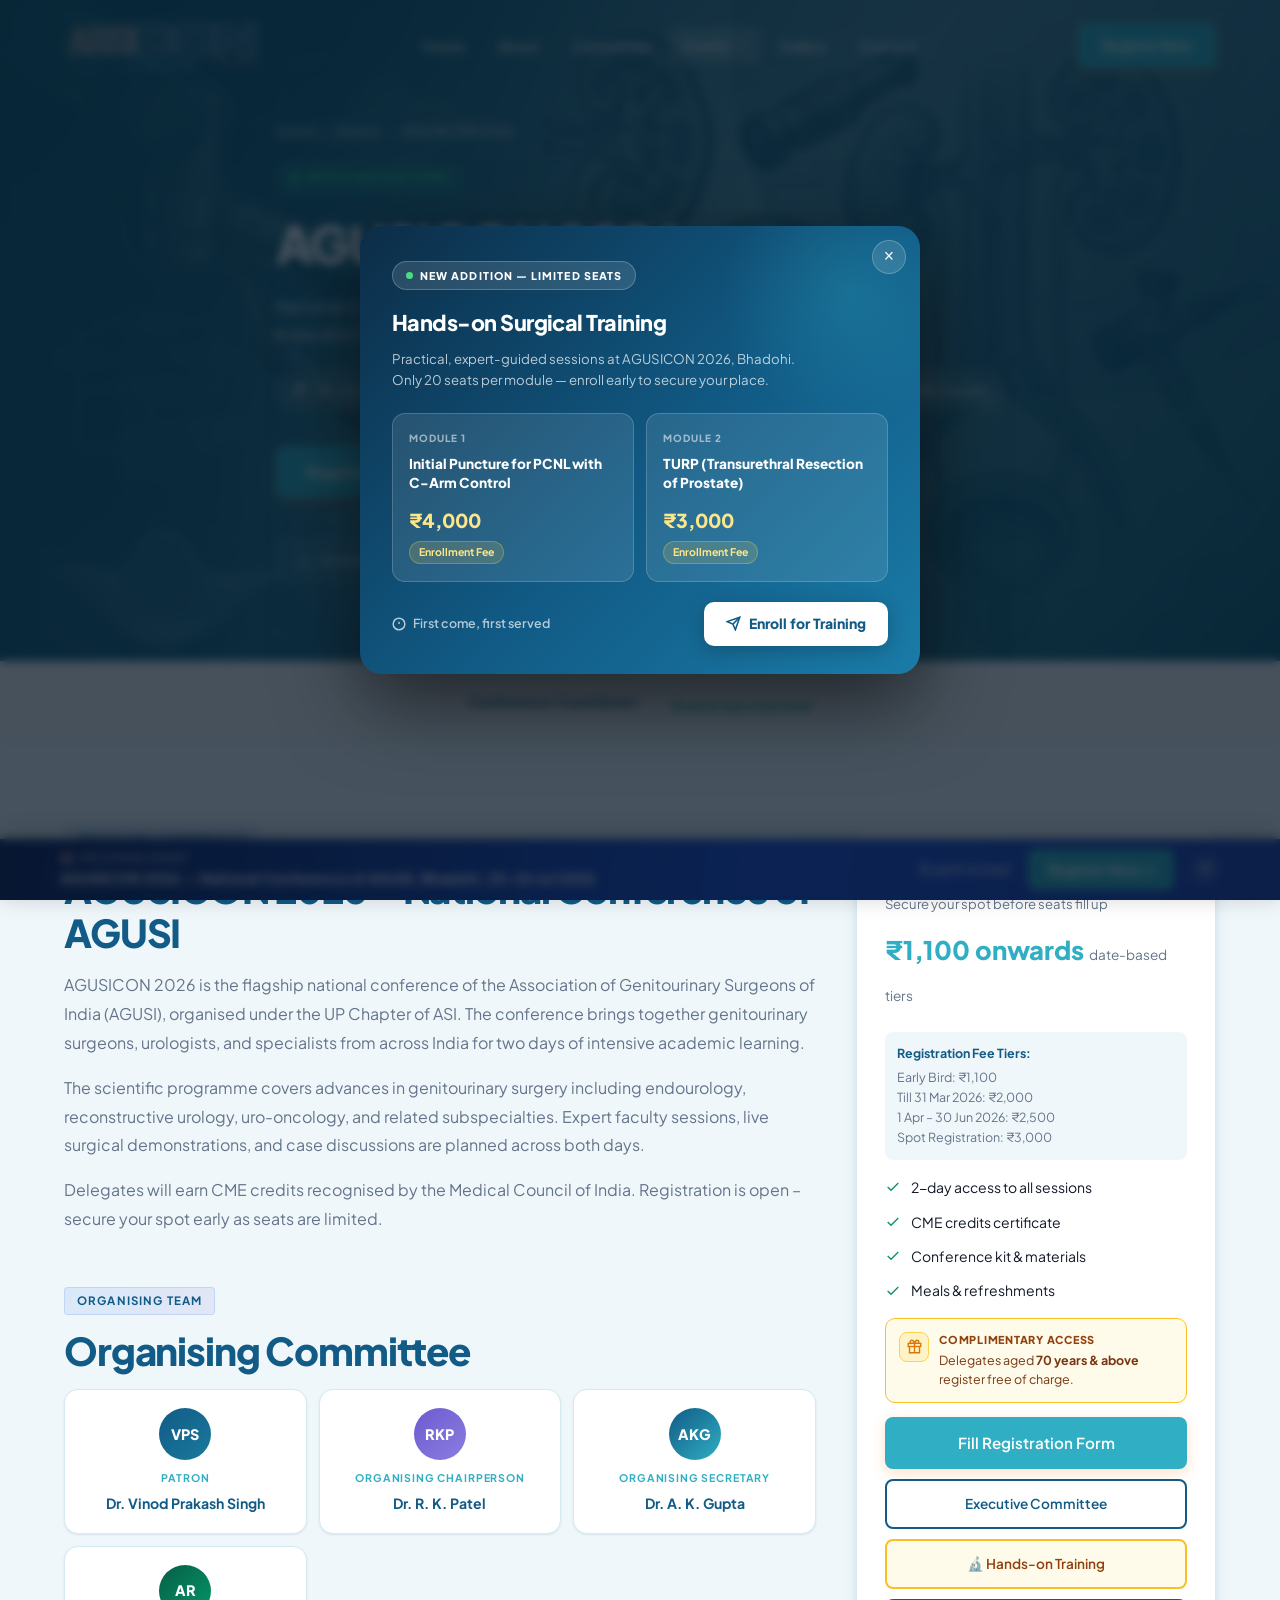
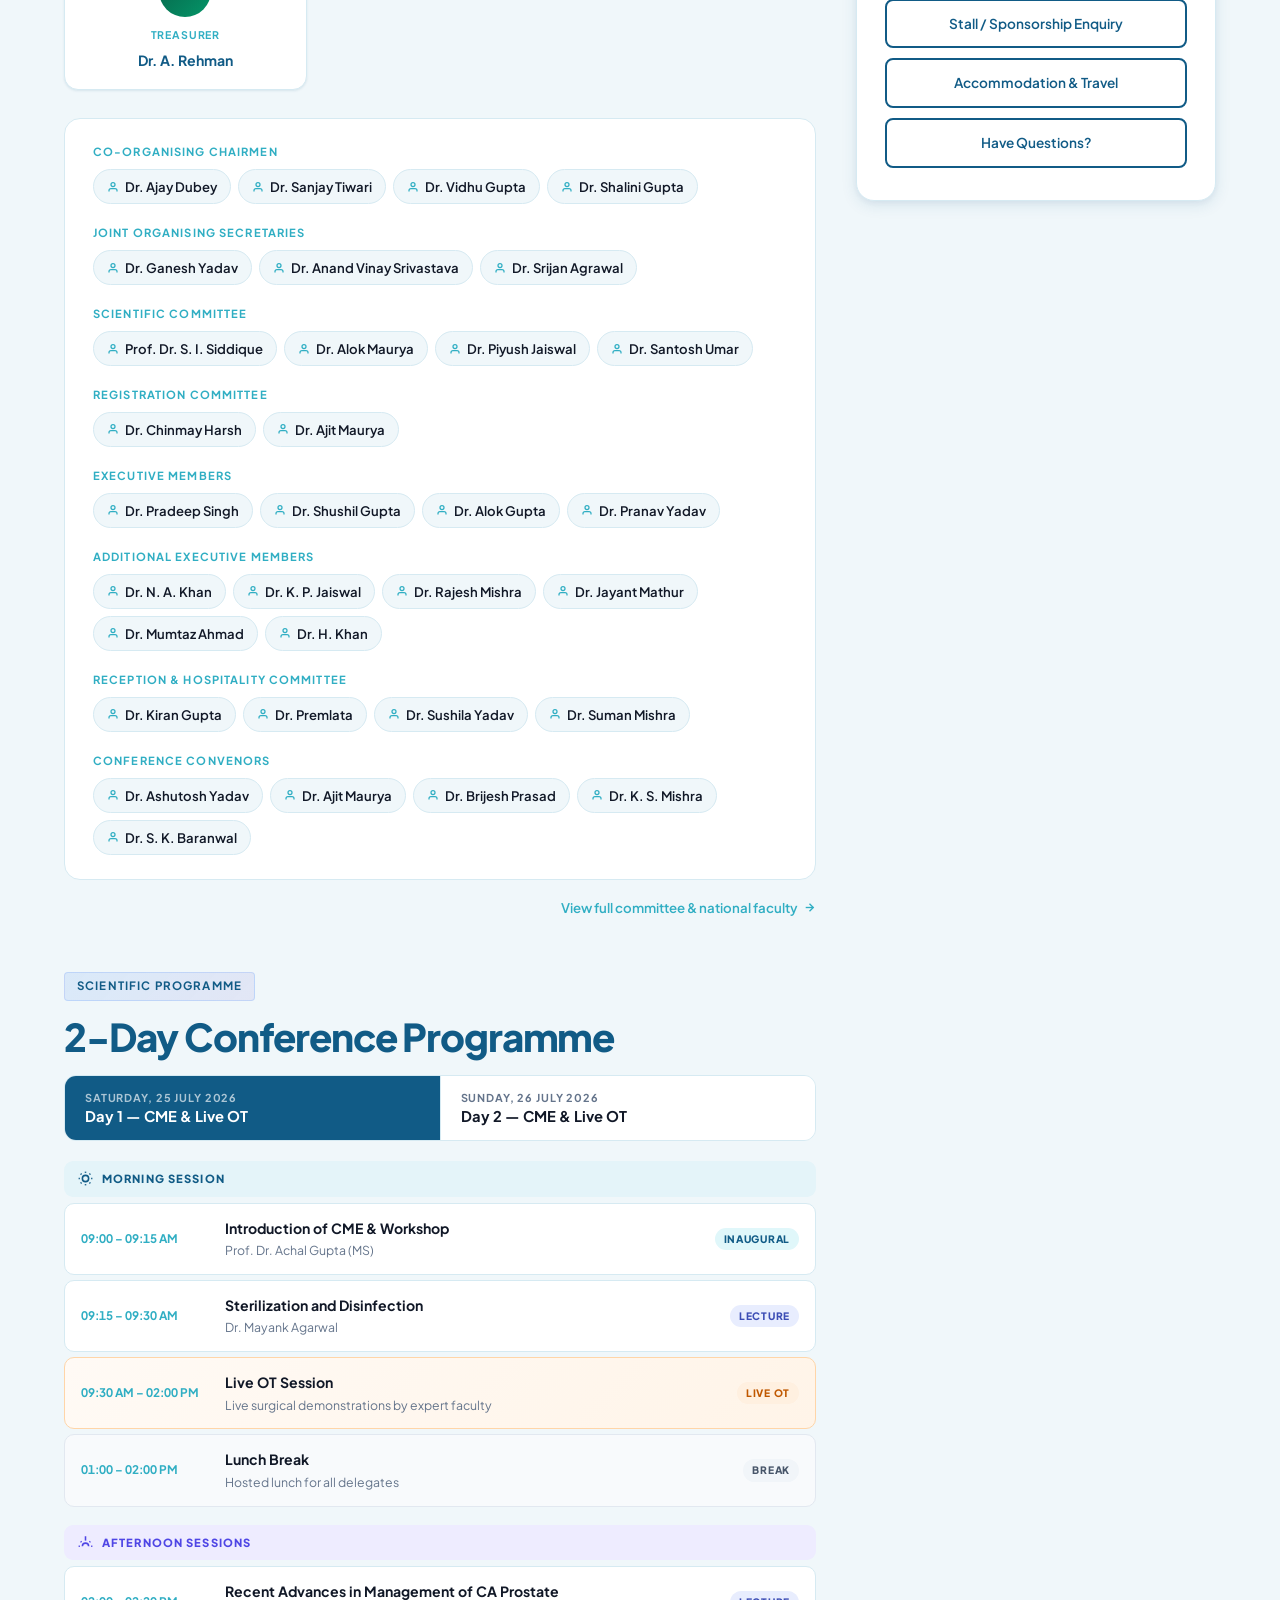
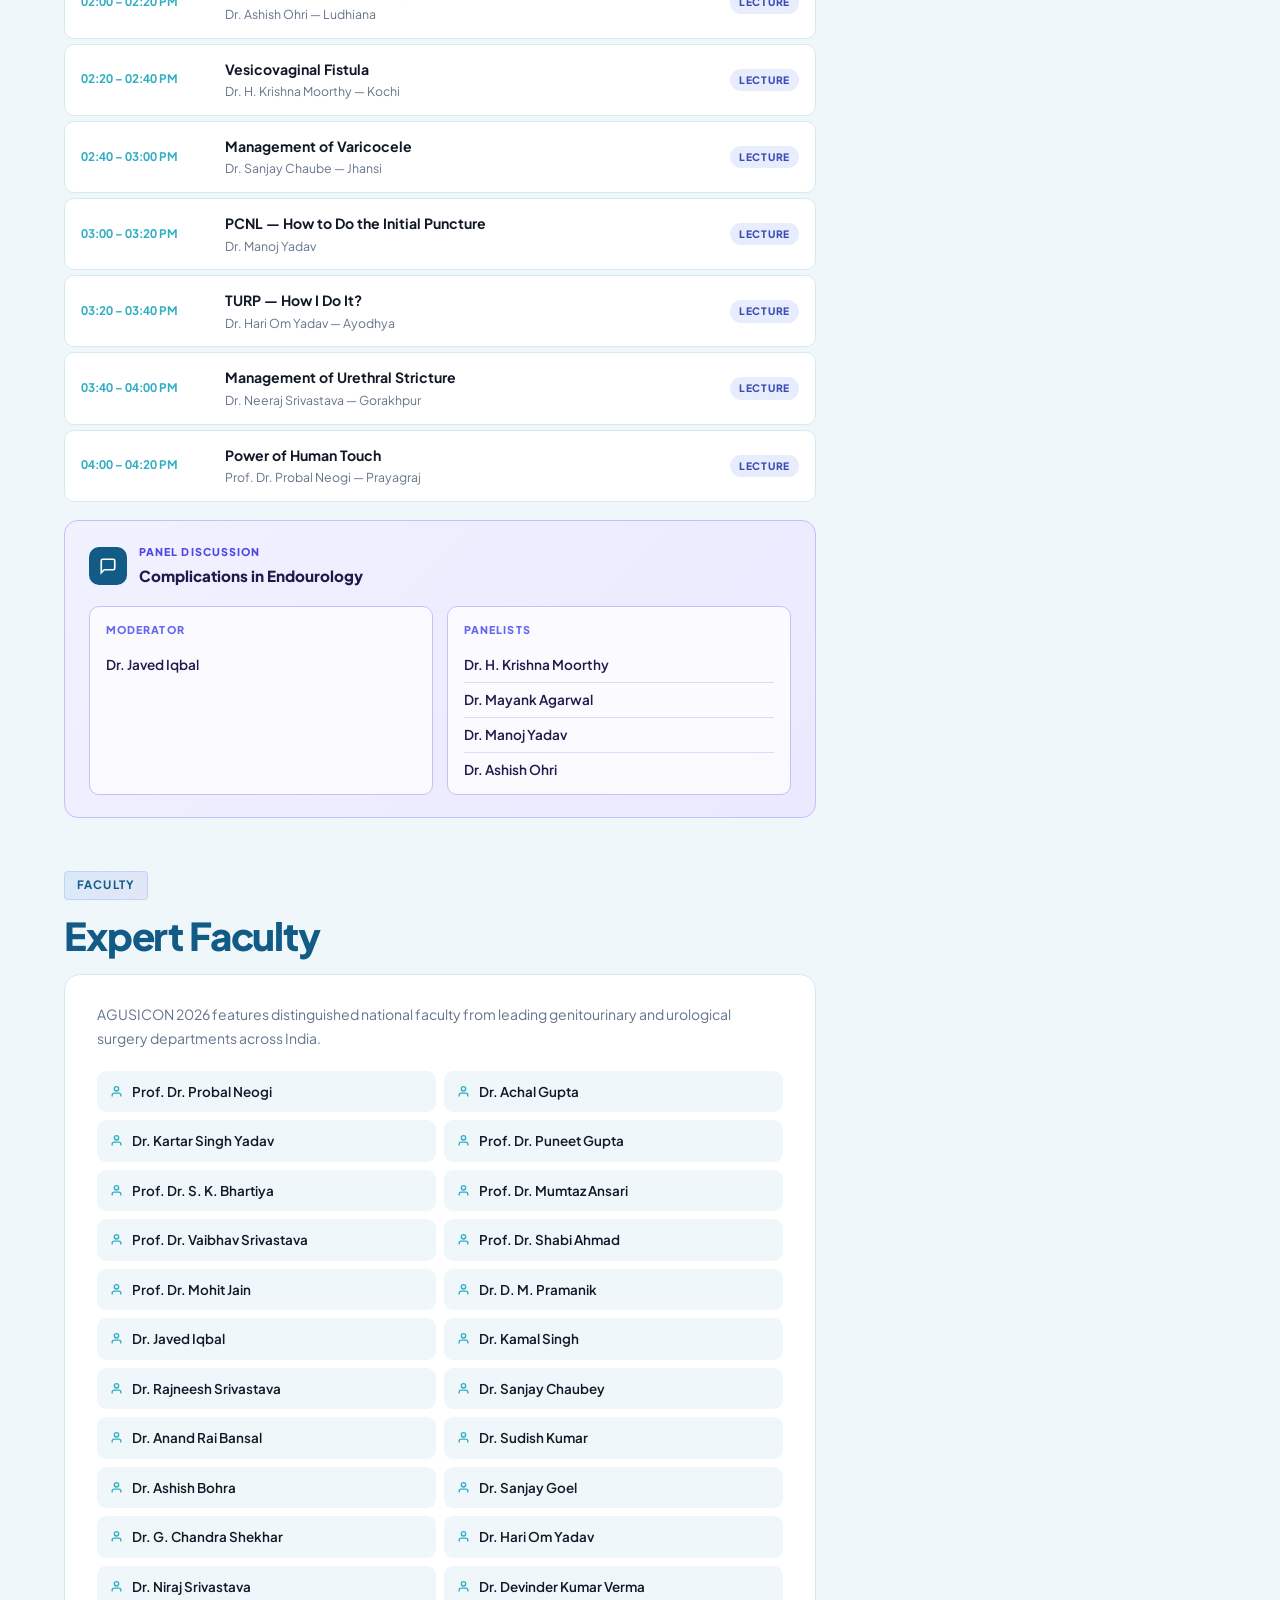
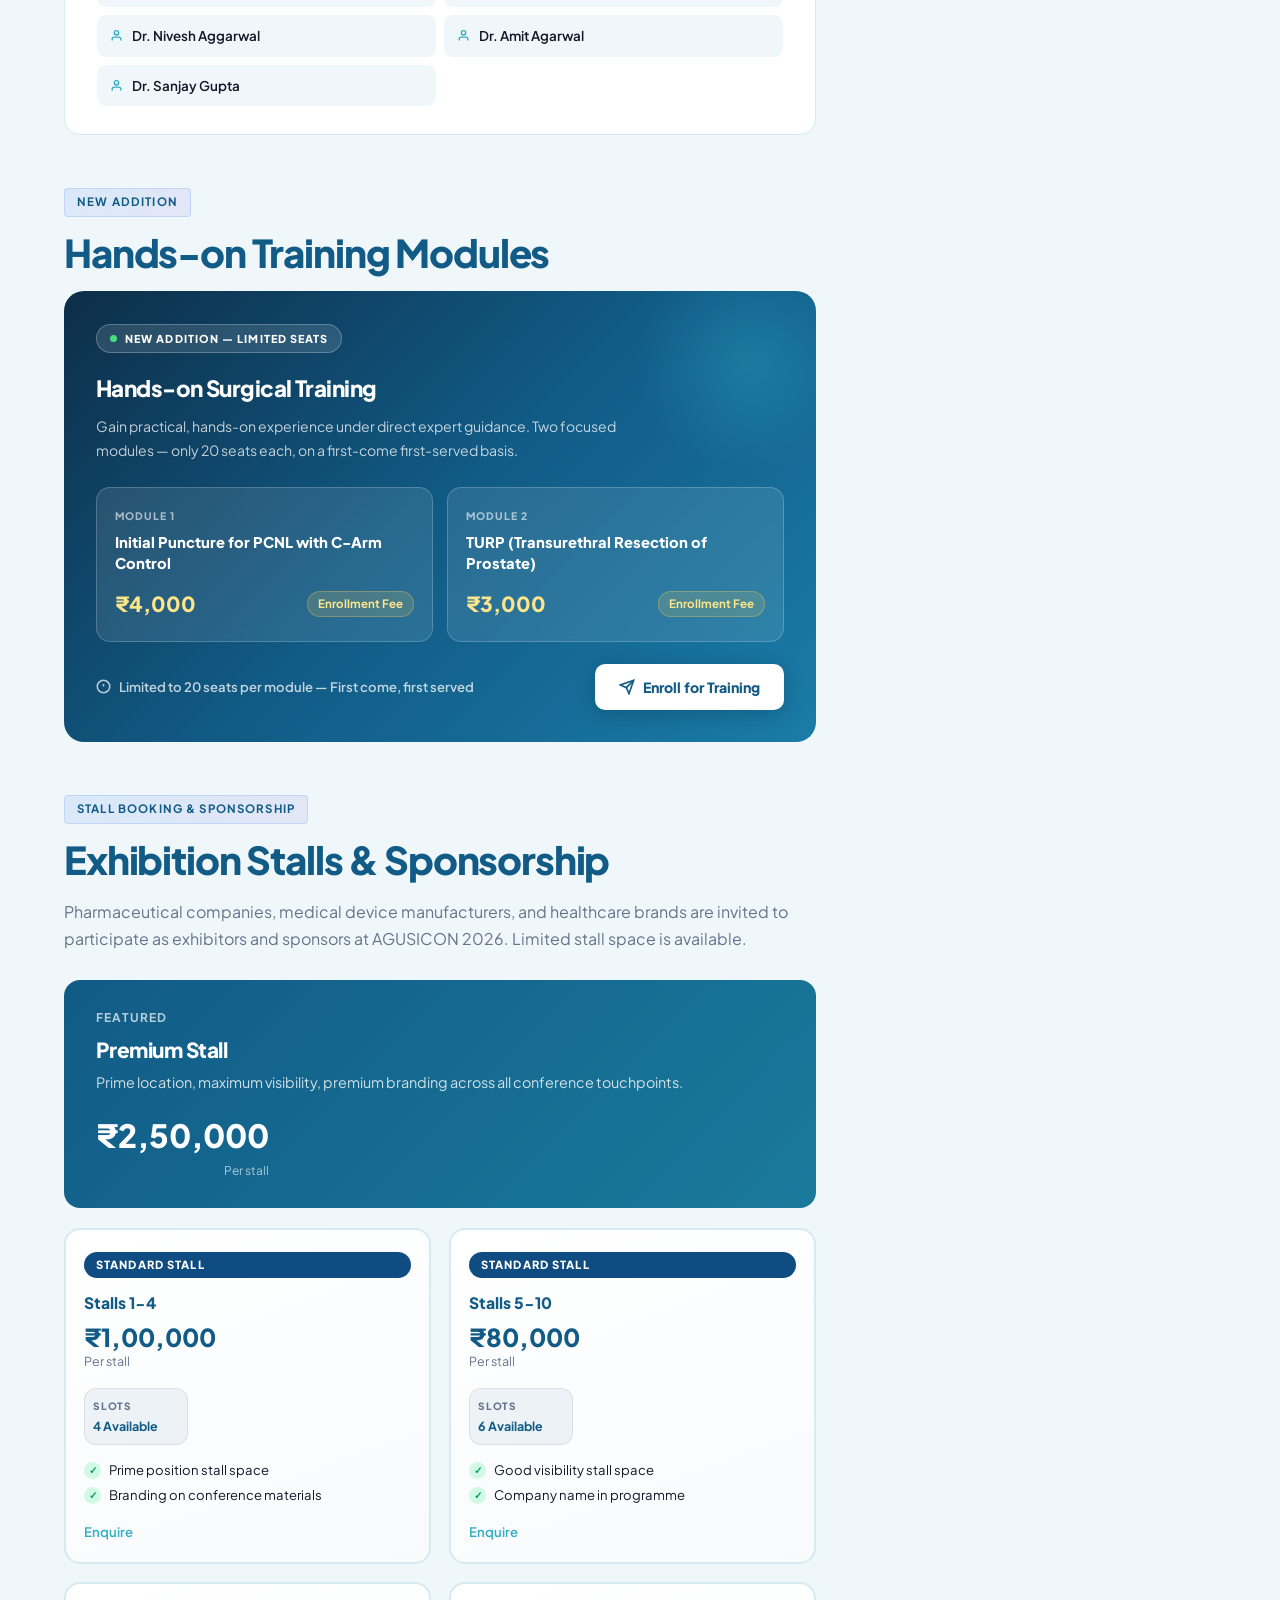
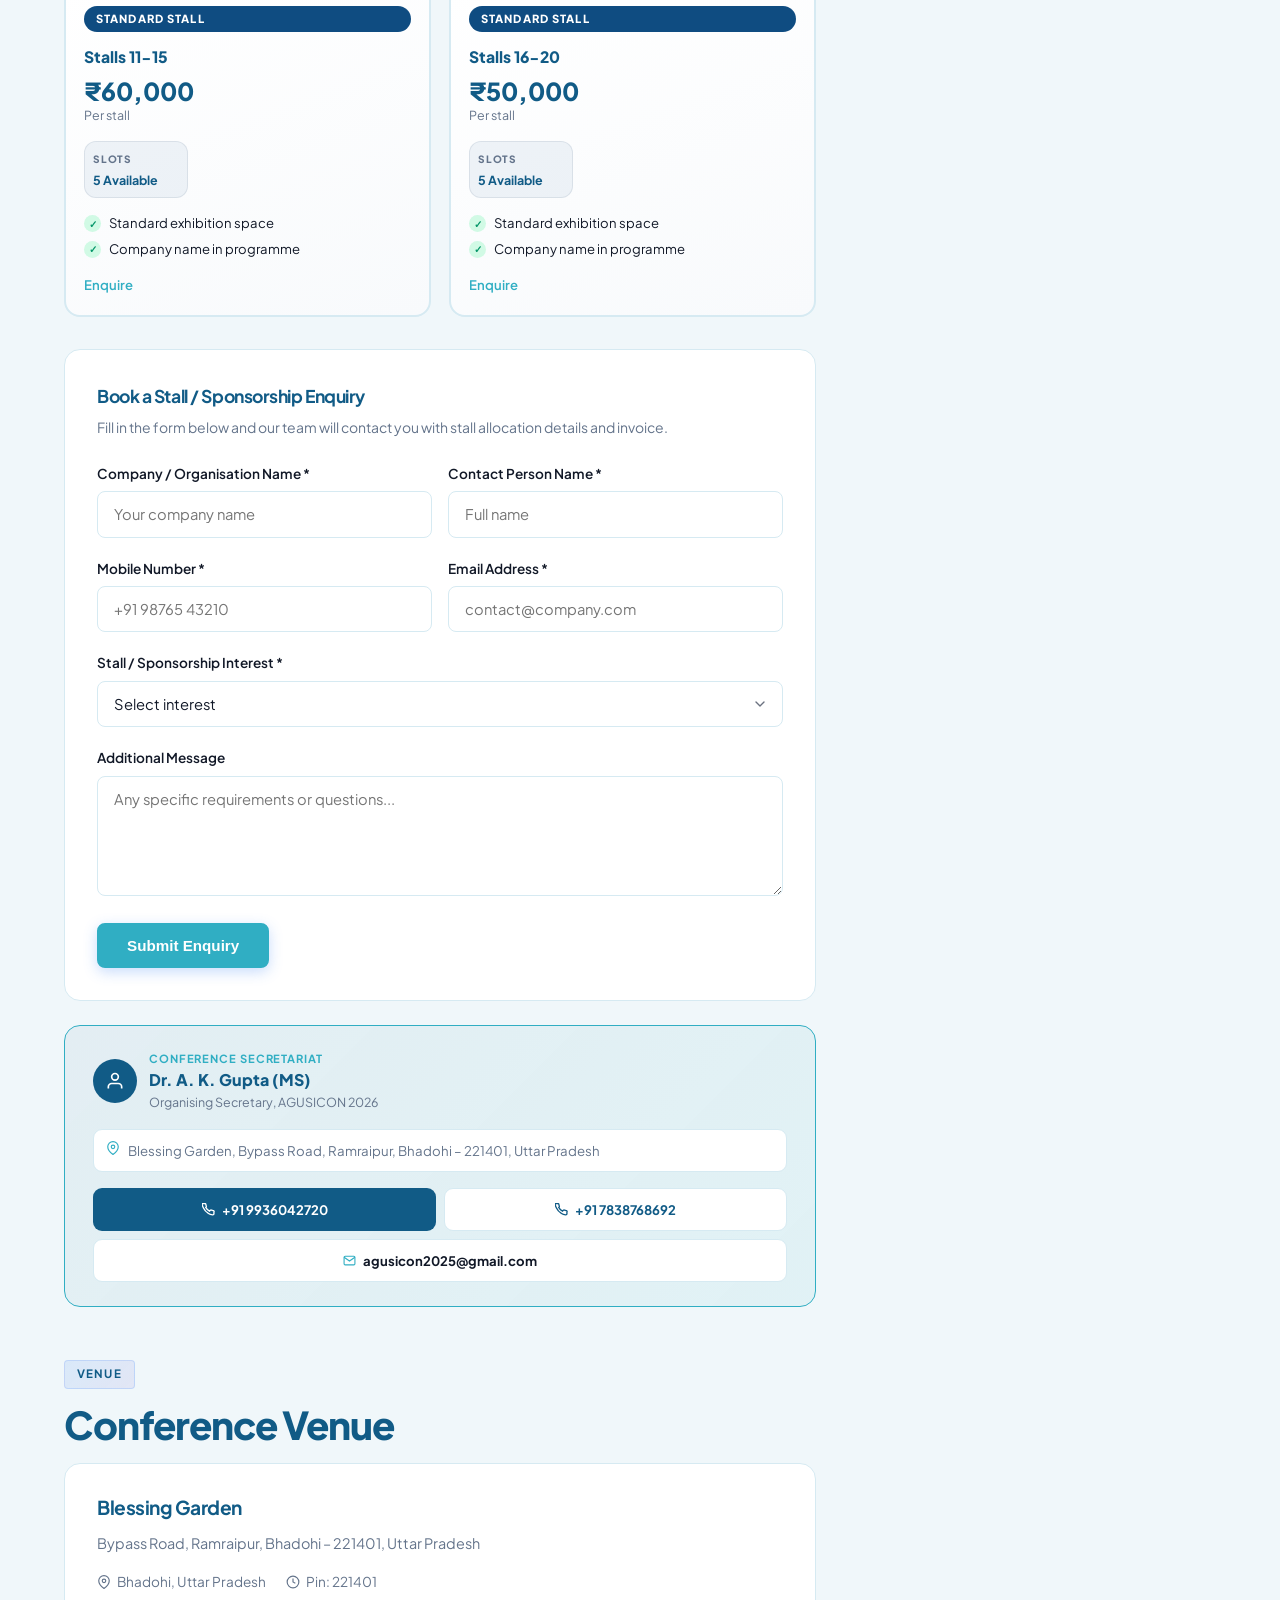
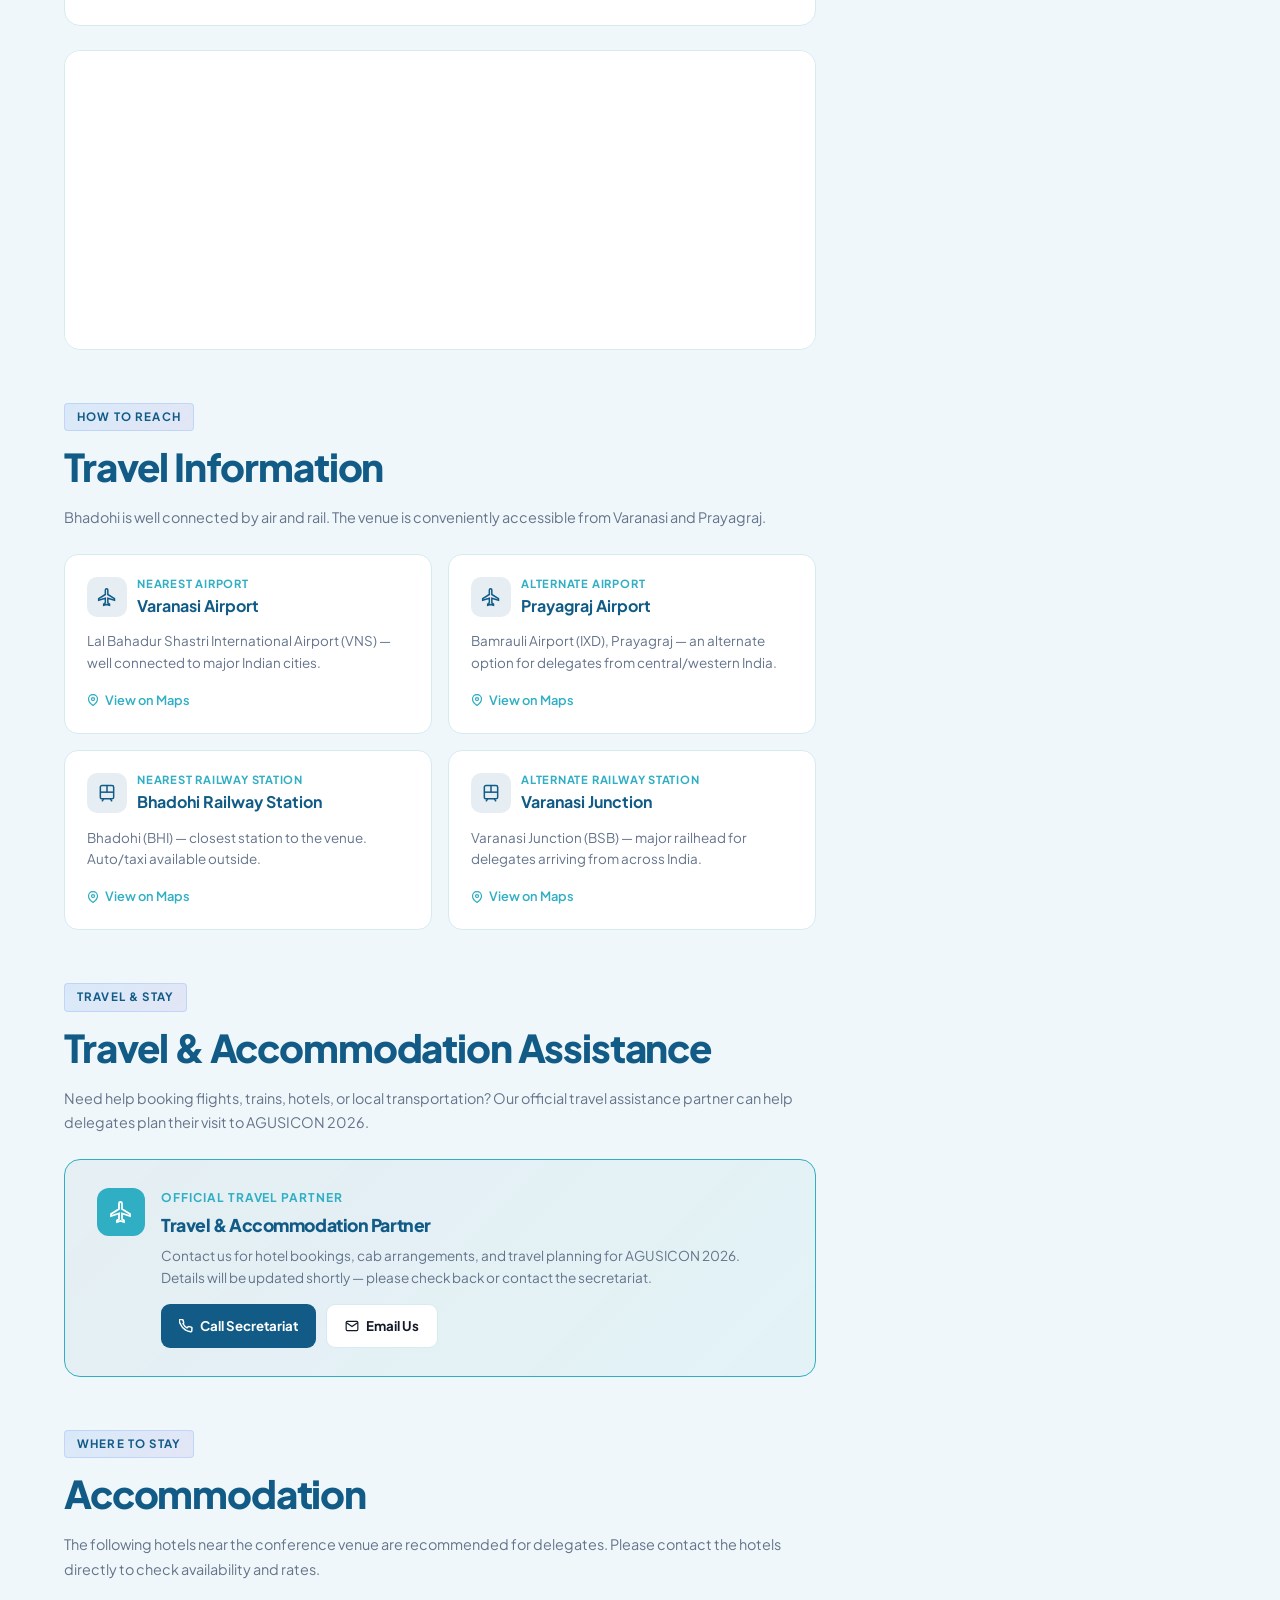
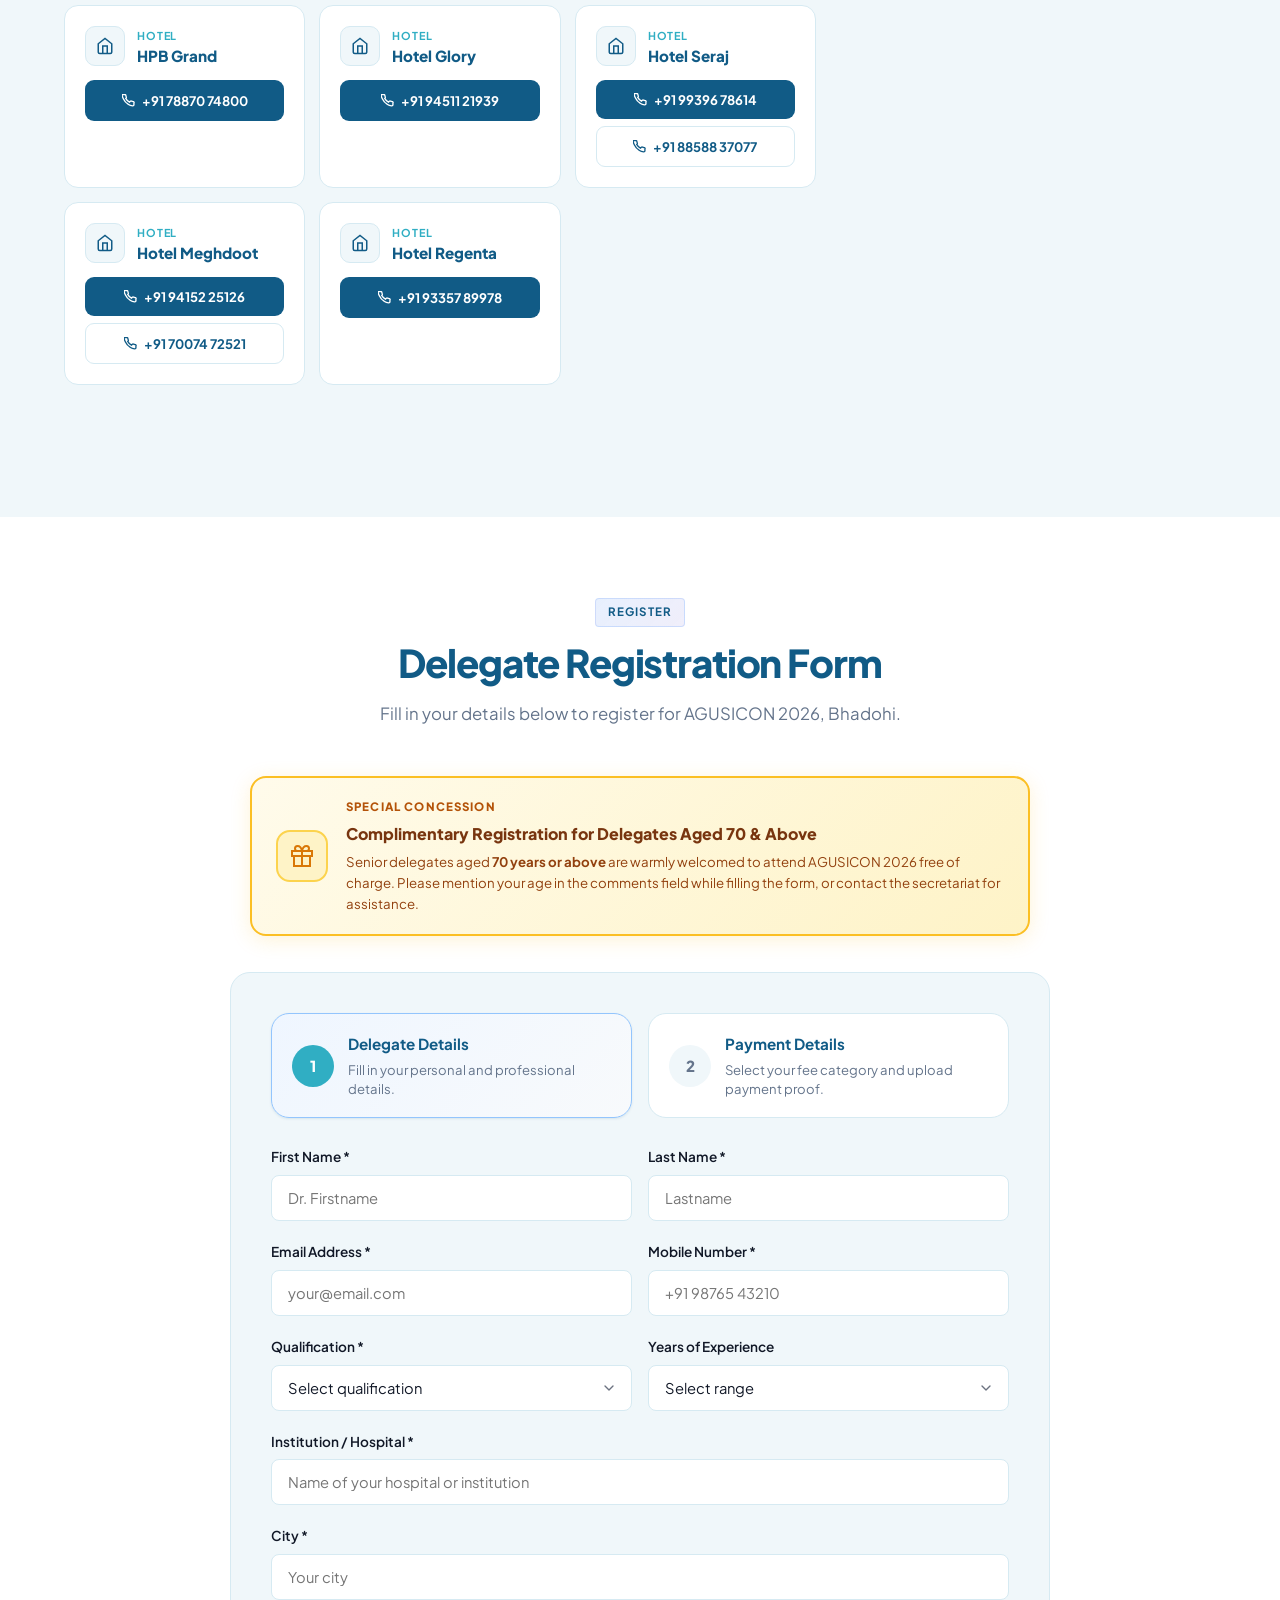
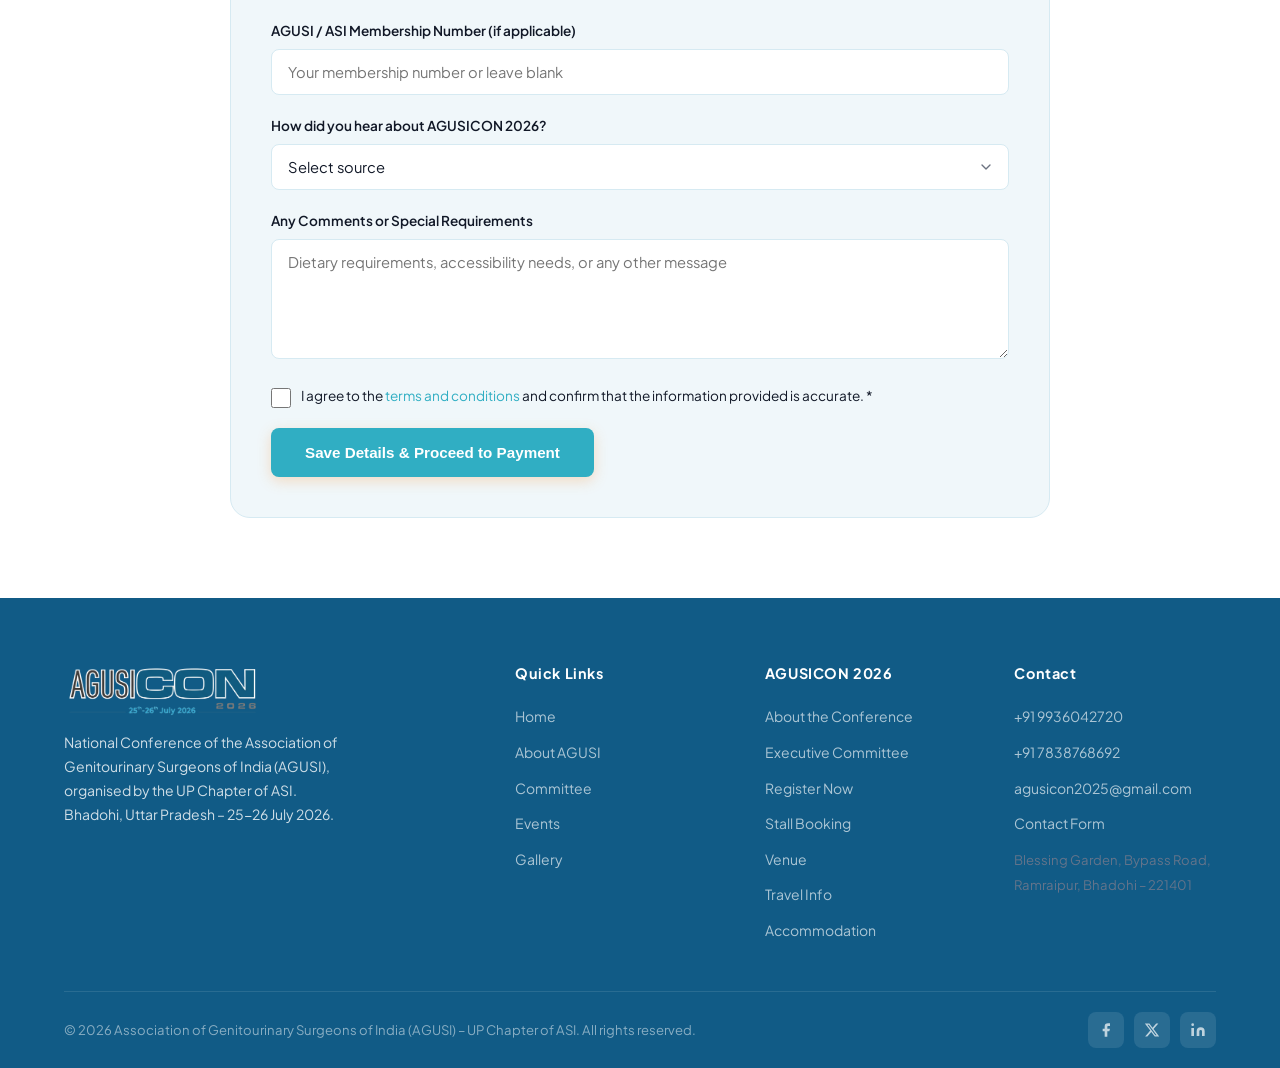
==== pages/events/agusicon-2026-bhadohi.html @ 1268b58c "Initial commit: AGUSICON 2026 website Full website for AGUSICON 2026 national urology conference, Bh" ====
﻿<!DOCTYPE html>
<html lang="en">
<head>
  <meta charset="UTF-8" />
  <meta name="viewport" content="width=device-width, initial-scale=1.0" />
  <title>AGUSICON 2026 – Bhadohi, UP | National Conference of AGUSI</title>
  <meta name="description" content="Register for AGUSICON 2026, the National Conference of the Association of Genitourinary Surgeons of India, 25-26 July 2026 at Blessing Garden, Bhadohi, Uttar Pradesh." />
  <link rel="preconnect" href="https://fonts.googleapis.com" />
  <link rel="preconnect" href="https://fonts.gstatic.com" crossorigin />
  <link href="https://fonts.googleapis.com/css2?family=Plus+Jakarta+Sans:ital,wght@0,300;0,400;0,500;0,600;0,700;0,800;1,400&display=swap" rel="stylesheet" />
  <link rel="stylesheet" href="../../css/style.css" />
  <style>
    /* ── Returning-delegate resume card ── */
    .reg-resume-card { background:#fffbeb;border:1.5px solid #fcd34d;border-radius:14px;padding:20px 22px 18px;margin-bottom:28px;box-shadow:0 2px 12px rgba(251,191,36,.13); }
    .reg-resume-card-top { display:flex;align-items:flex-start;gap:14px; }
    .reg-resume-card-icon { width:40px;height:40px;flex-shrink:0;background:#fef3c7;border:1.5px solid #fcd34d;border-radius:10px;display:flex;align-items:center;justify-content:center; }
    .reg-resume-card-body { flex:1;min-width:0; }
    .reg-resume-card-label { font-size:.7rem;font-weight:700;letter-spacing:.08em;text-transform:uppercase;color:#b45309;margin-bottom:4px; }
    .reg-resume-card-name { font-size:1rem;font-weight:800;color:#1c1917;margin-bottom:3px;white-space:nowrap;overflow:hidden;text-overflow:ellipsis; }
    .reg-resume-card-id { font-family:monospace;font-size:.82rem;color:#92400e;background:#fef3c7;border:1px solid #fde68a;padding:2px 8px;border-radius:5px;display:inline-block; }
    .reg-resume-card-dismiss { background:none;border:none;cursor:pointer;color:#d97706;font-size:1rem;padding:4px;border-radius:6px;line-height:1;flex-shrink:0;margin-top:-2px;transition:background .15s; }
    .reg-resume-card-dismiss:hover { background:#fde68a; }
    .reg-resume-card-divider { border:none;border-top:1px solid #fde68a;margin:14px 0 16px; }
    .reg-resume-card-footer { display:flex;align-items:center;justify-content:space-between;gap:12px;flex-wrap:wrap; }
    .reg-resume-card-hint { font-size:.8rem;color:#92400e;line-height:1.5;flex:1; }
    .btn-resume-continue { display:inline-flex;align-items:center;gap:7px;background:linear-gradient(135deg,#d97706,#f59e0b);color:#fff;border:none;border-radius:9px;padding:10px 22px;font-family:inherit;font-size:.88rem;font-weight:700;cursor:pointer;white-space:nowrap;box-shadow:0 2px 10px rgba(217,119,6,.30);transition:opacity .18s; }
    .btn-resume-continue:hover { opacity:.88; }
    /* Fee tier info badge */
    .fee-tier-info { background: #e0f7fa; border: 1px solid #b2ebf2; border-radius: 8px; padding: 10px 14px; margin-bottom: 16px; font-size: 0.85rem; color: #115B86; font-weight: 600; display: flex; align-items: center; gap: 8px; }
    .fee-tier-info svg { flex-shrink: 0; }

    /* ── Scientific Programme ── */
    .prog-tabs { display:flex;gap:0;border-radius:12px;overflow:hidden;border:1.5px solid var(--border);margin-bottom:20px; }
    .prog-tab { flex:1;background:var(--white);border:none;cursor:pointer;padding:15px 20px;text-align:left;font-family:inherit;transition:background .2s,color .2s;border-right:1.5px solid var(--border); }
    .prog-tab:last-child { border-right:none; }
    .prog-tab.active { background:var(--primary); }
    .prog-tab-date { display:block;font-size:.68rem;font-weight:700;letter-spacing:.08em;text-transform:uppercase;color:var(--text-muted);margin-bottom:3px; }
    .prog-tab.active .prog-tab-date { color:rgba(255,255,255,.65); }
    .prog-tab-label { display:block;font-size:.92rem;font-weight:700;color:var(--text); }
    .prog-tab.active .prog-tab-label { color:#fff; }
    .prog-day { display:none; }
    .prog-day.active { display:block; }
    .prog-block { margin-bottom:18px; }
    .prog-block-header { display:flex;align-items:center;gap:9px;padding:9px 14px;border-radius:9px;margin-bottom:6px; }
    .prog-block-header--morning { background:#e4f4f9; }
    .prog-block-header--afternoon { background:#eeecff; }
    .prog-block-title { font-size:.7rem;font-weight:800;letter-spacing:.1em;text-transform:uppercase;color:#115B86; }
    .prog-block-title--afternoon { color:#4f46e5; }
    .prog-session { display:grid;grid-template-columns:130px 1fr auto;align-items:center;gap:14px;padding:13px 16px;background:var(--white);border:1px solid var(--border);border-radius:10px;margin-bottom:5px;transition:box-shadow .18s; }
    .prog-session:hover { box-shadow:0 4px 18px rgba(17,91,134,.09); }
    .prog-time { font-size:.74rem;font-weight:700;color:var(--secondary);font-variant-numeric:tabular-nums;line-height:1.4; }
    .prog-content-title { font-size:.88rem;font-weight:700;color:var(--text);margin-bottom:2px; }
    .prog-content-speaker { font-size:.77rem;color:var(--text-muted); }
    .prog-type-badge { font-size:.64rem;font-weight:800;letter-spacing:.07em;text-transform:uppercase;padding:3px 9px;border-radius:20px;white-space:nowrap;flex-shrink:0; }
    .prog-type-badge--inaugural { background:#e0f7fa;color:#115B86; }
    .prog-type-badge--lecture { background:#e8edfe;color:#3c4db5; }
    .prog-type-badge--live-ot { background:#fff0e0;color:#c05800; }
    .prog-type-badge--break { background:#f1f5f9;color:#475569; }
    .prog-session--live-ot { background:linear-gradient(135deg,#fffaf5,#fff4e8);border-color:#ffd5a8; }
    .prog-session--break { background:#f8fafc;border-color:#e2e8f0; }
    .prog-panel { background:linear-gradient(135deg,#f2f1ff,#eae9ff);border:1.5px solid #c4c0f8;border-radius:14px;padding:22px 24px;margin-top:16px; }
    .prog-panel-header { display:flex;align-items:center;gap:12px;margin-bottom:18px; }
    .prog-panel-icon { width:38px;height:38px;background:var(--primary);border-radius:10px;display:flex;align-items:center;justify-content:center;flex-shrink:0; }
    .prog-panel-label { font-size:.67rem;font-weight:800;letter-spacing:.1em;text-transform:uppercase;color:#4f46e5;margin-bottom:4px; }
    .prog-panel-topic { font-size:.95rem;font-weight:800;color:#1e1b4b; }
    .prog-panel-body { display:grid;grid-template-columns:1fr 1fr;gap:14px; }
    .prog-panel-moderator, .prog-panel-panelists { background:rgba(255,255,255,.75);border:1px solid #c4c0f8;border-radius:10px;padding:14px 16px; }
    .prog-panel-block-label { font-size:.67rem;font-weight:800;letter-spacing:.1em;text-transform:uppercase;color:#6366f1;margin-bottom:10px; }
    .prog-panel-name { font-size:.85rem;font-weight:600;color:#1e1b4b;padding:6px 0;border-bottom:1px solid #ddd9fd; }
    .prog-panel-name:last-child { border-bottom:none;padding-bottom:0; }
    @media (max-width:640px) {
      .prog-session { grid-template-columns:88px 1fr; }
      .prog-type-badge { display:none; }
      .prog-panel-body { grid-template-columns:1fr; }
      .prog-tabs { flex-direction:column; }
      .prog-tab { border-right:none;border-bottom:1.5px solid var(--border); }
      .prog-tab:last-child { border-bottom:none; }
    }
  </style>
</head>
<body>

<!-- NAVBAR -->
<nav id="navbar">
  <div class="container">
    <div class="nav-inner">
      <a href="../../index.html" class="nav-logo">
        <div class="">
          <img class="nav-img" src="../../images/logo.png" alt="AGUSICON 2026" />
        </div>
      </a>
      <ul class="nav-menu">
        <li><a href="../../index.html">Home</a></li>
        <li><a href="../about.html">About</a></li>
        <li><a href="../committee.html">Committee</a></li>
        <li class="has-dropdown">
          <a href="../events.html" class="active">
            Events
            <svg class="dropdown-arrow" width="13" height="13" viewBox="0 0 24 24" fill="none" stroke="currentColor" stroke-width="2.5"><polyline points="6 9 12 15 18 9"/></svg>
          </a>
          <div class="nav-dropdown">
            <span class="dropdown-section-label">Upcoming</span>
            <a href="agusicon-2026-bhadohi.html" class="dropdown-item">
              <div class="di-year upcoming">2026</div>
              <div><div class="di-title">AGUSICON 2026</div><div class="di-sub">Bhadohi &middot; 25-26 July 2026</div></div>
            </a>
          </div>
        </li>
        <li><a href="../gallery.html">Gallery</a></li>
        <li><a href="../contact.html">Contact</a></li>
      </ul>
      <div class="nav-cta">
        <a href="#registration" class="btn btn-Theme2026">Register Now</a>
      </div>
      <button class="nav-toggle" aria-label="Open menu">
        <span></span><span></span><span></span>
      </button>
    </div>
  </div>
</nav>

<nav class="nav-mobile">
  <button class="nav-mobile-close">&times;</button>
  <a href="../../index.html">Home</a>
  <a href="../about.html">About</a>
  <a href="../committee.html">Committee</a>
  <button class="nav-events-toggle" id="mobileEventsToggle">
    Events
    <svg width="18" height="18" viewBox="0 0 24 24" fill="none" stroke="currentColor" stroke-width="2"><polyline points="6 9 12 15 18 9"/></svg>
  </button>
  <div class="nav-mobile-submenu" id="mobileEventsMenu">
    <a href="../events.html">All Events</a>
    <a href="agusicon-2026-bhadohi.html">AGUSICON 2026 – Bhadohi</a>
  </div>
  <a href="../gallery.html">Gallery</a>
  <a href="../contact.html">Contact</a>
  <a href="#registration" style="color:#30AEC3;margin-top:12px;font-size:1rem">Register Now →</a>
</nav>

<!-- EVENT HERO -->
<section class="event-hero2026">
  <div class="container">
    <div class="event-hero-content">
      <div class="breadcrumb" style="justify-content:flex-start;margin-bottom:20px">
        <a href="../../index.html">Home</a><span>/</span>
        <a href="../events.html">Events</a><span>/</span>
        <span style="color:rgba(255,255,255,.9)">AGUSICON 2026</span>
      </div>

      <div class="event-tag">
        <span class="pulse"></span>
        Registration Open
      </div>

      <h1>AGUSICON 2026</h1>
      <p style="font-size:1.05rem;color:rgba(255,255,255,.85);margin-bottom:20px;max-width:560px;line-height:1.7">
        National Conference of the Association of Genitourinary Surgeons of India (AGUSI) &ndash; Organised by UP Chapter of ASI
      </p>

      <div class="event-info-pills">
        <div class="info-pill">
          <svg width="15" height="15" fill="none" stroke="currentColor" stroke-width="2" viewBox="0 0 24 24"><rect x="3" y="4" width="18" height="18" rx="2"/><line x1="16" y1="2" x2="16" y2="6"/><line x1="8" y1="2" x2="8" y2="6"/><line x1="3" y1="10" x2="21" y2="10"/></svg>
          25-26 July 2026
        </div>
        <div class="info-pill">
          <svg width="15" height="15" fill="none" stroke="currentColor" stroke-width="2" viewBox="0 0 24 24"><path d="M21 10c0 7-9 13-9 13s-9-6-9-13a9 9 0 0118 0z"/><circle cx="12" cy="10" r="3"/></svg>
          Bhadohi, Uttar Pradesh
        </div>
        <div class="info-pill">
          <svg width="15" height="15" fill="none" stroke="currentColor" stroke-width="2" viewBox="0 0 24 24"><circle cx="12" cy="12" r="10"/><polyline points="12 6 12 12 16 14"/></svg>
          2-Day Conference
        </div>
        <div class="info-pill">
          <svg width="15" height="15" fill="none" stroke="currentColor" stroke-width="2" viewBox="0 0 24 24"><path d="M17 21v-2a4 4 0 00-4-4H5a4 4 0 00-4 4v2"/><circle cx="9" cy="7" r="4"/></svg>
          CME Credits
        </div>
      </div>

      <div style="display:flex;gap:14px;flex-wrap:wrap">
        <a href="#registration" class="btn btn-Theme2026">Register Now</a>
        <a href="#programme" class="btn btn-outline">View Programme</a>
        <a href="#sponsorship" class="btn btn-outline">Stall Booking</a>
      </div>

      <div class="brochure-strip">
        <a href="#" class="btn-brochure btn-coming" download>
          <svg width="15" height="15" viewBox="0 0 24 24" fill="none" stroke="currentColor" stroke-width="2"><path d="M21 15v4a2 2 0 01-2 2H5a2 2 0 01-2-2v-4"/><polyline points="7 10 12 15 17 10"/><line x1="12" y1="15" x2="12" y2="3"/></svg>
          Download Brochure
        </a>
        <a href="#" class="btn-brochure btn-coming" download>
          <svg width="15" height="15" viewBox="0 0 24 24" fill="none" stroke="currentColor" stroke-width="2"><path d="M21 15v4a2 2 0 01-2 2H5a2 2 0 01-2-2v-4"/><polyline points="7 10 12 15 17 10"/><line x1="12" y1="15" x2="12" y2="3"/></svg>
          Scientific Programme PDF
        </a>
      </div>
    </div>
  </div>
</section>

<!-- COUNTDOWN -->
<div style="background:rgba(17,91,134,.06);border-bottom:1px solid var(--border);padding:24px 0">
  <div class="container">
    <div style="display:flex;align-items:center;gap:32px;flex-wrap:wrap;justify-content:center">
      <span style="font-size:.9rem;font-weight:600;color:var(--primary)">Conference Countdown:</span>
      <div id="countdown" class="countdown">
        <div class="countdown-box" style="background:var(--primary)">
          <span class="num" id="cd-days" style="color:#fff">--</span>
          <span class="lbl" style="color:rgba(255,255,255,.7)">Days</span>
        </div>
        <div class="countdown-box" style="background:var(--primary)">
          <span class="num" id="cd-hours" style="color:#fff">--</span>
          <span class="lbl" style="color:rgba(255,255,255,.7)">Hours</span>
        </div>
        <div class="countdown-box" style="background:var(--primary)">
          <span class="num" id="cd-mins" style="color:#fff">--</span>
          <span class="lbl" style="color:rgba(255,255,255,.7)">Mins</span>
        </div>
        <div class="countdown-box" style="background:var(--primary)">
          <span class="num" id="cd-secs" style="color:#fff">--</span>
          <span class="lbl" style="color:rgba(255,255,255,.7)">Secs</span>
        </div>
      </div>
    </div>
  </div>
</div>

<!-- MAIN CONTENT -->
<section style="background:var(--bg-light);padding:80px 0" id="about-event">
  <div class="container">
    <div class="event-detail-layout">

      <!-- LEFT: Main Content -->
      <div>

        <!-- About Section -->
        <div style="margin-bottom:52px">
          <div class="section-badge">About the Conference</div>
          <h2 class="section-title">AGUSICON 2026 – National Conference of AGUSI</h2>
          <p style="color:var(--text-muted);line-height:1.8;margin-bottom:16px">
            AGUSICON 2026 is the flagship national conference of the Association of Genitourinary Surgeons of India (AGUSI), organised under the UP Chapter of ASI. The conference brings together genitourinary surgeons, urologists, and specialists from across India for two days of intensive academic learning.
          </p>
          <p style="color:var(--text-muted);line-height:1.8;margin-bottom:16px">
            The scientific programme covers advances in genitourinary surgery including endourology, reconstructive urology, uro-oncology, and related subspecialties. Expert faculty sessions, live surgical demonstrations, and case discussions are planned across both days.
          </p>
          <p style="color:var(--text-muted);line-height:1.8">
            Delegates will earn CME credits recognised by the Medical Council of India. Registration is open – secure your spot early as seats are limited.
          </p>
        </div>

        <!-- Organising Team -->
        <div id="committee" style="margin-bottom:52px">
          <div class="section-badge">Organising Team</div>
          <h2 class="section-title">Organising Committee</h2>

          <!-- Key roles: 4 feature cards -->
          <div style="display:grid;grid-template-columns:repeat(auto-fill,minmax(190px,1fr));gap:12px;margin-bottom:28px">
            <div style="background:var(--white);border:1px solid var(--border);border-radius:14px;padding:18px 16px;text-align:center;box-shadow:var(--shadow-sm)">
              <div style="width:52px;height:52px;border-radius:50%;background:linear-gradient(135deg,var(--primary),#1a7a9c);display:flex;align-items:center;justify-content:center;margin:0 auto 10px;font-size:.9rem;font-weight:800;color:#fff">VPS</div>
              <div style="font-size:.66rem;font-weight:700;text-transform:uppercase;letter-spacing:.08em;color:var(--secondary);margin-bottom:5px">Patron</div>
              <div style="font-size:.88rem;font-weight:700;color:var(--primary)">Dr. Vinod Prakash Singh</div>
            </div>
            <div style="background:var(--white);border:1px solid var(--border);border-radius:14px;padding:18px 16px;text-align:center;box-shadow:var(--shadow-sm)">
              <div style="width:52px;height:52px;border-radius:50%;background:linear-gradient(135deg,#6d5bd0,#8b7de0);display:flex;align-items:center;justify-content:center;margin:0 auto 10px;font-size:.9rem;font-weight:800;color:#fff">RKP</div>
              <div style="font-size:.66rem;font-weight:700;text-transform:uppercase;letter-spacing:.08em;color:var(--secondary);margin-bottom:5px">Organising Chairperson</div>
              <div style="font-size:.88rem;font-weight:700;color:var(--primary)">Dr. R. K. Patel</div>
            </div>
            <div style="background:var(--white);border:1px solid var(--border);border-radius:14px;padding:18px 16px;text-align:center;box-shadow:var(--shadow-sm)">
              <div style="width:52px;height:52px;border-radius:50%;background:linear-gradient(135deg,#115B86,var(--secondary));display:flex;align-items:center;justify-content:center;margin:0 auto 10px;font-size:.9rem;font-weight:800;color:#fff">AKG</div>
              <div style="font-size:.66rem;font-weight:700;text-transform:uppercase;letter-spacing:.08em;color:var(--secondary);margin-bottom:5px">Organising Secretary</div>
              <div style="font-size:.88rem;font-weight:700;color:var(--primary)">Dr. A. K. Gupta</div>
            </div>
            <div style="background:var(--white);border:1px solid var(--border);border-radius:14px;padding:18px 16px;text-align:center;box-shadow:var(--shadow-sm)">
              <div style="width:52px;height:52px;border-radius:50%;background:linear-gradient(135deg,#065f46,#059669);display:flex;align-items:center;justify-content:center;margin:0 auto 10px;font-size:.9rem;font-weight:800;color:#fff">AR</div>
              <div style="font-size:.66rem;font-weight:700;text-transform:uppercase;letter-spacing:.08em;color:var(--secondary);margin-bottom:5px">Treasurer</div>
              <div style="font-size:.88rem;font-weight:700;color:var(--primary)">Dr. A. Rehman</div>
            </div>
          </div>

          <!-- Sub-committees as labeled chip groups -->
          <div style="background:var(--white);border:1px solid var(--border);border-radius:16px;padding:24px 28px;display:flex;flex-direction:column;gap:20px">

            <!-- Co-Organising Chairmen -->
            <div>
              <div style="font-size:.7rem;font-weight:700;text-transform:uppercase;letter-spacing:.1em;color:var(--secondary);margin-bottom:8px">Co-Organising Chairmen</div>
              <div style="display:flex;flex-wrap:wrap;gap:7px">
                <span style="display:inline-flex;align-items:center;gap:6px;padding:6px 13px;background:var(--bg-light);border:1px solid var(--border);border-radius:30px;font-size:.82rem;font-weight:600;color:var(--text)"><svg width="12" height="12" fill="none" stroke="var(--secondary)" stroke-width="2.5" viewBox="0 0 24 24"><path d="M20 21v-2a4 4 0 00-4-4H8a4 4 0 00-4 4v2"/><circle cx="12" cy="7" r="4"/></svg>Dr. Ajay Dubey</span>
                <span style="display:inline-flex;align-items:center;gap:6px;padding:6px 13px;background:var(--bg-light);border:1px solid var(--border);border-radius:30px;font-size:.82rem;font-weight:600;color:var(--text)"><svg width="12" height="12" fill="none" stroke="var(--secondary)" stroke-width="2.5" viewBox="0 0 24 24"><path d="M20 21v-2a4 4 0 00-4-4H8a4 4 0 00-4 4v2"/><circle cx="12" cy="7" r="4"/></svg>Dr. Sanjay Tiwari</span>
                <span style="display:inline-flex;align-items:center;gap:6px;padding:6px 13px;background:var(--bg-light);border:1px solid var(--border);border-radius:30px;font-size:.82rem;font-weight:600;color:var(--text)"><svg width="12" height="12" fill="none" stroke="var(--secondary)" stroke-width="2.5" viewBox="0 0 24 24"><path d="M20 21v-2a4 4 0 00-4-4H8a4 4 0 00-4 4v2"/><circle cx="12" cy="7" r="4"/></svg>Dr. Vidhu Gupta</span>
                <span style="display:inline-flex;align-items:center;gap:6px;padding:6px 13px;background:var(--bg-light);border:1px solid var(--border);border-radius:30px;font-size:.82rem;font-weight:600;color:var(--text)"><svg width="12" height="12" fill="none" stroke="var(--secondary)" stroke-width="2.5" viewBox="0 0 24 24"><path d="M20 21v-2a4 4 0 00-4-4H8a4 4 0 00-4 4v2"/><circle cx="12" cy="7" r="4"/></svg>Dr. Shalini Gupta</span>
              </div>
            </div>

            <!-- Joint Organising Secretaries -->
            <div>
              <div style="font-size:.7rem;font-weight:700;text-transform:uppercase;letter-spacing:.1em;color:var(--secondary);margin-bottom:8px">Joint Organising Secretaries</div>
              <div style="display:flex;flex-wrap:wrap;gap:7px">
                <span style="display:inline-flex;align-items:center;gap:6px;padding:6px 13px;background:var(--bg-light);border:1px solid var(--border);border-radius:30px;font-size:.82rem;font-weight:600;color:var(--text)"><svg width="12" height="12" fill="none" stroke="var(--secondary)" stroke-width="2.5" viewBox="0 0 24 24"><path d="M20 21v-2a4 4 0 00-4-4H8a4 4 0 00-4 4v2"/><circle cx="12" cy="7" r="4"/></svg>Dr. Ganesh Yadav</span>
                <span style="display:inline-flex;align-items:center;gap:6px;padding:6px 13px;background:var(--bg-light);border:1px solid var(--border);border-radius:30px;font-size:.82rem;font-weight:600;color:var(--text)"><svg width="12" height="12" fill="none" stroke="var(--secondary)" stroke-width="2.5" viewBox="0 0 24 24"><path d="M20 21v-2a4 4 0 00-4-4H8a4 4 0 00-4 4v2"/><circle cx="12" cy="7" r="4"/></svg>Dr. Anand Vinay Srivastava</span>
                <span style="display:inline-flex;align-items:center;gap:6px;padding:6px 13px;background:var(--bg-light);border:1px solid var(--border);border-radius:30px;font-size:.82rem;font-weight:600;color:var(--text)"><svg width="12" height="12" fill="none" stroke="var(--secondary)" stroke-width="2.5" viewBox="0 0 24 24"><path d="M20 21v-2a4 4 0 00-4-4H8a4 4 0 00-4 4v2"/><circle cx="12" cy="7" r="4"/></svg>Dr. Srijan Agrawal</span>
              </div>
            </div>

            <!-- Scientific Committee -->
            <div>
              <div style="font-size:.7rem;font-weight:700;text-transform:uppercase;letter-spacing:.1em;color:var(--secondary);margin-bottom:8px">Scientific Committee</div>
              <div style="display:flex;flex-wrap:wrap;gap:7px">
                <span style="display:inline-flex;align-items:center;gap:6px;padding:6px 13px;background:var(--bg-light);border:1px solid var(--border);border-radius:30px;font-size:.82rem;font-weight:600;color:var(--text)"><svg width="12" height="12" fill="none" stroke="var(--secondary)" stroke-width="2.5" viewBox="0 0 24 24"><path d="M20 21v-2a4 4 0 00-4-4H8a4 4 0 00-4 4v2"/><circle cx="12" cy="7" r="4"/></svg>Prof. Dr. S. I. Siddique</span>
                <span style="display:inline-flex;align-items:center;gap:6px;padding:6px 13px;background:var(--bg-light);border:1px solid var(--border);border-radius:30px;font-size:.82rem;font-weight:600;color:var(--text)"><svg width="12" height="12" fill="none" stroke="var(--secondary)" stroke-width="2.5" viewBox="0 0 24 24"><path d="M20 21v-2a4 4 0 00-4-4H8a4 4 0 00-4 4v2"/><circle cx="12" cy="7" r="4"/></svg>Dr. Alok Maurya</span>
                <span style="display:inline-flex;align-items:center;gap:6px;padding:6px 13px;background:var(--bg-light);border:1px solid var(--border);border-radius:30px;font-size:.82rem;font-weight:600;color:var(--text)"><svg width="12" height="12" fill="none" stroke="var(--secondary)" stroke-width="2.5" viewBox="0 0 24 24"><path d="M20 21v-2a4 4 0 00-4-4H8a4 4 0 00-4 4v2"/><circle cx="12" cy="7" r="4"/></svg>Dr. Piyush Jaiswal</span>
                <span style="display:inline-flex;align-items:center;gap:6px;padding:6px 13px;background:var(--bg-light);border:1px solid var(--border);border-radius:30px;font-size:.82rem;font-weight:600;color:var(--text)"><svg width="12" height="12" fill="none" stroke="var(--secondary)" stroke-width="2.5" viewBox="0 0 24 24"><path d="M20 21v-2a4 4 0 00-4-4H8a4 4 0 00-4 4v2"/><circle cx="12" cy="7" r="4"/></svg>Dr. Santosh Umar</span>
              </div>
            </div>

            <!-- Registration Committee -->
            <div>
              <div style="font-size:.7rem;font-weight:700;text-transform:uppercase;letter-spacing:.1em;color:var(--secondary);margin-bottom:8px">Registration Committee</div>
              <div style="display:flex;flex-wrap:wrap;gap:7px">
                <span style="display:inline-flex;align-items:center;gap:6px;padding:6px 13px;background:var(--bg-light);border:1px solid var(--border);border-radius:30px;font-size:.82rem;font-weight:600;color:var(--text)"><svg width="12" height="12" fill="none" stroke="var(--secondary)" stroke-width="2.5" viewBox="0 0 24 24"><path d="M20 21v-2a4 4 0 00-4-4H8a4 4 0 00-4 4v2"/><circle cx="12" cy="7" r="4"/></svg>Dr. Chinmay Harsh</span>
                <span style="display:inline-flex;align-items:center;gap:6px;padding:6px 13px;background:var(--bg-light);border:1px solid var(--border);border-radius:30px;font-size:.82rem;font-weight:600;color:var(--text)"><svg width="12" height="12" fill="none" stroke="var(--secondary)" stroke-width="2.5" viewBox="0 0 24 24"><path d="M20 21v-2a4 4 0 00-4-4H8a4 4 0 00-4 4v2"/><circle cx="12" cy="7" r="4"/></svg>Dr. Ajit Maurya</span>
              </div>
            </div>

            <!-- Executive Members -->
            <div>
              <div style="font-size:.7rem;font-weight:700;text-transform:uppercase;letter-spacing:.1em;color:var(--secondary);margin-bottom:8px">Executive Members</div>
              <div style="display:flex;flex-wrap:wrap;gap:7px">
                <span style="display:inline-flex;align-items:center;gap:6px;padding:6px 13px;background:var(--bg-light);border:1px solid var(--border);border-radius:30px;font-size:.82rem;font-weight:600;color:var(--text)"><svg width="12" height="12" fill="none" stroke="var(--secondary)" stroke-width="2.5" viewBox="0 0 24 24"><path d="M20 21v-2a4 4 0 00-4-4H8a4 4 0 00-4 4v2"/><circle cx="12" cy="7" r="4"/></svg>Dr. Pradeep Singh</span>
                <span style="display:inline-flex;align-items:center;gap:6px;padding:6px 13px;background:var(--bg-light);border:1px solid var(--border);border-radius:30px;font-size:.82rem;font-weight:600;color:var(--text)"><svg width="12" height="12" fill="none" stroke="var(--secondary)" stroke-width="2.5" viewBox="0 0 24 24"><path d="M20 21v-2a4 4 0 00-4-4H8a4 4 0 00-4 4v2"/><circle cx="12" cy="7" r="4"/></svg>Dr. Shushil Gupta</span>
                <span style="display:inline-flex;align-items:center;gap:6px;padding:6px 13px;background:var(--bg-light);border:1px solid var(--border);border-radius:30px;font-size:.82rem;font-weight:600;color:var(--text)"><svg width="12" height="12" fill="none" stroke="var(--secondary)" stroke-width="2.5" viewBox="0 0 24 24"><path d="M20 21v-2a4 4 0 00-4-4H8a4 4 0 00-4 4v2"/><circle cx="12" cy="7" r="4"/></svg>Dr. Alok Gupta</span>
                <span style="display:inline-flex;align-items:center;gap:6px;padding:6px 13px;background:var(--bg-light);border:1px solid var(--border);border-radius:30px;font-size:.82rem;font-weight:600;color:var(--text)"><svg width="12" height="12" fill="none" stroke="var(--secondary)" stroke-width="2.5" viewBox="0 0 24 24"><path d="M20 21v-2a4 4 0 00-4-4H8a4 4 0 00-4 4v2"/><circle cx="12" cy="7" r="4"/></svg>Dr. Pranav Yadav</span>
              </div>
            </div>

            <!-- Additional Executive Members -->
            <div>
              <div style="font-size:.7rem;font-weight:700;text-transform:uppercase;letter-spacing:.1em;color:var(--secondary);margin-bottom:8px">Additional Executive Members</div>
              <div style="display:flex;flex-wrap:wrap;gap:7px">
                <span style="display:inline-flex;align-items:center;gap:6px;padding:6px 13px;background:var(--bg-light);border:1px solid var(--border);border-radius:30px;font-size:.82rem;font-weight:600;color:var(--text)"><svg width="12" height="12" fill="none" stroke="var(--secondary)" stroke-width="2.5" viewBox="0 0 24 24"><path d="M20 21v-2a4 4 0 00-4-4H8a4 4 0 00-4 4v2"/><circle cx="12" cy="7" r="4"/></svg>Dr. N. A. Khan</span>
                <span style="display:inline-flex;align-items:center;gap:6px;padding:6px 13px;background:var(--bg-light);border:1px solid var(--border);border-radius:30px;font-size:.82rem;font-weight:600;color:var(--text)"><svg width="12" height="12" fill="none" stroke="var(--secondary)" stroke-width="2.5" viewBox="0 0 24 24"><path d="M20 21v-2a4 4 0 00-4-4H8a4 4 0 00-4 4v2"/><circle cx="12" cy="7" r="4"/></svg>Dr. K. P. Jaiswal</span>
                <span style="display:inline-flex;align-items:center;gap:6px;padding:6px 13px;background:var(--bg-light);border:1px solid var(--border);border-radius:30px;font-size:.82rem;font-weight:600;color:var(--text)"><svg width="12" height="12" fill="none" stroke="var(--secondary)" stroke-width="2.5" viewBox="0 0 24 24"><path d="M20 21v-2a4 4 0 00-4-4H8a4 4 0 00-4 4v2"/><circle cx="12" cy="7" r="4"/></svg>Dr. Rajesh Mishra</span>
                <span style="display:inline-flex;align-items:center;gap:6px;padding:6px 13px;background:var(--bg-light);border:1px solid var(--border);border-radius:30px;font-size:.82rem;font-weight:600;color:var(--text)"><svg width="12" height="12" fill="none" stroke="var(--secondary)" stroke-width="2.5" viewBox="0 0 24 24"><path d="M20 21v-2a4 4 0 00-4-4H8a4 4 0 00-4 4v2"/><circle cx="12" cy="7" r="4"/></svg>Dr. Jayant Mathur</span>
                <span style="display:inline-flex;align-items:center;gap:6px;padding:6px 13px;background:var(--bg-light);border:1px solid var(--border);border-radius:30px;font-size:.82rem;font-weight:600;color:var(--text)"><svg width="12" height="12" fill="none" stroke="var(--secondary)" stroke-width="2.5" viewBox="0 0 24 24"><path d="M20 21v-2a4 4 0 00-4-4H8a4 4 0 00-4 4v2"/><circle cx="12" cy="7" r="4"/></svg>Dr. Mumtaz Ahmad</span>
                <span style="display:inline-flex;align-items:center;gap:6px;padding:6px 13px;background:var(--bg-light);border:1px solid var(--border);border-radius:30px;font-size:.82rem;font-weight:600;color:var(--text)"><svg width="12" height="12" fill="none" stroke="var(--secondary)" stroke-width="2.5" viewBox="0 0 24 24"><path d="M20 21v-2a4 4 0 00-4-4H8a4 4 0 00-4 4v2"/><circle cx="12" cy="7" r="4"/></svg>Dr. H. Khan</span>
              </div>
            </div>

            <!-- Reception & Hospitality -->
            <div>
              <div style="font-size:.7rem;font-weight:700;text-transform:uppercase;letter-spacing:.1em;color:var(--secondary);margin-bottom:8px">Reception &amp; Hospitality Committee</div>
              <div style="display:flex;flex-wrap:wrap;gap:7px">
                <span style="display:inline-flex;align-items:center;gap:6px;padding:6px 13px;background:var(--bg-light);border:1px solid var(--border);border-radius:30px;font-size:.82rem;font-weight:600;color:var(--text)"><svg width="12" height="12" fill="none" stroke="var(--secondary)" stroke-width="2.5" viewBox="0 0 24 24"><path d="M20 21v-2a4 4 0 00-4-4H8a4 4 0 00-4 4v2"/><circle cx="12" cy="7" r="4"/></svg>Dr. Kiran Gupta</span>
                <span style="display:inline-flex;align-items:center;gap:6px;padding:6px 13px;background:var(--bg-light);border:1px solid var(--border);border-radius:30px;font-size:.82rem;font-weight:600;color:var(--text)"><svg width="12" height="12" fill="none" stroke="var(--secondary)" stroke-width="2.5" viewBox="0 0 24 24"><path d="M20 21v-2a4 4 0 00-4-4H8a4 4 0 00-4 4v2"/><circle cx="12" cy="7" r="4"/></svg>Dr. Premlata</span>
                <span style="display:inline-flex;align-items:center;gap:6px;padding:6px 13px;background:var(--bg-light);border:1px solid var(--border);border-radius:30px;font-size:.82rem;font-weight:600;color:var(--text)"><svg width="12" height="12" fill="none" stroke="var(--secondary)" stroke-width="2.5" viewBox="0 0 24 24"><path d="M20 21v-2a4 4 0 00-4-4H8a4 4 0 00-4 4v2"/><circle cx="12" cy="7" r="4"/></svg>Dr. Sushila Yadav</span>
                <span style="display:inline-flex;align-items:center;gap:6px;padding:6px 13px;background:var(--bg-light);border:1px solid var(--border);border-radius:30px;font-size:.82rem;font-weight:600;color:var(--text)"><svg width="12" height="12" fill="none" stroke="var(--secondary)" stroke-width="2.5" viewBox="0 0 24 24"><path d="M20 21v-2a4 4 0 00-4-4H8a4 4 0 00-4 4v2"/><circle cx="12" cy="7" r="4"/></svg>Dr. Suman Mishra</span>
              </div>
            </div>

            <!-- Conference Convenors -->
            <div>
              <div style="font-size:.7rem;font-weight:700;text-transform:uppercase;letter-spacing:.1em;color:var(--secondary);margin-bottom:8px">Conference Convenors</div>
              <div style="display:flex;flex-wrap:wrap;gap:7px">
                <span style="display:inline-flex;align-items:center;gap:6px;padding:6px 13px;background:var(--bg-light);border:1px solid var(--border);border-radius:30px;font-size:.82rem;font-weight:600;color:var(--text)"><svg width="12" height="12" fill="none" stroke="var(--secondary)" stroke-width="2.5" viewBox="0 0 24 24"><path d="M20 21v-2a4 4 0 00-4-4H8a4 4 0 00-4 4v2"/><circle cx="12" cy="7" r="4"/></svg>Dr. Ashutosh Yadav</span>
                <span style="display:inline-flex;align-items:center;gap:6px;padding:6px 13px;background:var(--bg-light);border:1px solid var(--border);border-radius:30px;font-size:.82rem;font-weight:600;color:var(--text)"><svg width="12" height="12" fill="none" stroke="var(--secondary)" stroke-width="2.5" viewBox="0 0 24 24"><path d="M20 21v-2a4 4 0 00-4-4H8a4 4 0 00-4 4v2"/><circle cx="12" cy="7" r="4"/></svg>Dr. Ajit Maurya</span>
                <span style="display:inline-flex;align-items:center;gap:6px;padding:6px 13px;background:var(--bg-light);border:1px solid var(--border);border-radius:30px;font-size:.82rem;font-weight:600;color:var(--text)"><svg width="12" height="12" fill="none" stroke="var(--secondary)" stroke-width="2.5" viewBox="0 0 24 24"><path d="M20 21v-2a4 4 0 00-4-4H8a4 4 0 00-4 4v2"/><circle cx="12" cy="7" r="4"/></svg>Dr. Brijesh Prasad</span>
                <span style="display:inline-flex;align-items:center;gap:6px;padding:6px 13px;background:var(--bg-light);border:1px solid var(--border);border-radius:30px;font-size:.82rem;font-weight:600;color:var(--text)"><svg width="12" height="12" fill="none" stroke="var(--secondary)" stroke-width="2.5" viewBox="0 0 24 24"><path d="M20 21v-2a4 4 0 00-4-4H8a4 4 0 00-4 4v2"/><circle cx="12" cy="7" r="4"/></svg>Dr. K. S. Mishra</span>
                <span style="display:inline-flex;align-items:center;gap:6px;padding:6px 13px;background:var(--bg-light);border:1px solid var(--border);border-radius:30px;font-size:.82rem;font-weight:600;color:var(--text)"><svg width="12" height="12" fill="none" stroke="var(--secondary)" stroke-width="2.5" viewBox="0 0 24 24"><path d="M20 21v-2a4 4 0 00-4-4H8a4 4 0 00-4 4v2"/><circle cx="12" cy="7" r="4"/></svg>Dr. S. K. Baranwal</span>
              </div>
            </div>

          </div>

          <div style="text-align:right;margin-top:14px">
            <a href="../committee.html" style="font-size:.83rem;font-weight:600;color:var(--secondary);text-decoration:none;display:inline-flex;align-items:center;gap:5px">
              View full committee &amp; national faculty
              <svg width="13" height="13" fill="none" stroke="currentColor" stroke-width="2.5" viewBox="0 0 24 24"><line x1="5" y1="12" x2="19" y2="12"/><polyline points="12 5 19 12 12 19"/></svg>
            </a>
          </div>
        </div>

        <!-- Programme -->
        <div id="programme" style="margin-bottom:52px">
          <div class="section-badge">Scientific Programme</div>
          <h2 class="section-title">2-Day Conference Programme</h2>

          <!-- Day Switcher Tabs -->
          <div class="prog-tabs">
            <button class="prog-tab active" onclick="switchProgDay(1)">
              <span class="prog-tab-date">Saturday, 25 July 2026</span>
              <span class="prog-tab-label">Day 1 &mdash; CME &amp; Live OT</span>
            </button>
            <button class="prog-tab" onclick="switchProgDay(2)">
              <span class="prog-tab-date">Sunday, 26 July 2026</span>
              <span class="prog-tab-label">Day 2 &mdash; CME &amp; Live OT</span>
            </button>
          </div>

          <!-- ── DAY 1 ── -->
          <div id="prog-day-1" class="prog-day active">

            <!-- Morning -->
            <div class="prog-block">
              <div class="prog-block-header prog-block-header--morning">
                <svg width="15" height="15" viewBox="0 0 24 24" fill="none" stroke="#115B86" stroke-width="2.5"><circle cx="12" cy="12" r="5"/><line x1="12" y1="1" x2="12" y2="3"/><line x1="12" y1="21" x2="12" y2="23"/><line x1="4.22" y1="4.22" x2="5.64" y2="5.64"/><line x1="18.36" y1="18.36" x2="19.78" y2="19.78"/><line x1="1" y1="12" x2="3" y2="12"/><line x1="21" y1="12" x2="23" y2="12"/><line x1="4.22" y1="19.78" x2="5.64" y2="18.36"/><line x1="18.36" y1="5.64" x2="19.78" y2="4.22"/></svg>
                <span class="prog-block-title">Morning Session</span>
              </div>

              <div class="prog-session">
                <div class="prog-time">09:00 – 09:15 AM</div>
                <div class="prog-content">
                  <div class="prog-content-title">Introduction of CME &amp; Workshop</div>
                  <div class="prog-content-speaker">Prof. Dr. Achal Gupta (MS)</div>
                </div>
                <span class="prog-type-badge prog-type-badge--inaugural">Inaugural</span>
              </div>

              <div class="prog-session">
                <div class="prog-time">09:15 – 09:30 AM</div>
                <div class="prog-content">
                  <div class="prog-content-title">Sterilization and Disinfection</div>
                  <div class="prog-content-speaker">Dr. Mayank Agarwal</div>
                </div>
                <span class="prog-type-badge prog-type-badge--lecture">Lecture</span>
              </div>

              <div class="prog-session prog-session--live-ot">
                <div class="prog-time">09:30 AM – 02:00 PM</div>
                <div class="prog-content">
                  <div class="prog-content-title">Live OT Session</div>
                  <div class="prog-content-speaker">Live surgical demonstrations by expert faculty</div>
                </div>
                <span class="prog-type-badge prog-type-badge--live-ot">Live OT</span>
              </div>

              <div class="prog-session prog-session--break">
                <div class="prog-time">01:00 – 02:00 PM</div>
                <div class="prog-content">
                  <div class="prog-content-title">Lunch Break</div>
                  <div class="prog-content-speaker">Hosted lunch for all delegates</div>
                </div>
                <span class="prog-type-badge prog-type-badge--break">Break</span>
              </div>
            </div>

            <!-- Afternoon -->
            <div class="prog-block">
              <div class="prog-block-header prog-block-header--afternoon">
                <svg width="15" height="15" viewBox="0 0 24 24" fill="none" stroke="#4f46e5" stroke-width="2.5"><path d="M17 18a5 5 0 0 0-10 0"/><line x1="12" y1="2" x2="12" y2="9"/><line x1="4.22" y1="10.22" x2="5.64" y2="11.64"/><line x1="1" y1="18" x2="3" y2="18"/><line x1="21" y1="18" x2="23" y2="18"/><line x1="18.36" y1="11.64" x2="19.78" y2="10.22"/></svg>
                <span class="prog-block-title prog-block-title--afternoon">Afternoon Sessions</span>
              </div>

              <div class="prog-session">
                <div class="prog-time">02:00 – 02:20 PM</div>
                <div class="prog-content">
                  <div class="prog-content-title">Recent Advances in Management of CA Prostate</div>
                  <div class="prog-content-speaker">Dr. Ashish Ohri &mdash; Ludhiana</div>
                </div>
                <span class="prog-type-badge prog-type-badge--lecture">Lecture</span>
              </div>

              <div class="prog-session">
                <div class="prog-time">02:20 – 02:40 PM</div>
                <div class="prog-content">
                  <div class="prog-content-title">Vesicovaginal Fistula</div>
                  <div class="prog-content-speaker">Dr. H. Krishna Moorthy &mdash; Kochi</div>
                </div>
                <span class="prog-type-badge prog-type-badge--lecture">Lecture</span>
              </div>

              <div class="prog-session">
                <div class="prog-time">02:40 – 03:00 PM</div>
                <div class="prog-content">
                  <div class="prog-content-title">Management of Varicocele</div>
                  <div class="prog-content-speaker">Dr. Sanjay Chaube &mdash; Jhansi</div>
                </div>
                <span class="prog-type-badge prog-type-badge--lecture">Lecture</span>
              </div>

              <div class="prog-session">
                <div class="prog-time">03:00 – 03:20 PM</div>
                <div class="prog-content">
                  <div class="prog-content-title">PCNL &mdash; How to Do the Initial Puncture</div>
                  <div class="prog-content-speaker">Dr. Manoj Yadav</div>
                </div>
                <span class="prog-type-badge prog-type-badge--lecture">Lecture</span>
              </div>

              <div class="prog-session">
                <div class="prog-time">03:20 – 03:40 PM</div>
                <div class="prog-content">
                  <div class="prog-content-title">TURP &mdash; How I Do It?</div>
                  <div class="prog-content-speaker">Dr. Hari Om Yadav &mdash; Ayodhya</div>
                </div>
                <span class="prog-type-badge prog-type-badge--lecture">Lecture</span>
              </div>

              <div class="prog-session">
                <div class="prog-time">03:40 – 04:00 PM</div>
                <div class="prog-content">
                  <div class="prog-content-title">Management of Urethral Stricture</div>
                  <div class="prog-content-speaker">Dr. Neeraj Srivastava &mdash; Gorakhpur</div>
                </div>
                <span class="prog-type-badge prog-type-badge--lecture">Lecture</span>
              </div>

              <div class="prog-session">
                <div class="prog-time">04:00 – 04:20 PM</div>
                <div class="prog-content">
                  <div class="prog-content-title">Power of Human Touch</div>
                  <div class="prog-content-speaker">Prof. Dr. Probal Neogi &mdash; Prayagraj</div>
                </div>
                <span class="prog-type-badge prog-type-badge--lecture">Lecture</span>
              </div>
            </div>

            <!-- Panel Discussion Day 1 -->
            <div class="prog-panel">
              <div class="prog-panel-header">
                <div class="prog-panel-icon">
                  <svg width="18" height="18" viewBox="0 0 24 24" fill="none" stroke="#fff" stroke-width="2.2"><path d="M21 15a2 2 0 01-2 2H7l-4 4V5a2 2 0 012-2h14a2 2 0 012 2z"/></svg>
                </div>
                <div>
                  <div class="prog-panel-label">Panel Discussion</div>
                  <div class="prog-panel-topic">Complications in Endourology</div>
                </div>
              </div>
              <div class="prog-panel-body">
                <div class="prog-panel-moderator">
                  <div class="prog-panel-block-label">Moderator</div>
                  <div class="prog-panel-name">Dr. Javed Iqbal</div>
                </div>
                <div class="prog-panel-panelists">
                  <div class="prog-panel-block-label">Panelists</div>
                  <div class="prog-panel-name">Dr. H. Krishna Moorthy</div>
                  <div class="prog-panel-name">Dr. Mayank Agarwal</div>
                  <div class="prog-panel-name">Dr. Manoj Yadav</div>
                  <div class="prog-panel-name">Dr. Ashish Ohri</div>
                </div>
              </div>
            </div>

          </div><!-- /prog-day-1 -->

          <!-- ── DAY 2 ── -->
          <div id="prog-day-2" class="prog-day">

            <!-- Morning -->
            <div class="prog-block">
              <div class="prog-block-header prog-block-header--morning">
                <svg width="15" height="15" viewBox="0 0 24 24" fill="none" stroke="#115B86" stroke-width="2.5"><circle cx="12" cy="12" r="5"/><line x1="12" y1="1" x2="12" y2="3"/><line x1="12" y1="21" x2="12" y2="23"/><line x1="4.22" y1="4.22" x2="5.64" y2="5.64"/><line x1="18.36" y1="18.36" x2="19.78" y2="19.78"/><line x1="1" y1="12" x2="3" y2="12"/><line x1="21" y1="12" x2="23" y2="12"/><line x1="4.22" y1="19.78" x2="5.64" y2="18.36"/><line x1="18.36" y1="5.64" x2="19.78" y2="4.22"/></svg>
                <span class="prog-block-title">Morning Session</span>
              </div>

              <div class="prog-session">
                <div class="prog-time">09:00 – 09:15 AM</div>
                <div class="prog-content">
                  <div class="prog-content-title">Introduction of CME &amp; Workshop</div>
                  <div class="prog-content-speaker">Prof. Dr. Achal Gupta (MS)</div>
                </div>
                <span class="prog-type-badge prog-type-badge--inaugural">Inaugural</span>
              </div>

              <div class="prog-session">
                <div class="prog-time">09:15 – 09:30 AM</div>
                <div class="prog-content">
                  <div class="prog-content-title">Stents in Urology</div>
                  <div class="prog-content-speaker">Dr. Kartar Singh</div>
                </div>
                <span class="prog-type-badge prog-type-badge--lecture">Lecture</span>
              </div>

              <div class="prog-session prog-session--live-ot">
                <div class="prog-time">09:30 AM – 01:00 PM</div>
                <div class="prog-content">
                  <div class="prog-content-title">Live OT Session</div>
                  <div class="prog-content-speaker">Live surgical demonstrations by expert faculty</div>
                </div>
                <span class="prog-type-badge prog-type-badge--live-ot">Live OT</span>
              </div>

              <div class="prog-session prog-session--break">
                <div class="prog-time">01:00 – 02:00 PM</div>
                <div class="prog-content">
                  <div class="prog-content-title">Lunch Break</div>
                  <div class="prog-content-speaker">Hosted lunch for all delegates</div>
                </div>
                <span class="prog-type-badge prog-type-badge--break">Break</span>
              </div>
            </div>

            <!-- Afternoon -->
            <div class="prog-block">
              <div class="prog-block-header prog-block-header--afternoon">
                <svg width="15" height="15" viewBox="0 0 24 24" fill="none" stroke="#4f46e5" stroke-width="2.5"><path d="M17 18a5 5 0 0 0-10 0"/><line x1="12" y1="2" x2="12" y2="9"/><line x1="4.22" y1="10.22" x2="5.64" y2="11.64"/><line x1="1" y1="18" x2="3" y2="18"/><line x1="21" y1="18" x2="23" y2="18"/><line x1="18.36" y1="11.64" x2="19.78" y2="10.22"/></svg>
                <span class="prog-block-title prog-block-title--afternoon">Afternoon Sessions</span>
              </div>

              <div class="prog-session">
                <div class="prog-time">02:00 – 02:20 PM</div>
                <div class="prog-content">
                  <div class="prog-content-title">Chyluria</div>
                  <div class="prog-content-speaker">Dr. Kamad Dixit &mdash; Jhansi</div>
                </div>
                <span class="prog-type-badge prog-type-badge--lecture">Lecture</span>
              </div>

              <div class="prog-session">
                <div class="prog-time">02:20 – 02:40 PM</div>
                <div class="prog-content">
                  <div class="prog-content-title">Genitourinary Tuberculosis</div>
                  <div class="prog-content-speaker">Dr. Naseem Ahmad Khan &mdash; Siddharth Nagar</div>
                </div>
                <span class="prog-type-badge prog-type-badge--lecture">Lecture</span>
              </div>

              <div class="prog-session">
                <div class="prog-time">02:40 – 03:00 PM</div>
                <div class="prog-content">
                  <div class="prog-content-title">RIRS (Retrograde Intrarenal Surgery)</div>
                  <div class="prog-content-speaker">Dr. Swetank Prakash &mdash; Agra</div>
                </div>
                <span class="prog-type-badge prog-type-badge--lecture">Lecture</span>
              </div>

              <div class="prog-session">
                <div class="prog-time">03:00 – 03:20 PM</div>
                <div class="prog-content">
                  <div class="prog-content-title">Lasers in Urology</div>
                  <div class="prog-content-speaker">Dr. Sudeesh &mdash; Patna</div>
                </div>
                <span class="prog-type-badge prog-type-badge--lecture">Lecture</span>
              </div>

              <div class="prog-session">
                <div class="prog-time">03:20 – 03:40 PM</div>
                <div class="prog-content">
                  <div class="prog-content-title">Robotics in Urology</div>
                  <div class="prog-content-speaker">Dr. Javed Iqbal &mdash; Varanasi</div>
                </div>
                <span class="prog-type-badge prog-type-badge--lecture">Lecture</span>
              </div>

              <div class="prog-session">
                <div class="prog-time">03:40 – 04:00 PM</div>
                <div class="prog-content">
                  <div class="prog-content-title">Acute Scrotum in Children</div>
                  <div class="prog-content-speaker">Dr. Achal Gupta</div>
                </div>
                <span class="prog-type-badge prog-type-badge--lecture">Lecture</span>
              </div>
            </div>

            <!-- Panel Discussion Day 2 -->
            <div class="prog-panel">
              <div class="prog-panel-header">
                <div class="prog-panel-icon">
                  <svg width="18" height="18" viewBox="0 0 24 24" fill="none" stroke="#fff" stroke-width="2.2"><path d="M21 15a2 2 0 01-2 2H7l-4 4V5a2 2 0 012-2h14a2 2 0 012 2z"/></svg>
                </div>
                <div>
                  <div class="prog-panel-label">Panel Discussion</div>
                  <div class="prog-panel-topic">What Every Surgeon Should Know About Urology</div>
                </div>
              </div>
              <div class="prog-panel-body">
                <div class="prog-panel-moderator">
                  <div class="prog-panel-block-label">Moderator</div>
                  <div class="prog-panel-name">Dr. Probal Neogi</div>
                </div>
                <div class="prog-panel-panelists">
                  <div class="prog-panel-block-label">Panelists</div>
                  <div class="prog-panel-name">Dr. Achal Gupta</div>
                  <div class="prog-panel-name">Dr. Kedar Nath Sahi</div>
                  <div class="prog-panel-name">Dr. S. K. Bharti</div>
                  <div class="prog-panel-name">Dr. P. S. Chaudhary</div>
                </div>
              </div>
            </div>

          </div><!-- /prog-day-2 -->

        </div>

        <!-- Faculty -->
        <div id="faculty" style="margin-bottom:52px">
          <div class="section-badge">Faculty</div>
          <h2 class="section-title">Expert Faculty</h2>

          <div style="background:var(--white);border:1px solid var(--border);border-radius:16px;padding:28px 32px">
            <p style="font-size:.875rem;color:var(--text-muted);margin-bottom:20px;line-height:1.7">
              AGUSICON 2026 features distinguished national faculty from leading genitourinary and urological surgery departments across India.
            </p>
            <ul style="display:grid;grid-template-columns:repeat(auto-fill,minmax(240px,1fr));gap:8px;list-style:none;padding:0;margin:0">
              <li style="display:flex;align-items:center;gap:9px;padding:10px 13px;background:var(--bg-light);border-radius:9px;font-size:.84rem;font-weight:600;color:var(--text)"><svg width="13" height="13" fill="none" stroke="var(--secondary)" stroke-width="2.5" viewBox="0 0 24 24"><path d="M20 21v-2a4 4 0 00-4-4H8a4 4 0 00-4 4v2"/><circle cx="12" cy="7" r="4"/></svg>Prof. Dr. Probal Neogi</li>
              <li style="display:flex;align-items:center;gap:9px;padding:10px 13px;background:var(--bg-light);border-radius:9px;font-size:.84rem;font-weight:600;color:var(--text)"><svg width="13" height="13" fill="none" stroke="var(--secondary)" stroke-width="2.5" viewBox="0 0 24 24"><path d="M20 21v-2a4 4 0 00-4-4H8a4 4 0 00-4 4v2"/><circle cx="12" cy="7" r="4"/></svg>Dr. Achal Gupta</li>
              <li style="display:flex;align-items:center;gap:9px;padding:10px 13px;background:var(--bg-light);border-radius:9px;font-size:.84rem;font-weight:600;color:var(--text)"><svg width="13" height="13" fill="none" stroke="var(--secondary)" stroke-width="2.5" viewBox="0 0 24 24"><path d="M20 21v-2a4 4 0 00-4-4H8a4 4 0 00-4 4v2"/><circle cx="12" cy="7" r="4"/></svg>Dr. Kartar Singh Yadav</li>
              <li style="display:flex;align-items:center;gap:9px;padding:10px 13px;background:var(--bg-light);border-radius:9px;font-size:.84rem;font-weight:600;color:var(--text)"><svg width="13" height="13" fill="none" stroke="var(--secondary)" stroke-width="2.5" viewBox="0 0 24 24"><path d="M20 21v-2a4 4 0 00-4-4H8a4 4 0 00-4 4v2"/><circle cx="12" cy="7" r="4"/></svg>Prof. Dr. Puneet Gupta</li>
              <li style="display:flex;align-items:center;gap:9px;padding:10px 13px;background:var(--bg-light);border-radius:9px;font-size:.84rem;font-weight:600;color:var(--text)"><svg width="13" height="13" fill="none" stroke="var(--secondary)" stroke-width="2.5" viewBox="0 0 24 24"><path d="M20 21v-2a4 4 0 00-4-4H8a4 4 0 00-4 4v2"/><circle cx="12" cy="7" r="4"/></svg>Prof. Dr. S. K. Bhartiya</li>
              <li style="display:flex;align-items:center;gap:9px;padding:10px 13px;background:var(--bg-light);border-radius:9px;font-size:.84rem;font-weight:600;color:var(--text)"><svg width="13" height="13" fill="none" stroke="var(--secondary)" stroke-width="2.5" viewBox="0 0 24 24"><path d="M20 21v-2a4 4 0 00-4-4H8a4 4 0 00-4 4v2"/><circle cx="12" cy="7" r="4"/></svg>Prof. Dr. Mumtaz Ansari</li>
              <li style="display:flex;align-items:center;gap:9px;padding:10px 13px;background:var(--bg-light);border-radius:9px;font-size:.84rem;font-weight:600;color:var(--text)"><svg width="13" height="13" fill="none" stroke="var(--secondary)" stroke-width="2.5" viewBox="0 0 24 24"><path d="M20 21v-2a4 4 0 00-4-4H8a4 4 0 00-4 4v2"/><circle cx="12" cy="7" r="4"/></svg>Prof. Dr. Vaibhav Srivastava</li>
              <li style="display:flex;align-items:center;gap:9px;padding:10px 13px;background:var(--bg-light);border-radius:9px;font-size:.84rem;font-weight:600;color:var(--text)"><svg width="13" height="13" fill="none" stroke="var(--secondary)" stroke-width="2.5" viewBox="0 0 24 24"><path d="M20 21v-2a4 4 0 00-4-4H8a4 4 0 00-4 4v2"/><circle cx="12" cy="7" r="4"/></svg>Prof. Dr. Shabi Ahmad</li>
              <li style="display:flex;align-items:center;gap:9px;padding:10px 13px;background:var(--bg-light);border-radius:9px;font-size:.84rem;font-weight:600;color:var(--text)"><svg width="13" height="13" fill="none" stroke="var(--secondary)" stroke-width="2.5" viewBox="0 0 24 24"><path d="M20 21v-2a4 4 0 00-4-4H8a4 4 0 00-4 4v2"/><circle cx="12" cy="7" r="4"/></svg>Prof. Dr. Mohit Jain</li>
              <li style="display:flex;align-items:center;gap:9px;padding:10px 13px;background:var(--bg-light);border-radius:9px;font-size:.84rem;font-weight:600;color:var(--text)"><svg width="13" height="13" fill="none" stroke="var(--secondary)" stroke-width="2.5" viewBox="0 0 24 24"><path d="M20 21v-2a4 4 0 00-4-4H8a4 4 0 00-4 4v2"/><circle cx="12" cy="7" r="4"/></svg>Dr. D. M. Pramanik</li>
              <li style="display:flex;align-items:center;gap:9px;padding:10px 13px;background:var(--bg-light);border-radius:9px;font-size:.84rem;font-weight:600;color:var(--text)"><svg width="13" height="13" fill="none" stroke="var(--secondary)" stroke-width="2.5" viewBox="0 0 24 24"><path d="M20 21v-2a4 4 0 00-4-4H8a4 4 0 00-4 4v2"/><circle cx="12" cy="7" r="4"/></svg>Dr. Javed Iqbal</li>
              <li style="display:flex;align-items:center;gap:9px;padding:10px 13px;background:var(--bg-light);border-radius:9px;font-size:.84rem;font-weight:600;color:var(--text)"><svg width="13" height="13" fill="none" stroke="var(--secondary)" stroke-width="2.5" viewBox="0 0 24 24"><path d="M20 21v-2a4 4 0 00-4-4H8a4 4 0 00-4 4v2"/><circle cx="12" cy="7" r="4"/></svg>Dr. Kamal Singh</li>
              <li style="display:flex;align-items:center;gap:9px;padding:10px 13px;background:var(--bg-light);border-radius:9px;font-size:.84rem;font-weight:600;color:var(--text)"><svg width="13" height="13" fill="none" stroke="var(--secondary)" stroke-width="2.5" viewBox="0 0 24 24"><path d="M20 21v-2a4 4 0 00-4-4H8a4 4 0 00-4 4v2"/><circle cx="12" cy="7" r="4"/></svg>Dr. Rajneesh Srivastava</li>
              <li style="display:flex;align-items:center;gap:9px;padding:10px 13px;background:var(--bg-light);border-radius:9px;font-size:.84rem;font-weight:600;color:var(--text)"><svg width="13" height="13" fill="none" stroke="var(--secondary)" stroke-width="2.5" viewBox="0 0 24 24"><path d="M20 21v-2a4 4 0 00-4-4H8a4 4 0 00-4 4v2"/><circle cx="12" cy="7" r="4"/></svg>Dr. Sanjay Chaubey</li>
              <li style="display:flex;align-items:center;gap:9px;padding:10px 13px;background:var(--bg-light);border-radius:9px;font-size:.84rem;font-weight:600;color:var(--text)"><svg width="13" height="13" fill="none" stroke="var(--secondary)" stroke-width="2.5" viewBox="0 0 24 24"><path d="M20 21v-2a4 4 0 00-4-4H8a4 4 0 00-4 4v2"/><circle cx="12" cy="7" r="4"/></svg>Dr. Anand Rai Bansal</li>
              <li style="display:flex;align-items:center;gap:9px;padding:10px 13px;background:var(--bg-light);border-radius:9px;font-size:.84rem;font-weight:600;color:var(--text)"><svg width="13" height="13" fill="none" stroke="var(--secondary)" stroke-width="2.5" viewBox="0 0 24 24"><path d="M20 21v-2a4 4 0 00-4-4H8a4 4 0 00-4 4v2"/><circle cx="12" cy="7" r="4"/></svg>Dr. Sudish Kumar</li>
              <li style="display:flex;align-items:center;gap:9px;padding:10px 13px;background:var(--bg-light);border-radius:9px;font-size:.84rem;font-weight:600;color:var(--text)"><svg width="13" height="13" fill="none" stroke="var(--secondary)" stroke-width="2.5" viewBox="0 0 24 24"><path d="M20 21v-2a4 4 0 00-4-4H8a4 4 0 00-4 4v2"/><circle cx="12" cy="7" r="4"/></svg>Dr. Ashish Bohra</li>
              <li style="display:flex;align-items:center;gap:9px;padding:10px 13px;background:var(--bg-light);border-radius:9px;font-size:.84rem;font-weight:600;color:var(--text)"><svg width="13" height="13" fill="none" stroke="var(--secondary)" stroke-width="2.5" viewBox="0 0 24 24"><path d="M20 21v-2a4 4 0 00-4-4H8a4 4 0 00-4 4v2"/><circle cx="12" cy="7" r="4"/></svg>Dr. Sanjay Goel</li>
              <li style="display:flex;align-items:center;gap:9px;padding:10px 13px;background:var(--bg-light);border-radius:9px;font-size:.84rem;font-weight:600;color:var(--text)"><svg width="13" height="13" fill="none" stroke="var(--secondary)" stroke-width="2.5" viewBox="0 0 24 24"><path d="M20 21v-2a4 4 0 00-4-4H8a4 4 0 00-4 4v2"/><circle cx="12" cy="7" r="4"/></svg>Dr. G. Chandra Shekhar</li>
              <li style="display:flex;align-items:center;gap:9px;padding:10px 13px;background:var(--bg-light);border-radius:9px;font-size:.84rem;font-weight:600;color:var(--text)"><svg width="13" height="13" fill="none" stroke="var(--secondary)" stroke-width="2.5" viewBox="0 0 24 24"><path d="M20 21v-2a4 4 0 00-4-4H8a4 4 0 00-4 4v2"/><circle cx="12" cy="7" r="4"/></svg>Dr. Hari Om Yadav</li>
              <li style="display:flex;align-items:center;gap:9px;padding:10px 13px;background:var(--bg-light);border-radius:9px;font-size:.84rem;font-weight:600;color:var(--text)"><svg width="13" height="13" fill="none" stroke="var(--secondary)" stroke-width="2.5" viewBox="0 0 24 24"><path d="M20 21v-2a4 4 0 00-4-4H8a4 4 0 00-4 4v2"/><circle cx="12" cy="7" r="4"/></svg>Dr. Niraj Srivastava</li>
              <li style="display:flex;align-items:center;gap:9px;padding:10px 13px;background:var(--bg-light);border-radius:9px;font-size:.84rem;font-weight:600;color:var(--text)"><svg width="13" height="13" fill="none" stroke="var(--secondary)" stroke-width="2.5" viewBox="0 0 24 24"><path d="M20 21v-2a4 4 0 00-4-4H8a4 4 0 00-4 4v2"/><circle cx="12" cy="7" r="4"/></svg>Dr. Devinder Kumar Verma</li>
              <li style="display:flex;align-items:center;gap:9px;padding:10px 13px;background:var(--bg-light);border-radius:9px;font-size:.84rem;font-weight:600;color:var(--text)"><svg width="13" height="13" fill="none" stroke="var(--secondary)" stroke-width="2.5" viewBox="0 0 24 24"><path d="M20 21v-2a4 4 0 00-4-4H8a4 4 0 00-4 4v2"/><circle cx="12" cy="7" r="4"/></svg>Dr. Nivesh Aggarwal</li>
              <li style="display:flex;align-items:center;gap:9px;padding:10px 13px;background:var(--bg-light);border-radius:9px;font-size:.84rem;font-weight:600;color:var(--text)"><svg width="13" height="13" fill="none" stroke="var(--secondary)" stroke-width="2.5" viewBox="0 0 24 24"><path d="M20 21v-2a4 4 0 00-4-4H8a4 4 0 00-4 4v2"/><circle cx="12" cy="7" r="4"/></svg>Dr. Amit Agarwal</li>
              <li style="display:flex;align-items:center;gap:9px;padding:10px 13px;background:var(--bg-light);border-radius:9px;font-size:.84rem;font-weight:600;color:var(--text)"><svg width="13" height="13" fill="none" stroke="var(--secondary)" stroke-width="2.5" viewBox="0 0 24 24"><path d="M20 21v-2a4 4 0 00-4-4H8a4 4 0 00-4 4v2"/><circle cx="12" cy="7" r="4"/></svg>Dr. Sanjay Gupta</li>
            </ul>
          </div>
        </div>

        <!-- Hands-on Training -->
        <div id="hands-on-training" style="margin-bottom:52px">
          <div class="section-badge">New Addition</div>
          <h2 class="section-title">Hands-on Training Modules</h2>

          <div style="background:linear-gradient(135deg,#0d2e48,#115B86,#1a7ca8);border-radius:20px;padding:32px;position:relative;overflow:hidden">
            <!-- decorative glow -->
            <div style="position:absolute;top:-40px;right:-40px;width:220px;height:220px;background:radial-gradient(circle,rgba(48,174,195,.3),transparent 70%);pointer-events:none"></div>

            <div style="position:relative">
              <div style="display:inline-flex;align-items:center;gap:8px;background:rgba(255,255,255,.12);border:1px solid rgba(255,255,255,.25);color:#fff;font-size:.68rem;font-weight:800;letter-spacing:.1em;text-transform:uppercase;padding:5px 13px;border-radius:20px;margin-bottom:18px">
                <span style="width:7px;height:7px;border-radius:50%;background:#4ade80;flex-shrink:0"></span>
                New Addition &mdash; Limited Seats
              </div>
              <h3 style="font-size:1.4rem;font-weight:800;color:#fff;margin-bottom:8px">Hands-on Surgical Training</h3>
              <p style="font-size:.88rem;color:rgba(255,255,255,.75);line-height:1.7;margin-bottom:24px;max-width:560px">Gain practical, hands-on experience under direct expert guidance. Two focused modules — only 20 seats each, on a first-come first-served basis.</p>

              <!-- Module cards -->
              <div style="display:grid;grid-template-columns:1fr 1fr;gap:14px;margin-bottom:22px">
                <!-- Module 1 -->
                <div style="background:rgba(255,255,255,.1);backdrop-filter:blur(4px);border:1.5px solid rgba(255,255,255,.2);border-radius:14px;padding:20px 18px">
                  <div style="font-size:.65rem;font-weight:800;letter-spacing:.1em;text-transform:uppercase;color:rgba(255,255,255,.6);margin-bottom:8px">Module 1</div>
                  <div style="font-size:.92rem;font-weight:800;color:#fff;line-height:1.4;margin-bottom:14px">Initial Puncture for PCNL with C-Arm Control</div>
                  <div style="display:flex;align-items:center;justify-content:space-between;flex-wrap:wrap;gap:8px">
                    <div style="font-size:1.3rem;font-weight:800;color:#fde68a">&#8377;4,000</div>
                    <div style="font-size:.72rem;font-weight:700;background:rgba(252,211,77,.15);border:1px solid rgba(252,211,77,.3);color:#fde68a;padding:3px 10px;border-radius:20px">Enrollment Fee</div>
                  </div>
                </div>
                <!-- Module 2 -->
                <div style="background:rgba(255,255,255,.1);backdrop-filter:blur(4px);border:1.5px solid rgba(255,255,255,.2);border-radius:14px;padding:20px 18px">
                  <div style="font-size:.65rem;font-weight:800;letter-spacing:.1em;text-transform:uppercase;color:rgba(255,255,255,.6);margin-bottom:8px">Module 2</div>
                  <div style="font-size:.92rem;font-weight:800;color:#fff;line-height:1.4;margin-bottom:14px">TURP (Transurethral Resection of Prostate)</div>
                  <div style="display:flex;align-items:center;justify-content:space-between;flex-wrap:wrap;gap:8px">
                    <div style="font-size:1.3rem;font-weight:800;color:#fde68a">&#8377;3,000</div>
                    <div style="font-size:.72rem;font-weight:700;background:rgba(252,211,77,.15);border:1px solid rgba(252,211,77,.3);color:#fde68a;padding:3px 10px;border-radius:20px">Enrollment Fee</div>
                  </div>
                </div>
              </div>

              <!-- Note + CTA -->
              <div style="display:flex;align-items:center;justify-content:space-between;flex-wrap:wrap;gap:16px">
                <div style="display:flex;align-items:center;gap:8px;font-size:.82rem;color:rgba(255,255,255,.75);font-weight:600">
                  <svg width="15" height="15" fill="none" stroke="rgba(255,255,255,.7)" stroke-width="2.5" viewBox="0 0 24 24" style="flex-shrink:0"><circle cx="12" cy="12" r="10"/><line x1="12" y1="8" x2="12" y2="12"/><line x1="12" y1="16" x2="12.01" y2="16"/></svg>
                  Limited to 20 seats per module &mdash; First come, first served
                </div>
                <a href="hands-on-training-2026.html" style="display:inline-flex;align-items:center;gap:8px;background:#fff;color:var(--primary);padding:12px 24px;border-radius:10px;font-weight:800;font-size:.88rem;text-decoration:none;box-shadow:0 4px 20px rgba(0,0,0,.2);transition:transform .15s,box-shadow .15s" onmouseover="this.style.transform='translateY(-2px)';this.style.boxShadow='0 8px 28px rgba(0,0,0,.25)'" onmouseout="this.style.transform='';this.style.boxShadow='0 4px 20px rgba(0,0,0,.2)'">
                  <svg width="16" height="16" fill="none" stroke="currentColor" stroke-width="2.5" viewBox="0 0 24 24"><line x1="22" y1="2" x2="11" y2="13"/><polygon points="22 2 15 22 11 13 2 9 22 2"/></svg>
                  Enroll for Training
                </a>
              </div>
            </div>
          </div>
        </div>

        <!-- Stall Booking / Sponsorship -->
        <div id="sponsorship" style="margin-bottom:52px">
          <div class="section-badge">Stall Booking &amp; Sponsorship</div>
          <h2 class="section-title">Exhibition Stalls &amp; Sponsorship</h2>
          <p style="color:var(--text-muted);margin-bottom:28px;line-height:1.7">
            Pharmaceutical companies, medical device manufacturers, and healthcare brands are invited to participate as exhibitors and sponsors at AGUSICON 2026. Limited stall space is available.
          </p>

          <!-- Premium Stall -->
          <div style="background:linear-gradient(135deg,var(--primary),#1a7a9c);border-radius:16px;padding:28px 32px;margin-bottom:20px;color:#fff">
            <div style="display:flex;align-items:center;justify-content:space-between;flex-wrap:wrap;gap:16px">
              <div>
                <div style="font-size:.75rem;font-weight:700;letter-spacing:.1em;text-transform:uppercase;color:rgba(255,255,255,.7);margin-bottom:6px">Featured</div>
                <h3 style="font-size:1.3rem;font-weight:800;color:#fff;margin-bottom:4px">Premium Stall</h3>
                <p style="color:rgba(255,255,255,.8);font-size:.9rem">Prime location, maximum visibility, premium branding across all conference touchpoints.</p>
              </div>
              <div style="text-align:right">
                <div style="font-size:2rem;font-weight:800;color:#fff">&#8377;2,50,000</div>
                <div style="font-size:.75rem;color:rgba(255,255,255,.65)">Per stall</div>
              </div>
            </div>
          </div>

          <!-- Stall Grid -->
          <div class="core-sp-grid" style="margin-bottom:24px">
            <div class="sp-card core-custom" data-sponsor="stall-1-4">
              <div class="sp-tier-label">Standard Stall</div>
              <div class="sp-title">Stalls 1-4</div>
              <div class="sp-price">&#8377;1,00,000</div>
              <div class="sp-gst">Per stall</div>
              <div class="sp-facts">
                <div class="sp-fact"><span class="sp-fact-label">Slots</span><span class="sp-fact-value">4 Available</span></div>
              </div>
              <ul class="sp-benefits">
                <li>Prime position stall space</li>
                <li>Branding on conference materials</li>
              </ul>
              <button class="sp-details-btn">Enquire</button>
            </div>
            <div class="sp-card core-custom" data-sponsor="stall-5-10">
              <div class="sp-tier-label">Standard Stall</div>
              <div class="sp-title">Stalls 5-10</div>
              <div class="sp-price">&#8377;80,000</div>
              <div class="sp-gst">Per stall</div>
              <div class="sp-facts">
                <div class="sp-fact"><span class="sp-fact-label">Slots</span><span class="sp-fact-value">6 Available</span></div>
              </div>
              <ul class="sp-benefits">
                <li>Good visibility stall space</li>
                <li>Company name in programme</li>
              </ul>
              <button class="sp-details-btn">Enquire</button>
            </div>
            <div class="sp-card core-custom" data-sponsor="stall-11-15">
              <div class="sp-tier-label">Standard Stall</div>
              <div class="sp-title">Stalls 11-15</div>
              <div class="sp-price">&#8377;60,000</div>
              <div class="sp-gst">Per stall</div>
              <div class="sp-facts">
                <div class="sp-fact"><span class="sp-fact-label">Slots</span><span class="sp-fact-value">5 Available</span></div>
              </div>
              <ul class="sp-benefits">
                <li>Standard exhibition space</li>
                <li>Company name in programme</li>
              </ul>
              <button class="sp-details-btn">Enquire</button>
            </div>
            <div class="sp-card core-custom" data-sponsor="stall-16-20">
              <div class="sp-tier-label">Standard Stall</div>
              <div class="sp-title">Stalls 16-20</div>
              <div class="sp-price">&#8377;50,000</div>
              <div class="sp-gst">Per stall</div>
              <div class="sp-facts">
                <div class="sp-fact"><span class="sp-fact-label">Slots</span><span class="sp-fact-value">5 Available</span></div>
              </div>
              <ul class="sp-benefits">
                <li>Standard exhibition space</li>
                <li>Company name in programme</li>
              </ul>
              <button class="sp-details-btn">Enquire</button>
            </div>
          </div>

          <!-- Stall Enquiry Form -->
          <div style="background:var(--white);border:1px solid var(--border);border-radius:16px;padding:32px;margin-top:32px" id="stall-enquiry">
            <h3 style="font-size:1.1rem;font-weight:700;color:var(--primary);margin-bottom:6px">Book a Stall / Sponsorship Enquiry</h3>
            <p style="font-size:.875rem;color:var(--text-muted);margin-bottom:24px">Fill in the form below and our team will contact you with stall allocation details and invoice.</p>
            <form id="stallEnquiryForm" action="../../data/stall-enquiry-handler.php" method="POST">
              <input type="hidden" name="event_name" value="AGUSICON 2026 - Bhadohi" />
              <div class="form-row">
                <div class="form-group">
                  <label>Company / Organisation Name *</label>
                  <input type="text" name="company_name" placeholder="Your company name" required />
                </div>
                <div class="form-group">
                  <label>Contact Person Name *</label>
                  <input type="text" name="contact_name" placeholder="Full name" required />
                </div>
              </div>
              <div class="form-row">
                <div class="form-group">
                  <label>Mobile Number *</label>
                  <input type="tel" name="mobile" placeholder="+91 98765 43210" required />
                </div>
                <div class="form-group">
                  <label>Email Address *</label>
                  <input type="email" name="email" placeholder="contact@company.com" required />
                </div>
              </div>
              <div class="form-group">
                <label>Stall / Sponsorship Interest *</label>
                <select name="stall_interest" required>
                  <option value="">Select interest</option>
                  <option value="premium">Premium Stall – ₹2,50,000</option>
                  <option value="stall_1_4">Stalls 1-4 – ₹1,00,000 each</option>
                  <option value="stall_5_10">Stalls 5-10 – ₹80,000 each</option>
                  <option value="stall_11_15">Stalls 11-15 – ₹60,000 each</option>
                  <option value="stall_16_20">Stalls 16-20 – ₹50,000 each</option>
                  <option value="general">General Sponsorship Enquiry</option>
                </select>
              </div>
              <div class="form-group">
                <label>Additional Message</label>
                <textarea name="message" placeholder="Any specific requirements or questions..." rows="3"></textarea>
              </div>
              <button type="submit" class="btn btn-primary">Submit Enquiry</button>
              <div id="stallEnquirySuccess" class="success-msg" style="display:none;margin-top:14px">Your enquiry has been submitted. Our team will contact you shortly.</div>
              <div id="stallEnquiryError" class="error-msg" style="display:none;margin-top:14px">Could not submit enquiry. Please call +91 7838768692 directly.</div>
            </form>
          </div>

          <!-- Secretariat Contact -->
          <div style="margin-top:24px;background:linear-gradient(135deg,rgba(17,91,134,.06),rgba(48,174,195,.08));border:1.5px solid var(--secondary);border-radius:16px;padding:24px 28px">
            <div style="display:flex;align-items:center;gap:12px;margin-bottom:16px">
              <div style="width:44px;height:44px;border-radius:50%;background:var(--primary);display:flex;align-items:center;justify-content:center;flex-shrink:0">
                <svg width="20" height="20" fill="none" stroke="#fff" stroke-width="2" viewBox="0 0 24 24"><path d="M20 21v-2a4 4 0 00-4-4H8a4 4 0 00-4 4v2"/><circle cx="12" cy="7" r="4"/></svg>
              </div>
              <div>
                <div style="font-size:.7rem;font-weight:700;text-transform:uppercase;letter-spacing:.08em;color:var(--secondary)">Conference Secretariat</div>
                <div style="font-size:1rem;font-weight:800;color:var(--primary)">Dr. A. K. Gupta (MS)</div>
                <div style="font-size:.78rem;color:var(--text-muted)">Organising Secretary, AGUSICON 2026</div>
              </div>
            </div>

            <div style="display:flex;align-items:flex-start;gap:8px;font-size:.83rem;color:var(--text-muted);margin-bottom:16px;padding:10px 12px;background:var(--white);border-radius:9px;border:1px solid var(--border)">
              <svg width="14" height="14" fill="none" stroke="var(--secondary)" stroke-width="2" viewBox="0 0 24 24" style="flex-shrink:0;margin-top:1px"><path d="M21 10c0 7-9 13-9 13s-9-6-9-13a9 9 0 0118 0z"/><circle cx="12" cy="10" r="3"/></svg>
              Blessing Garden, Bypass Road, Ramraipur, Bhadohi – 221401, Uttar Pradesh
            </div>

            <div style="display:grid;grid-template-columns:1fr 1fr;gap:8px;margin-bottom:8px">
              <a href="tel:+919936042720" style="display:flex;align-items:center;justify-content:center;gap:7px;background:var(--primary);color:#fff;padding:10px 14px;border-radius:9px;font-size:.82rem;font-weight:700;text-decoration:none">
                <svg width="13" height="13" fill="none" stroke="currentColor" stroke-width="2.5" viewBox="0 0 24 24"><path d="M22 16.92v3a2 2 0 01-2.18 2 19.79 19.79 0 01-8.63-3.07A19.5 19.5 0 013.07 9.81a19.79 19.79 0 01-3.07-8.67A2 2 0 012.18 1h3a2 2 0 012 1.72c.127.96.361 1.903.7 2.81a2 2 0 01-.45 2.11L6.91 8.16a16 16 0 006.93 6.93l1.52-1.52a2 2 0 012.11-.45c.907.339 1.85.573 2.81.7A2 2 0 0122 16.92z"/></svg>
                +91 9936042720
              </a>
              <a href="tel:+917838768692" style="display:flex;align-items:center;justify-content:center;gap:7px;background:var(--white);border:1.5px solid var(--border);color:var(--primary);padding:10px 14px;border-radius:9px;font-size:.82rem;font-weight:700;text-decoration:none">
                <svg width="13" height="13" fill="none" stroke="currentColor" stroke-width="2.5" viewBox="0 0 24 24"><path d="M22 16.92v3a2 2 0 01-2.18 2 19.79 19.79 0 01-8.63-3.07A19.5 19.5 0 013.07 9.81a19.79 19.79 0 01-3.07-8.67A2 2 0 012.18 1h3a2 2 0 012 1.72c.127.96.361 1.903.7 2.81a2 2 0 01-.45 2.11L6.91 8.16a16 16 0 006.93 6.93l1.52-1.52a2 2 0 012.11-.45c.907.339 1.85.573 2.81.7A2 2 0 0122 16.92z"/></svg>
                +91 7838768692
              </a>
            </div>
            <a href="mailto:agusicon2025@gmail.com" style="display:flex;align-items:center;justify-content:center;gap:7px;background:var(--white);border:1.5px solid var(--border);color:var(--text);padding:10px 14px;border-radius:9px;font-size:.82rem;font-weight:700;text-decoration:none">
              <svg width="13" height="13" fill="none" stroke="var(--secondary)" stroke-width="2" viewBox="0 0 24 24"><path d="M4 4h16c1.1 0 2 .9 2 2v12c0 1.1-.9 2-2 2H4c-1.1 0-2-.9-2-2V6c0-1.1.9-2 2-2z"/><polyline points="22,6 12,13 2,6"/></svg>
              agusicon2025@gmail.com
            </a>
          </div>
        </div>

        <!-- Venue -->
        <div id="venue" style="margin-bottom:52px">
          <div class="section-badge">Venue</div>
          <h2 class="section-title">Conference Venue</h2>
          <div style="background:var(--white);border-radius:16px;overflow:hidden;border:1px solid var(--border);margin-bottom:24px">
            <div style="padding:28px 32px 32px">
              <h3 style="font-size:1.2rem;font-weight:700;color:var(--primary);margin-bottom:8px">Blessing Garden</h3>
              <p style="color:var(--text-muted);font-size:.9rem;line-height:1.7;margin-bottom:16px">
                Bypass Road, Ramraipur, Bhadohi – 221401, Uttar Pradesh
              </p>
              <div style="display:flex;gap:20px;flex-wrap:wrap">
                <span style="display:flex;align-items:center;gap:6px;font-size:.85rem;color:var(--text-muted)">
                  <svg width="14" height="14" fill="none" stroke="currentColor" stroke-width="2" viewBox="0 0 24 24"><path d="M21 10c0 7-9 13-9 13s-9-6-9-13a9 9 0 0118 0z"/><circle cx="12" cy="10" r="3"/></svg>
                  Bhadohi, Uttar Pradesh
                </span>
                <span style="display:flex;align-items:center;gap:6px;font-size:.85rem;color:var(--text-muted)">
                  <svg width="14" height="14" fill="none" stroke="currentColor" stroke-width="2" viewBox="0 0 24 24"><circle cx="12" cy="12" r="10"/><polyline points="12 6 12 12 16 14"/></svg>
                  Pin: 221401
                </span>
              </div>
            </div>
          </div>
          <div class="venue-map">
            <div class="mapouter">
              <div class="gmap_canvas">
                <iframe
                  src="https://maps.google.com/maps?q=Blessing+Garden+Bhadohi+UP&t=&z=13&ie=UTF8&iwloc=&output=embed"
                  frameborder="0" scrolling="no">
                </iframe>
                <style>
                  .venue-map { margin-top:24px;border-radius:16px;overflow:hidden;border:1px solid var(--border); }
                  .mapouter { width:100%;height:300px;display:table; }
                  .gmap_canvas { overflow:hidden;position:relative;width:100%;height:100%;background:#fff; }
                  .gmap_canvas iframe { width:100%!important;height:100%!important;border:none;position:relative!important;z-index:2!important; }
                  .gmap_canvas a { color:#fff!important;position:absolute!important;top:0!important;left:0!important;z-index:0!important; }
                </style>
              </div>
            </div>
          </div>
        </div>

        <!-- Travel Information -->
        <div id="travel" style="margin-bottom:52px">
          <div class="section-badge">How to Reach</div>
          <h2 class="section-title">Travel Information</h2>
          <p style="color:var(--text-muted);margin-bottom:24px;line-height:1.7;font-size:.9rem">Bhadohi is well connected by air and rail. The venue is conveniently accessible from Varanasi and Prayagraj.</p>
          <div style="display:grid;grid-template-columns:repeat(auto-fill,minmax(260px,1fr));gap:16px">

            <!-- Varanasi Airport -->
            <div style="background:var(--white);border:1px solid var(--border);border-radius:14px;padding:20px 22px">
              <div style="display:flex;align-items:center;gap:10px;margin-bottom:12px">
                <div style="width:40px;height:40px;border-radius:10px;background:rgba(17,91,134,.1);display:flex;align-items:center;justify-content:center;flex-shrink:0">
                  <svg width="20" height="20" fill="none" stroke="var(--primary)" stroke-width="1.8" viewBox="0 0 24 24"><path d="M21 16v-2l-8-5V3.5a1.5 1.5 0 00-3 0V9l-8 5v2l8-2.5V19l-2 1.5V22l3.5-1 3.5 1v-1.5L13 19v-5.5l8 2.5z"/></svg>
                </div>
                <div>
                  <div style="font-size:.7rem;font-weight:700;text-transform:uppercase;letter-spacing:.07em;color:var(--secondary)">Nearest Airport</div>
                  <div style="font-size:1rem;font-weight:700;color:var(--primary)">Varanasi Airport</div>
                </div>
              </div>
              <p style="font-size:.84rem;color:var(--text-muted);line-height:1.6;margin-bottom:14px">Lal Bahadur Shastri International Airport (VNS) — well connected to major Indian cities.</p>
              <a href="https://maps.google.com/?q=Varanasi+Airport" target="_blank" rel="noopener" style="display:inline-flex;align-items:center;gap:6px;font-size:.8rem;font-weight:600;color:var(--secondary)">
                <svg width="12" height="12" fill="none" stroke="currentColor" stroke-width="2.5" viewBox="0 0 24 24"><path d="M21 10c0 7-9 13-9 13s-9-6-9-13a9 9 0 0118 0z"/><circle cx="12" cy="10" r="3"/></svg>
                View on Maps
              </a>
            </div>

            <!-- Prayagraj Airport -->
            <div style="background:var(--white);border:1px solid var(--border);border-radius:14px;padding:20px 22px">
              <div style="display:flex;align-items:center;gap:10px;margin-bottom:12px">
                <div style="width:40px;height:40px;border-radius:10px;background:rgba(17,91,134,.1);display:flex;align-items:center;justify-content:center;flex-shrink:0">
                  <svg width="20" height="20" fill="none" stroke="var(--primary)" stroke-width="1.8" viewBox="0 0 24 24"><path d="M21 16v-2l-8-5V3.5a1.5 1.5 0 00-3 0V9l-8 5v2l8-2.5V19l-2 1.5V22l3.5-1 3.5 1v-1.5L13 19v-5.5l8 2.5z"/></svg>
                </div>
                <div>
                  <div style="font-size:.7rem;font-weight:700;text-transform:uppercase;letter-spacing:.07em;color:var(--secondary)">Alternate Airport</div>
                  <div style="font-size:1rem;font-weight:700;color:var(--primary)">Prayagraj Airport</div>
                </div>
              </div>
              <p style="font-size:.84rem;color:var(--text-muted);line-height:1.6;margin-bottom:14px">Bamrauli Airport (IXD), Prayagraj — an alternate option for delegates from central/western India.</p>
              <a href="https://maps.google.com/?q=Prayagraj+Airport" target="_blank" rel="noopener" style="display:inline-flex;align-items:center;gap:6px;font-size:.8rem;font-weight:600;color:var(--secondary)">
                <svg width="12" height="12" fill="none" stroke="currentColor" stroke-width="2.5" viewBox="0 0 24 24"><path d="M21 10c0 7-9 13-9 13s-9-6-9-13a9 9 0 0118 0z"/><circle cx="12" cy="10" r="3"/></svg>
                View on Maps
              </a>
            </div>

            <!-- Bhadohi Railway -->
            <div style="background:var(--white);border:1px solid var(--border);border-radius:14px;padding:20px 22px">
              <div style="display:flex;align-items:center;gap:10px;margin-bottom:12px">
                <div style="width:40px;height:40px;border-radius:10px;background:rgba(17,91,134,.1);display:flex;align-items:center;justify-content:center;flex-shrink:0">
                  <svg width="20" height="20" fill="none" stroke="var(--primary)" stroke-width="1.8" viewBox="0 0 24 24"><rect x="4" y="3" width="16" height="16" rx="2"/><path d="M4 11h16"/><path d="M12 3v8"/><path d="M8 19l-2 3"/><path d="M16 19l2 3"/></svg>
                </div>
                <div>
                  <div style="font-size:.7rem;font-weight:700;text-transform:uppercase;letter-spacing:.07em;color:var(--secondary)">Nearest Railway Station</div>
                  <div style="font-size:1rem;font-weight:700;color:var(--primary)">Bhadohi Railway Station</div>
                </div>
              </div>
              <p style="font-size:.84rem;color:var(--text-muted);line-height:1.6;margin-bottom:14px">Bhadohi (BHI) — closest station to the venue. Auto/taxi available outside.</p>
              <a href="https://maps.google.com/?q=Bhadohi+Railway+Station" target="_blank" rel="noopener" style="display:inline-flex;align-items:center;gap:6px;font-size:.8rem;font-weight:600;color:var(--secondary)">
                <svg width="12" height="12" fill="none" stroke="currentColor" stroke-width="2.5" viewBox="0 0 24 24"><path d="M21 10c0 7-9 13-9 13s-9-6-9-13a9 9 0 0118 0z"/><circle cx="12" cy="10" r="3"/></svg>
                View on Maps
              </a>
            </div>

            <!-- Varanasi Junction -->
            <div style="background:var(--white);border:1px solid var(--border);border-radius:14px;padding:20px 22px">
              <div style="display:flex;align-items:center;gap:10px;margin-bottom:12px">
                <div style="width:40px;height:40px;border-radius:10px;background:rgba(17,91,134,.1);display:flex;align-items:center;justify-content:center;flex-shrink:0">
                  <svg width="20" height="20" fill="none" stroke="var(--primary)" stroke-width="1.8" viewBox="0 0 24 24"><rect x="4" y="3" width="16" height="16" rx="2"/><path d="M4 11h16"/><path d="M12 3v8"/><path d="M8 19l-2 3"/><path d="M16 19l2 3"/></svg>
                </div>
                <div>
                  <div style="font-size:.7rem;font-weight:700;text-transform:uppercase;letter-spacing:.07em;color:var(--secondary)">Alternate Railway Station</div>
                  <div style="font-size:1rem;font-weight:700;color:var(--primary)">Varanasi Junction</div>
                </div>
              </div>
              <p style="font-size:.84rem;color:var(--text-muted);line-height:1.6;margin-bottom:14px">Varanasi Junction (BSB) — major railhead for delegates arriving from across India.</p>
              <a href="https://maps.google.com/?q=Varanasi+Junction+Railway+Station" target="_blank" rel="noopener" style="display:inline-flex;align-items:center;gap:6px;font-size:.8rem;font-weight:600;color:var(--secondary)">
                <svg width="12" height="12" fill="none" stroke="currentColor" stroke-width="2.5" viewBox="0 0 24 24"><path d="M21 10c0 7-9 13-9 13s-9-6-9-13a9 9 0 0118 0z"/><circle cx="12" cy="10" r="3"/></svg>
                View on Maps
              </a>
            </div>

          </div>
        </div>

        <!-- Travel Assistance -->
        <div id="travel-assistance" style="margin-bottom:52px">
          <div class="section-badge">Travel &amp; Stay</div>
          <h2 class="section-title">Travel &amp; Accommodation Assistance</h2>
          <p style="color:var(--text-muted);margin-bottom:24px;line-height:1.7;font-size:.9rem">
            Need help booking flights, trains, hotels, or local transportation? Our official travel assistance partner can help delegates plan their visit to AGUSICON 2026.
          </p>
          <div style="background:linear-gradient(135deg,rgba(17,91,134,.05),rgba(48,174,195,.07));border:1.5px solid var(--secondary);border-radius:16px;padding:28px 32px">
            <div style="display:flex;align-items:flex-start;gap:16px;flex-wrap:wrap">
              <div style="width:48px;height:48px;border-radius:12px;background:var(--secondary);display:flex;align-items:center;justify-content:center;flex-shrink:0">
                <svg width="24" height="24" fill="none" stroke="#fff" stroke-width="1.8" viewBox="0 0 24 24"><path d="M21 16v-2l-8-5V3.5a1.5 1.5 0 00-3 0V9l-8 5v2l8-2.5V19l-2 1.5V22l3.5-1 3.5 1v-1.5L13 19v-5.5l8 2.5z"/></svg>
              </div>
              <div style="flex:1;min-width:200px">
                <div style="font-size:.75rem;font-weight:700;text-transform:uppercase;letter-spacing:.08em;color:var(--secondary);margin-bottom:4px">Official Travel Partner</div>
                <h3 style="font-size:1.1rem;font-weight:800;color:var(--primary);margin-bottom:6px">Travel &amp; Accommodation Partner</h3>
                <p style="font-size:.85rem;color:var(--text-muted);line-height:1.6;margin-bottom:16px">Contact us for hotel bookings, cab arrangements, and travel planning for AGUSICON 2026. Details will be updated shortly — please check back or contact the secretariat.</p>
                <div style="display:flex;gap:10px;flex-wrap:wrap">
                  <a href="tel:+919936042720" style="display:inline-flex;align-items:center;gap:7px;background:var(--primary);color:#fff;padding:10px 18px;border-radius:9px;font-size:.83rem;font-weight:700;text-decoration:none">
                    <svg width="14" height="14" fill="none" stroke="currentColor" stroke-width="2.5" viewBox="0 0 24 24"><path d="M22 16.92v3a2 2 0 01-2.18 2 19.79 19.79 0 01-8.63-3.07A19.5 19.5 0 013.07 9.81a19.79 19.79 0 01-3.07-8.67A2 2 0 012.18 1h3a2 2 0 012 1.72c.127.96.361 1.903.7 2.81a2 2 0 01-.45 2.11L6.91 8.16a16 16 0 006.93 6.93l1.52-1.52a2 2 0 012.11-.45c.907.339 1.85.573 2.81.7A2 2 0 0122 16.92z"/></svg>
                    Call Secretariat
                  </a>
                  <a href="mailto:agusicon2025@gmail.com" style="display:inline-flex;align-items:center;gap:7px;background:var(--white);border:1.5px solid var(--border);color:var(--text);padding:10px 18px;border-radius:9px;font-size:.83rem;font-weight:700;text-decoration:none">
                    <svg width="14" height="14" fill="none" stroke="currentColor" stroke-width="2" viewBox="0 0 24 24"><path d="M4 4h16c1.1 0 2 .9 2 2v12c0 1.1-.9 2-2 2H4c-1.1 0-2-.9-2-2V6c0-1.1.9-2 2-2z"/><polyline points="22,6 12,13 2,6"/></svg>
                    Email Us
                  </a>
                </div>
              </div>
            </div>
          </div>
        </div>

        <!-- Accommodation -->
        <div id="accommodation" style="margin-bottom:52px">
          <div class="section-badge">Where to Stay</div>
          <h2 class="section-title">Accommodation</h2>
          <p style="color:var(--text-muted);margin-bottom:24px;line-height:1.7;font-size:.9rem">
            The following hotels near the conference venue are recommended for delegates. Please contact the hotels directly to check availability and rates.
          </p>

          <div style="display:grid;grid-template-columns:repeat(auto-fill,minmax(240px,1fr));gap:14px">

            <!-- HPB Grand -->
            <div style="background:var(--white);border:1px solid var(--border);border-radius:14px;padding:20px;display:flex;flex-direction:column;gap:14px;transition:box-shadow .18s" onmouseover="this.style.boxShadow='0 6px 24px rgba(17,91,134,.1)'" onmouseout="this.style.boxShadow=''">
              <div style="display:flex;align-items:center;gap:12px">
                <div style="width:40px;height:40px;background:var(--bg-light);border:1.5px solid var(--border);border-radius:10px;display:flex;align-items:center;justify-content:center;flex-shrink:0">
                  <svg width="18" height="18" fill="none" stroke="var(--primary)" stroke-width="2" viewBox="0 0 24 24"><path d="M3 9l9-7 9 7v11a2 2 0 01-2 2H5a2 2 0 01-2-2z"/><polyline points="9 22 9 12 15 12 15 22"/></svg>
                </div>
                <div>
                  <div style="font-size:.68rem;font-weight:700;letter-spacing:.08em;text-transform:uppercase;color:var(--secondary);margin-bottom:2px">Hotel</div>
                  <div style="font-size:.95rem;font-weight:800;color:var(--primary);line-height:1.2">HPB Grand</div>
                </div>
              </div>
              <a href="tel:+917887074800" style="display:flex;align-items:center;justify-content:center;gap:7px;background:var(--primary);color:#fff;padding:10px 14px;border-radius:9px;font-size:.82rem;font-weight:700;text-decoration:none">
                <svg width="13" height="13" fill="none" stroke="currentColor" stroke-width="2.5" viewBox="0 0 24 24"><path d="M22 16.92v3a2 2 0 01-2.18 2 19.79 19.79 0 01-8.63-3.07A19.5 19.5 0 013.07 9.81a19.79 19.79 0 01-3.07-8.67A2 2 0 012.18 1h3a2 2 0 012 1.72c.127.96.361 1.903.7 2.81a2 2 0 01-.45 2.11L6.91 8.16a16 16 0 006.93 6.93l1.52-1.52a2 2 0 012.11-.45c.907.339 1.85.573 2.81.7A2 2 0 0122 16.92z"/></svg>
                +91 78870 74800
              </a>
            </div>

            <!-- Hotel Glory -->
            <div style="background:var(--white);border:1px solid var(--border);border-radius:14px;padding:20px;display:flex;flex-direction:column;gap:14px;transition:box-shadow .18s" onmouseover="this.style.boxShadow='0 6px 24px rgba(17,91,134,.1)'" onmouseout="this.style.boxShadow=''">
              <div style="display:flex;align-items:center;gap:12px">
                <div style="width:40px;height:40px;background:var(--bg-light);border:1.5px solid var(--border);border-radius:10px;display:flex;align-items:center;justify-content:center;flex-shrink:0">
                  <svg width="18" height="18" fill="none" stroke="var(--primary)" stroke-width="2" viewBox="0 0 24 24"><path d="M3 9l9-7 9 7v11a2 2 0 01-2 2H5a2 2 0 01-2-2z"/><polyline points="9 22 9 12 15 12 15 22"/></svg>
                </div>
                <div>
                  <div style="font-size:.68rem;font-weight:700;letter-spacing:.08em;text-transform:uppercase;color:var(--secondary);margin-bottom:2px">Hotel</div>
                  <div style="font-size:.95rem;font-weight:800;color:var(--primary);line-height:1.2">Hotel Glory</div>
                </div>
              </div>
              <a href="tel:+919451121939" style="display:flex;align-items:center;justify-content:center;gap:7px;background:var(--primary);color:#fff;padding:10px 14px;border-radius:9px;font-size:.82rem;font-weight:700;text-decoration:none">
                <svg width="13" height="13" fill="none" stroke="currentColor" stroke-width="2.5" viewBox="0 0 24 24"><path d="M22 16.92v3a2 2 0 01-2.18 2 19.79 19.79 0 01-8.63-3.07A19.5 19.5 0 013.07 9.81a19.79 19.79 0 01-3.07-8.67A2 2 0 012.18 1h3a2 2 0 012 1.72c.127.96.361 1.903.7 2.81a2 2 0 01-.45 2.11L6.91 8.16a16 16 0 006.93 6.93l1.52-1.52a2 2 0 012.11-.45c.907.339 1.85.573 2.81.7A2 2 0 0122 16.92z"/></svg>
                +91 94511 21939
              </a>
            </div>

            <!-- Hotel Seraj -->
            <div style="background:var(--white);border:1px solid var(--border);border-radius:14px;padding:20px;display:flex;flex-direction:column;gap:14px;transition:box-shadow .18s" onmouseover="this.style.boxShadow='0 6px 24px rgba(17,91,134,.1)'" onmouseout="this.style.boxShadow=''">
              <div style="display:flex;align-items:center;gap:12px">
                <div style="width:40px;height:40px;background:var(--bg-light);border:1.5px solid var(--border);border-radius:10px;display:flex;align-items:center;justify-content:center;flex-shrink:0">
                  <svg width="18" height="18" fill="none" stroke="var(--primary)" stroke-width="2" viewBox="0 0 24 24"><path d="M3 9l9-7 9 7v11a2 2 0 01-2 2H5a2 2 0 01-2-2z"/><polyline points="9 22 9 12 15 12 15 22"/></svg>
                </div>
                <div>
                  <div style="font-size:.68rem;font-weight:700;letter-spacing:.08em;text-transform:uppercase;color:var(--secondary);margin-bottom:2px">Hotel</div>
                  <div style="font-size:.95rem;font-weight:800;color:var(--primary);line-height:1.2">Hotel Seraj</div>
                </div>
              </div>
              <div style="display:flex;flex-direction:column;gap:7px">
                <a href="tel:+919939678614" style="display:flex;align-items:center;justify-content:center;gap:7px;background:var(--primary);color:#fff;padding:9px 14px;border-radius:9px;font-size:.82rem;font-weight:700;text-decoration:none">
                  <svg width="13" height="13" fill="none" stroke="currentColor" stroke-width="2.5" viewBox="0 0 24 24"><path d="M22 16.92v3a2 2 0 01-2.18 2 19.79 19.79 0 01-8.63-3.07A19.5 19.5 0 013.07 9.81a19.79 19.79 0 01-3.07-8.67A2 2 0 012.18 1h3a2 2 0 012 1.72c.127.96.361 1.903.7 2.81a2 2 0 01-.45 2.11L6.91 8.16a16 16 0 006.93 6.93l1.52-1.52a2 2 0 012.11-.45c.907.339 1.85.573 2.81.7A2 2 0 0122 16.92z"/></svg>
                  +91 99396 78614
                </a>
                <a href="tel:+918858837077" style="display:flex;align-items:center;justify-content:center;gap:7px;background:var(--white);border:1.5px solid var(--border);color:var(--primary);padding:9px 14px;border-radius:9px;font-size:.82rem;font-weight:700;text-decoration:none">
                  <svg width="13" height="13" fill="none" stroke="currentColor" stroke-width="2.5" viewBox="0 0 24 24"><path d="M22 16.92v3a2 2 0 01-2.18 2 19.79 19.79 0 01-8.63-3.07A19.5 19.5 0 013.07 9.81a19.79 19.79 0 01-3.07-8.67A2 2 0 012.18 1h3a2 2 0 012 1.72c.127.96.361 1.903.7 2.81a2 2 0 01-.45 2.11L6.91 8.16a16 16 0 006.93 6.93l1.52-1.52a2 2 0 012.11-.45c.907.339 1.85.573 2.81.7A2 2 0 0122 16.92z"/></svg>
                  +91 88588 37077
                </a>
              </div>
            </div>

            <!-- Hotel Meghdoot -->
            <div style="background:var(--white);border:1px solid var(--border);border-radius:14px;padding:20px;display:flex;flex-direction:column;gap:14px;transition:box-shadow .18s" onmouseover="this.style.boxShadow='0 6px 24px rgba(17,91,134,.1)'" onmouseout="this.style.boxShadow=''">
              <div style="display:flex;align-items:center;gap:12px">
                <div style="width:40px;height:40px;background:var(--bg-light);border:1.5px solid var(--border);border-radius:10px;display:flex;align-items:center;justify-content:center;flex-shrink:0">
                  <svg width="18" height="18" fill="none" stroke="var(--primary)" stroke-width="2" viewBox="0 0 24 24"><path d="M3 9l9-7 9 7v11a2 2 0 01-2 2H5a2 2 0 01-2-2z"/><polyline points="9 22 9 12 15 12 15 22"/></svg>
                </div>
                <div>
                  <div style="font-size:.68rem;font-weight:700;letter-spacing:.08em;text-transform:uppercase;color:var(--secondary);margin-bottom:2px">Hotel</div>
                  <div style="font-size:.95rem;font-weight:800;color:var(--primary);line-height:1.2">Hotel Meghdoot</div>
                </div>
              </div>
              <div style="display:flex;flex-direction:column;gap:7px">
                <a href="tel:+919415225126" style="display:flex;align-items:center;justify-content:center;gap:7px;background:var(--primary);color:#fff;padding:9px 14px;border-radius:9px;font-size:.82rem;font-weight:700;text-decoration:none">
                  <svg width="13" height="13" fill="none" stroke="currentColor" stroke-width="2.5" viewBox="0 0 24 24"><path d="M22 16.92v3a2 2 0 01-2.18 2 19.79 19.79 0 01-8.63-3.07A19.5 19.5 0 013.07 9.81a19.79 19.79 0 01-3.07-8.67A2 2 0 012.18 1h3a2 2 0 012 1.72c.127.96.361 1.903.7 2.81a2 2 0 01-.45 2.11L6.91 8.16a16 16 0 006.93 6.93l1.52-1.52a2 2 0 012.11-.45c.907.339 1.85.573 2.81.7A2 2 0 0122 16.92z"/></svg>
                  +91 94152 25126
                </a>
                <a href="tel:+917007472521" style="display:flex;align-items:center;justify-content:center;gap:7px;background:var(--white);border:1.5px solid var(--border);color:var(--primary);padding:9px 14px;border-radius:9px;font-size:.82rem;font-weight:700;text-decoration:none">
                  <svg width="13" height="13" fill="none" stroke="currentColor" stroke-width="2.5" viewBox="0 0 24 24"><path d="M22 16.92v3a2 2 0 01-2.18 2 19.79 19.79 0 01-8.63-3.07A19.5 19.5 0 013.07 9.81a19.79 19.79 0 01-3.07-8.67A2 2 0 012.18 1h3a2 2 0 012 1.72c.127.96.361 1.903.7 2.81a2 2 0 01-.45 2.11L6.91 8.16a16 16 0 006.93 6.93l1.52-1.52a2 2 0 012.11-.45c.907.339 1.85.573 2.81.7A2 2 0 0122 16.92z"/></svg>
                  +91 70074 72521
                </a>
              </div>
            </div>

            <!-- Hotel Regenta -->
            <div style="background:var(--white);border:1px solid var(--border);border-radius:14px;padding:20px;display:flex;flex-direction:column;gap:14px;transition:box-shadow .18s" onmouseover="this.style.boxShadow='0 6px 24px rgba(17,91,134,.1)'" onmouseout="this.style.boxShadow=''">
              <div style="display:flex;align-items:center;gap:12px">
                <div style="width:40px;height:40px;background:var(--bg-light);border:1.5px solid var(--border);border-radius:10px;display:flex;align-items:center;justify-content:center;flex-shrink:0">
                  <svg width="18" height="18" fill="none" stroke="var(--primary)" stroke-width="2" viewBox="0 0 24 24"><path d="M3 9l9-7 9 7v11a2 2 0 01-2 2H5a2 2 0 01-2-2z"/><polyline points="9 22 9 12 15 12 15 22"/></svg>
                </div>
                <div>
                  <div style="font-size:.68rem;font-weight:700;letter-spacing:.08em;text-transform:uppercase;color:var(--secondary);margin-bottom:2px">Hotel</div>
                  <div style="font-size:.95rem;font-weight:800;color:var(--primary);line-height:1.2">Hotel Regenta</div>
                </div>
              </div>
              <a href="tel:+919335789978" style="display:flex;align-items:center;justify-content:center;gap:7px;background:var(--primary);color:#fff;padding:10px 14px;border-radius:9px;font-size:.82rem;font-weight:700;text-decoration:none">
                <svg width="13" height="13" fill="none" stroke="currentColor" stroke-width="2.5" viewBox="0 0 24 24"><path d="M22 16.92v3a2 2 0 01-2.18 2 19.79 19.79 0 01-8.63-3.07A19.5 19.5 0 013.07 9.81a19.79 19.79 0 01-3.07-8.67A2 2 0 012.18 1h3a2 2 0 012 1.72c.127.96.361 1.903.7 2.81a2 2 0 01-.45 2.11L6.91 8.16a16 16 0 006.93 6.93l1.52-1.52a2 2 0 012.11-.45c.907.339 1.85.573 2.81.7A2 2 0 0122 16.92z"/></svg>
                +91 93357 89978
              </a>
            </div>

          </div><!-- /hotel grid -->
        </div>

      </div>

      <!-- SIDEBAR: Registration Card -->
      <div class="event-sidebar">
        <div class="reg-card">
          <h3>Register for AGUSICON 2026</h3>
          <p style="font-size:.82rem;color:var(--text-muted);margin-bottom:16px">Secure your spot before seats fill up</p>
          <div class="reg-fee">&#8377;1,100 onwards <span>date-based tiers</span></div>

          <div style="font-size:.78rem;color:var(--text-muted);background:var(--bg-light);border-radius:8px;padding:12px;margin-bottom:16px;line-height:1.6">
            <strong style="color:var(--primary);display:block;margin-bottom:4px">Registration Fee Tiers:</strong>
            Early Bird: &#8377;1,100<br/>
            Till 31 Mar 2026: &#8377;2,000<br/>
            1 Apr – 30 Jun 2026: &#8377;2,500<br/>
            Spot Registration: &#8377;3,000
          </div>

          <div class="reg-feature">
            <svg width="16" height="16" fill="none" stroke="currentColor" stroke-width="2" viewBox="0 0 24 24"><polyline points="20 6 9 17 4 12"/></svg>
            2-day access to all sessions
          </div>
          <div class="reg-feature">
            <svg width="16" height="16" fill="none" stroke="currentColor" stroke-width="2" viewBox="0 0 24 24"><polyline points="20 6 9 17 4 12"/></svg>
            CME credits certificate
          </div>
          <div class="reg-feature">
            <svg width="16" height="16" fill="none" stroke="currentColor" stroke-width="2" viewBox="0 0 24 24"><polyline points="20 6 9 17 4 12"/></svg>
            Conference kit &amp; materials
          </div>
          <div class="reg-feature">
            <svg width="16" height="16" fill="none" stroke="currentColor" stroke-width="2" viewBox="0 0 24 24"><polyline points="20 6 9 17 4 12"/></svg>
            Meals &amp; refreshments
          </div>

          <!-- Complimentary notice – sidebar -->
          <div style="background:#fffbeb;border:1.5px solid #fbbf24;border-radius:10px;padding:12px 13px;margin-top:16px;display:flex;align-items:flex-start;gap:10px">
            <div style="width:30px;height:30px;background:#fef3c7;border:1.5px solid #fcd34d;border-radius:8px;display:flex;align-items:center;justify-content:center;flex-shrink:0;margin-top:1px">
              <svg width="15" height="15" fill="none" stroke="#d97706" stroke-width="2.2" viewBox="0 0 24 24"><polyline points="20 12 20 22 4 22 4 12"/><rect x="2" y="7" width="20" height="5"/><line x1="12" y1="22" x2="12" y2="7"/><path d="M12 7H7.5a2.5 2.5 0 010-5C11 2 12 7 12 7z"/><path d="M12 7h4.5a2.5 2.5 0 000-5C13 2 12 7 12 7z"/></svg>
            </div>
            <div>
              <div style="font-size:.68rem;font-weight:800;text-transform:uppercase;letter-spacing:.07em;color:#92400e;margin-bottom:3px">Complimentary Access</div>
              <div style="font-size:.78rem;color:#78350f;line-height:1.55">Delegates aged <strong>70 years &amp; above</strong> register free of charge.</div>
            </div>
          </div>

          <a href="#registration" class="btn btn-Theme2026" style="width:100%;justify-content:center;margin-top:14px">
            Fill Registration Form
          </a>
          <a href="#committee" class="btn btn-outline-primary" style="width:100%;justify-content:center;margin-top:10px;font-size:.85rem">
            Executive Committee
          </a>
          <a href="hands-on-training-2026.html" class="btn btn-outline-primary" style="width:100%;justify-content:center;margin-top:10px;font-size:.85rem;border-color:#fbbf24;color:#92400e;background:#fffbeb">
            🔬 Hands-on Training
          </a>
          <a href="#stall-enquiry" class="btn btn-outline-primary" style="width:100%;justify-content:center;margin-top:10px;font-size:.85rem">
            Stall / Sponsorship Enquiry
          </a>
          <a href="#accommodation" class="btn btn-outline-primary" style="width:100%;justify-content:center;margin-top:10px;font-size:.85rem">
            Accommodation &amp; Travel
          </a>
          <a href="../contact.html" class="btn btn-outline-primary" style="width:100%;justify-content:center;margin-top:10px;font-size:.85rem">
            Have Questions?
          </a>
        </div>
      </div>

    </div>
  </div>
</section>

<!-- REGISTRATION FORM SECTION -->
<section id="registration" style="background:var(--white);padding:80px 0">
  <div class="container">
    <div class="text-center" style="margin-bottom:48px">
      <div class="section-badge">Register</div>
      <h2 class="section-title">Delegate Registration Form</h2>
      <p class="section-subtitle" style="margin:0 auto">Fill in your details below to register for AGUSICON 2026, Bhadohi.</p>
    </div>

    <!-- Complimentary banner – registration section -->
    <div style="max-width:780px;margin:0 auto 36px;background:linear-gradient(135deg,#fffbeb,#fef3c7);border:2px solid #fbbf24;border-radius:16px;padding:20px 24px;display:flex;align-items:center;gap:18px;box-shadow:0 4px 20px rgba(251,191,36,.18)">
      <div style="width:52px;height:52px;background:#fef3c7;border:2px solid #fcd34d;border-radius:14px;display:flex;align-items:center;justify-content:center;flex-shrink:0">
        <svg width="24" height="24" fill="none" stroke="#d97706" stroke-width="2" viewBox="0 0 24 24"><polyline points="20 12 20 22 4 22 4 12"/><rect x="2" y="7" width="20" height="5"/><line x1="12" y1="22" x2="12" y2="7"/><path d="M12 7H7.5a2.5 2.5 0 010-5C11 2 12 7 12 7z"/><path d="M12 7h4.5a2.5 2.5 0 000-5C13 2 12 7 12 7z"/></svg>
      </div>
      <div style="flex:1">
        <div style="font-size:.72rem;font-weight:800;text-transform:uppercase;letter-spacing:.1em;color:#b45309;margin-bottom:5px">Special Concession</div>
        <div style="font-size:1rem;font-weight:800;color:#78350f;margin-bottom:4px">Complimentary Registration for Delegates Aged 70 &amp; Above</div>
        <div style="font-size:.83rem;color:#92400e;line-height:1.6">Senior delegates aged <strong>70 years or above</strong> are warmly welcomed to attend AGUSICON 2026 free of charge. Please mention your age in the comments field while filling the form, or contact the secretariat for assistance.</div>
      </div>
    </div>

    <div class="registration-shell">
      <div class="contact-form-wrap">

        <div class="registration-stepper" aria-label="Registration progress">
          <div class="stepper-item active" data-step-indicator="1">
            <div class="stepper-dot">1</div>
            <div class="stepper-copy">
              <strong>Delegate Details</strong>
              <span>Fill in your personal and professional details.</span>
            </div>
          </div>
          <div class="stepper-item" data-step-indicator="2">
            <div class="stepper-dot">2</div>
            <div class="stepper-copy">
              <strong>Payment Details</strong>
              <span>Select your fee category and upload payment proof.</span>
            </div>
          </div>
        </div>

        <div class="reg-step-panel active" data-step-panel="1">

          <div id="regResumeBanner" class="reg-resume-card" hidden>
            <div class="reg-resume-card-top">
              <div class="reg-resume-card-icon">
                <svg width="20" height="20" fill="none" stroke="#d97706" stroke-width="2.2" viewBox="0 0 24 24">
                  <path d="M20 21v-2a4 4 0 0 0-4-4H8a4 4 0 0 0-4 4v2"/><circle cx="12" cy="7" r="4"/>
                </svg>
              </div>
              <div class="reg-resume-card-body">
                <div class="reg-resume-card-label">Registration Found</div>
                <div class="reg-resume-card-name" id="regResumeName"></div>
                <div class="reg-resume-card-id" id="regResumeId"></div>
              </div>
              <button type="button" id="regResumeDiscard" class="reg-resume-card-dismiss" title="Dismiss">&#10005;</button>
            </div>
            <hr class="reg-resume-card-divider" />
            <div class="reg-resume-card-footer">
              <div class="reg-resume-card-hint">Your Step 1 details are already saved. Skip directly to payment.</div>
              <button type="button" id="regResumeContinue" class="btn-resume-continue">
                <svg width="15" height="15" fill="none" stroke="currentColor" stroke-width="2.5" viewBox="0 0 24 24"><line x1="22" y1="2" x2="11" y2="13"/><polygon points="22 2 15 22 11 13 2 9 22 2"/></svg>
                Continue to Payment
              </button>
            </div>
          </div>

          <form id="regStepOneForm" action="../../data/registration-handler.php" method="POST">
            <input type="hidden" name="submission_stage" value="registration" />
            <input type="hidden" name="event_name" value="AGUSICON 2026 - Bhadohi" />
            <input type="hidden" name="event_dates" value="25-26 July 2026" />
            <input type="hidden" name="event_location" value="Blessing Garden, Bhadohi, Uttar Pradesh" />
            <div class="form-row">
              <div class="form-group">
                <label>First Name *</label>
                <input type="text" name="first_name" placeholder="Dr. Firstname" required />
              </div>
              <div class="form-group">
                <label>Last Name *</label>
                <input type="text" name="last_name" placeholder="Lastname" required />
              </div>
            </div>
            <div class="form-row">
              <div class="form-group">
                <label>Email Address *</label>
                <input type="email" name="email" placeholder="your@email.com" required />
              </div>
              <div class="form-group">
                <label>Mobile Number *</label>
                <input type="tel" name="mobile" placeholder="+91 98765 43210" required />
              </div>
            </div>
            <div class="form-row">
              <div class="form-group">
                <label>Qualification *</label>
                <select name="qualification" required>
                  <option value="">Select qualification</option>
                  <option>MS (General Surgery)</option>
                  <option>MCh (Urology)</option>
                  <option>DNB (Urology)</option>
                  <option>MBBS (Senior Resident)</option>
                  <option>MBBS (PG Student)</option>
                  <option>Other</option>
                </select>
              </div>
              <div class="form-group">
                <label>Years of Experience</label>
                <select name="experience">
                  <option value="">Select range</option>
                  <option>0-2 years (Junior/Resident)</option>
                  <option>3-7 years</option>
                  <option>8-15 years</option>
                  <option>15+ years</option>
                </select>
              </div>
            </div>
            <div class="form-group">
              <label>Institution / Hospital *</label>
              <input type="text" name="institution" placeholder="Name of your hospital or institution" required />
            </div>
            <div class="form-group">
              <label>City *</label>
              <input type="text" name="city" placeholder="Your city" required />
            </div>
            <div class="form-group">
              <label>AGUSI / ASI Membership Number (if applicable)</label>
              <input type="text" name="area_of_interest" placeholder="Your membership number or leave blank" />
            </div>
            <div class="form-group">
              <label>How did you hear about AGUSICON 2026?</label>
              <select name="referral_source">
                <option value="">Select source</option>
                <option>Email / Circular</option>
                <option>WhatsApp</option>
                <option>Colleague / Faculty</option>
                <option>Social Media</option>
                <option>AGUSI Website</option>
                <option>Other</option>
              </select>
            </div>
            <div class="form-group">
              <label>Any Comments or Special Requirements</label>
              <textarea name="comments" rows="3" placeholder="Dietary requirements, accessibility needs, or any other message"></textarea>
            </div>
            <div class="form-group">
              <label style="display:flex;align-items:flex-start;gap:10px;cursor:pointer;font-weight:400">
                <input type="checkbox" name="terms_accepted" value="yes" required style="margin-top:3px;width:auto" />
                <span>I agree to the <a href="../contact.html" style="color:var(--secondary)">terms and conditions</a> and confirm that the information provided is accurate. *</span>
              </label>
            </div>
            <div id="regStepOneErrorMsg" class="error-msg"></div>
            <div id="regStepOneSuccessMsg" class="success-msg"></div>
            <div class="payment-form-actions">
              <button type="submit" class="btn btn-Theme2026" style="justify-content:center;padding:14px 32px">
                Save Details &amp; Proceed to Payment
              </button>
            </div>
          </form>
        </div>

        <!-- STEP 2: Payment -->
        <div class="reg-step-panel" data-step-panel="2">

          <div class="registration-review-grid" id="registrationReviewCard" hidden>
          </div>

          <form id="regPaymentForm" action="../../data/registration-handler.php" method="POST" enctype="multipart/form-data">
            <input type="hidden" name="submission_stage" value="payment" />
            <input type="hidden" name="registration_id" id="registrationIdField" value="" />
            <input type="hidden" name="event_name" value="AGUSICON 2026 - Bhadohi" />
            <input type="hidden" name="event_dates" value="25-26 July 2026" />
            <input type="hidden" name="event_location" value="Blessing Garden, Bhadohi, Uttar Pradesh" />
            <input type="hidden" name="first_name" id="paymentFirstName" value="" />
            <input type="hidden" name="last_name" id="paymentLastName" value="" />
            <input type="hidden" name="email" id="paymentEmail" value="" />
            <input type="hidden" name="mobile" id="paymentMobile" value="" />
            <input type="hidden" name="qualification" id="paymentQualification" value="" />
            <input type="hidden" name="experience" id="paymentExperience" value="" />
            <input type="hidden" name="institution" id="paymentInstitution" value="" />
            <input type="hidden" name="city" id="paymentCity" value="" />
            <input type="hidden" name="area_of_interest" id="paymentAreaOfInterest" value="" />
            <input type="hidden" name="referral_source" id="paymentReferralSource" value="" />
            <input type="hidden" name="comments" id="paymentComments" value="" />
            <input type="hidden" name="terms_accepted" id="paymentTermsAccepted" value="yes" />
            <input type="hidden" name="base_amount" id="baseAmountField" value="3000" />
            <input type="hidden" name="spouse_amount" id="spouseAmountField" value="0" />
            <input type="hidden" name="total_amount" id="totalAmountField" value="3000" />

            <div class="form-group">
              <label>Choose Registration Fee Category *</label>
              <div class="fee-choice-grid">
                <div class="fee-choice">
                  <input type="radio" id="feePgStudent" name="payment_category" value="pg_student" required />
                  <label for="feePgStudent">
                    <div class="fee-choice-title">
                      <span>PG Student</span>
                      <span class="fee-choice-price">&#8377;1,000</span>
                    </div>
                    <div class="fee-choice-copy">Bonafide certificate from institution required. Upload along with payment screenshot.</div>
                  </label>
                </div>
                <div class="fee-choice">
                  <input type="radio" id="feeOtherDelegate" name="payment_category" value="other_delegate" checked required />
                  <label for="feeOtherDelegate">
                    <div class="fee-choice-title">
                      <span>Other Delegate</span>
                      <span class="fee-choice-price">&#8377;3,000</span>
                    </div>
                    <div class="fee-choice-copy">For all delegates other than PG Students.</div>
                  </label>
                </div>
              </div>
            </div>

            <div class="fee-summary">
              <h3>Payment Summary</h3>
              <div class="fee-summary-row">
                <span>Delegate category</span>
                <strong id="selectedCategoryLabel">Other Delegate</strong>
              </div>
              <div class="fee-summary-row">
                <span>Registration fee</span>
                <strong id="baseAmountLabel">&#8377;3,000</strong>
              </div>
              <div class="fee-summary-row total">
                <span>Total payable</span>
                <strong id="totalAmountLabel">&#8377;3,000</strong>
              </div>
            </div>

            <div class="qr-card">
              <img id="upiQrImg" alt="UPI QR Code" style="width:180px;height:180px;display:block;border-radius:12px;border:1px solid var(--border);">
              <p>Scan via any UPI app &mdash; amount fills automatically.</p>
              <div style="margin-top:12px;padding:10px 14px;background:var(--bg,#f8fafc);border:1px solid var(--border);border-radius:10px;text-align:center">
                <p style="font-size:.75rem;color:var(--text-muted);margin:0 0 8px">Or enter UPI ID manually in your app</p>
                <p style="font-size:.95rem;font-weight:700;color:var(--primary);margin:0 0 8px;letter-spacing:.02em;word-break:break-all">0795307A0182926.bqr@kotak</p>
                <button type="button" id="copyUpiBtn" onclick="copyUpiId()" style="display:inline-flex;align-items:center;gap:5px;padding:5px 12px;font-size:.78rem;font-weight:600;color:var(--primary);background:transparent;border:1.5px solid var(--primary);border-radius:6px;cursor:pointer;transition:background .2s,color .2s,border-color .2s">
                  <svg width="13" height="13" fill="none" stroke="currentColor" stroke-width="2" viewBox="0 0 24 24"><rect x="9" y="9" width="13" height="13" rx="2"/><path d="M5 15H4a2 2 0 01-2-2V4a2 2 0 012-2h9a2 2 0 012 2v1"/></svg>
                  Click to copy
                </button>
                <script>
                function copyUpiId() {
                  navigator.clipboard.writeText('0795307A0182926.bqr@kotak').then(function() {
                    var b = document.getElementById('copyUpiBtn');
                    b.innerHTML = '<svg width="13" height="13" fill="none" stroke="currentColor" stroke-width="2" viewBox="0 0 24 24"><polyline points="20 6 9 17 4 12"/></svg> Copied!';
                    b.style.background = '#059669';
                    b.style.color = '#fff';
                    b.style.borderColor = '#059669';
                    setTimeout(function() {
                      b.innerHTML = '<svg width="13" height="13" fill="none" stroke="currentColor" stroke-width="2" viewBox="0 0 24 24"><rect x="9" y="9" width="13" height="13" rx="2"/><path d="M5 15H4a2 2 0 01-2-2V4a2 2 0 012-2h9a2 2 0 012 2v1"/></svg> Click to copy';
                      b.style.background = '';
                      b.style.color = '';
                      b.style.borderColor = '';
                    }, 2000);
                  });
                }
                </script>
              </div>
            </div>

            <div class="form-row">
              <div class="form-group">
                <label>Amount Paid *</label>
                <input type="text" id="paymentAmountField" name="payment_amount" value="Rs. 3,000" readonly required />
              </div>
              <div class="form-group">
                <label>Reference Number *</label>
                <input type="text" name="payment_reference_number" placeholder="UTR / transaction reference" required />
              </div>
            </div>
            <div class="form-row">
              <div class="form-group">
                <label>UPI Account Used *</label>
                <input type="text" name="upi_account" placeholder="yourupi@bank or payer account name" required />
              </div>
              <div class="form-group">
                <label>Payment Screenshot *</label>
                <input type="file" id="paymentScreenshotInput" name="payment_screenshot" accept=".png,.jpg,.jpeg,.webp" required />
                <div id="paymentScreenshotPreview" class="payment-proof-preview" hidden>
                  <div class="payment-proof-thumb">
                    <img id="paymentScreenshotImage" src="" alt="Uploaded payment proof preview" />
                  </div>
                  <div class="payment-proof-copy">
                    <strong id="paymentScreenshotName"></strong>
                    <span>Selected payment proof</span>
                  </div>
                  <button type="button" id="paymentScreenshotRemove" class="payment-proof-remove" aria-label="Remove">&times;</button>
                </div>
              </div>
            </div>

            <div class="payment-form-actions">
              <button type="button" id="regBackToStepOne" class="btn btn-outline-primary">Back</button>
              <button type="submit" class="btn btn-primary" style="justify-content:center;padding:14px 26px">
                Submit Payment Details
              </button>
            </div>

            <div id="regPaymentErrorMsg" class="error-msg"></div>
            <div id="regPaymentSuccessMsg" class="success-msg"></div>
          </form>
        </div>

      </div>
    </div>
  </div>
</section>

<!-- FOOTER -->
<footer>
  <div class="container">
    <div class="footer-grid">
      <div class="footer-brand">
        <div style="display:flex;align-items:center;gap:10px">
          <a href="../../index.html" class="nav-logo">
            <img class="nav-img" src="../../images/logo.png" alt="AGUSICON 2026" />
          </a>
        </div>
        <p style="margin-top:14px">
          National Conference of the Association of Genitourinary Surgeons of India (AGUSI), organised by the UP Chapter of ASI. Bhadohi, Uttar Pradesh – 25-26 July 2026.
        </p>
      </div>
      <div class="footer-col">
        <h4>Quick Links</h4>
        <ul>
          <li><a href="../../index.html">Home</a></li>
          <li><a href="../about.html">About AGUSI</a></li>
          <li><a href="../committee.html">Committee</a></li>
          <li><a href="../events.html">Events</a></li>
          <li><a href="../gallery.html">Gallery</a></li>
        </ul>
      </div>
      <div class="footer-col">
        <h4>AGUSICON 2026</h4>
        <ul>
          <li><a href="#about-event">About the Conference</a></li>
          <li><a href="#committee">Executive Committee</a></li>
          <li><a href="#registration">Register Now</a></li>
          <li><a href="#sponsorship">Stall Booking</a></li>
          <li><a href="#venue">Venue</a></li>
          <li><a href="#travel">Travel Info</a></li>
          <li><a href="#accommodation">Accommodation</a></li>
        </ul>
      </div>
      <div class="footer-col">
        <h4>Contact</h4>
        <ul>
          <li><a href="tel:+919936042720">+91 9936042720</a></li>
          <li><a href="tel:+917838768692">+91 7838768692</a></li>
          <li><a href="mailto:agusicon2025@gmail.com">agusicon2025@gmail.com</a></li>
          <li><a href="../contact.html">Contact Form</a></li>
          <li><span style="font-size:.82rem;color:var(--text-muted)">Blessing Garden, Bypass Road,<br>Ramraipur, Bhadohi – 221401</span></li>
        </ul>
      </div>
    </div>
    <div class="footer-bottom">
      <p>&copy; 2026 Association of Genitourinary Surgeons of India (AGUSI) – UP Chapter of ASI. All rights reserved.</p>
      <div class="social-links">
        <a href="#" class="social-link"><svg width="16" height="16" fill="currentColor" viewBox="0 0 24 24"><path d="M18 2h-3a5 5 0 00-5 5v3H7v4h3v8h4v-8h3l1-4h-4V7a1 1 0 011-1h3z"/></svg></a>
        <a href="#" class="social-link"><svg width="16" height="16" fill="currentColor" viewBox="0 0 24 24"><path d="M18.244 2.25h3.308l-7.227 8.26 8.502 11.24H16.17l-5.214-6.817L4.99 21.75H1.68l7.73-8.835L1.254 2.25H8.08l4.713 6.231zm-1.161 17.52h1.833L7.084 4.126H5.117z"/></svg></a>
        <a href="#" class="social-link"><svg width="16" height="16" fill="currentColor" viewBox="0 0 24 24"><path d="M16 8a6 6 0 016 6v7h-4v-7a2 2 0 00-2-2 2 2 0 00-2 2v7h-4v-7a6 6 0 016-6zM2 9h4v12H2z"/><circle cx="4" cy="4" r="2"/></svg></a>
      </div>
    </div>
  </div>
</footer>

<script src="https://www.google.com/recaptcha/api.js?render=6LfrGiAtAAAAAB2jKYiWo5r5_dTEipv9tN6XfAWy"></script>
<script>window.RECAPTCHA_SITE_KEY = '6LfrGiAtAAAAAB2jKYiWo5r5_dTEipv9tN6XfAWy';</script>
<script src="https://cdn.jsdelivr.net/npm/qrcode/build/qrcode.min.js"></script>
<script src="../../js/main.js"></script>

<!-- Scientific Programme day switcher -->
<script>
function switchProgDay(day) {
  document.querySelectorAll('.prog-day').forEach(function(d){ d.classList.remove('active'); });
  document.querySelectorAll('.prog-tab').forEach(function(t){ t.classList.remove('active'); });
  document.getElementById('prog-day-' + day).classList.add('active');
  document.querySelectorAll('.prog-tab')[day - 1].classList.add('active');
}
</script>

<!-- ── Hands-on Training Popup ── -->
<style>
  .hot-overlay{position:fixed;inset:0;z-index:9999;background:rgba(5,18,32,.72);backdrop-filter:blur(5px);-webkit-backdrop-filter:blur(5px);display:flex;align-items:center;justify-content:center;padding:20px;opacity:0;pointer-events:none;transition:opacity .3s ease;}
  .hot-overlay.show{opacity:1;pointer-events:all;}
  .hot-modal{background:linear-gradient(135deg,#0c2d47 0%,#115B86 55%,#1a7ca8 100%);border-radius:22px;padding:34px 32px 28px;max-width:560px;width:100%;position:relative;box-shadow:0 28px 80px rgba(0,0,0,.55);transform:scale(.9) translateY(20px);transition:transform .38s cubic-bezier(.34,1.4,.64,1);overflow:hidden;}
  .hot-overlay.show .hot-modal{transform:scale(1) translateY(0);}
  .hot-modal::before{content:'';position:absolute;top:-60px;right:-60px;width:260px;height:260px;background:radial-gradient(circle,rgba(48,174,195,.25),transparent 70%);pointer-events:none;}
  .hot-modal-close{position:absolute;top:14px;right:14px;width:34px;height:34px;border-radius:50%;background:rgba(255,255,255,.13);border:1px solid rgba(255,255,255,.22);color:#fff;display:flex;align-items:center;justify-content:center;cursor:pointer;font-size:1.1rem;line-height:1;transition:background .18s;z-index:1;}
  .hot-modal-close:hover{background:rgba(255,255,255,.25);}
  .hot-modal-tag{display:inline-flex;align-items:center;gap:7px;background:rgba(255,255,255,.12);border:1px solid rgba(255,255,255,.22);color:#fff;font-size:.67rem;font-weight:800;letter-spacing:.1em;text-transform:uppercase;padding:5px 13px;border-radius:20px;margin-bottom:16px;position:relative;}
  .hot-modal-tag .dot{width:7px;height:7px;border-radius:50%;background:#4ade80;flex-shrink:0;animation:hotpulse 1.5s ease infinite;}
  @keyframes hotpulse{0%,100%{opacity:1;transform:scale(1)}50%{opacity:.6;transform:scale(1.3)}}
  .hot-modal h2{font-size:1.35rem;font-weight:800;color:#fff;margin-bottom:7px;position:relative;}
  .hot-modal-sub{font-size:.83rem;color:rgba(255,255,255,.72);line-height:1.65;margin-bottom:22px;position:relative;}
  .hot-module-grid{display:grid;grid-template-columns:1fr 1fr;gap:12px;margin-bottom:20px;position:relative;}
  .hot-module{background:rgba(255,255,255,.1);border:1.5px solid rgba(255,255,255,.18);border-radius:13px;padding:17px 16px;}
  .hot-module-num{font-size:.62rem;font-weight:800;letter-spacing:.1em;text-transform:uppercase;color:rgba(255,255,255,.55);margin-bottom:7px;}
  .hot-module-title{font-size:.85rem;font-weight:800;color:#fff;line-height:1.4;margin-bottom:13px;}
  .hot-module-fee{font-size:1.2rem;font-weight:800;color:#fde68a;}
  .hot-module-badge{display:inline-block;font-size:.66rem;font-weight:700;background:rgba(252,211,77,.15);border:1px solid rgba(252,211,77,.28);color:#fde68a;padding:2px 9px;border-radius:20px;margin-top:5px;}
  .hot-modal-footer{display:flex;align-items:center;justify-content:space-between;flex-wrap:wrap;gap:14px;position:relative;}
  .hot-modal-note{font-size:.78rem;color:rgba(255,255,255,.68);font-weight:600;display:flex;align-items:center;gap:7px;}
  .hot-modal-cta{display:inline-flex;align-items:center;gap:8px;background:#fff;color:#115B86;padding:11px 22px;border-radius:10px;font-weight:800;font-size:.87rem;text-decoration:none;box-shadow:0 4px 20px rgba(0,0,0,.22);transition:transform .15s,box-shadow .15s;white-space:nowrap;}
  .hot-modal-cta:hover{transform:translateY(-2px);box-shadow:0 8px 28px rgba(0,0,0,.3);}
  @media(max-width:500px){.hot-module-grid{grid-template-columns:1fr;}.hot-modal{padding:26px 20px 22px;}.hot-modal-footer{flex-direction:column;align-items:flex-start;}.hot-modal-cta{width:100%;justify-content:center;}}
</style>

<div class="hot-overlay" id="hotOverlay" role="dialog" aria-modal="true" aria-label="Hands-on Training">
  <div class="hot-modal">
    <button class="hot-modal-close" id="hotClose" aria-label="Close">&times;</button>
    <div class="hot-modal-tag"><span class="dot"></span>New Addition &mdash; Limited Seats</div>
    <h2>Hands-on Surgical Training</h2>
    <p class="hot-modal-sub">Practical, expert-guided sessions at AGUSICON 2026, Bhadohi.<br>Only 20 seats per module &mdash; enroll early to secure your place.</p>
    <div class="hot-module-grid">
      <div class="hot-module">
        <div class="hot-module-num">Module 1</div>
        <div class="hot-module-title">Initial Puncture for PCNL with C-Arm Control</div>
        <div class="hot-module-fee">&#8377;4,000</div>
        <div class="hot-module-badge">Enrollment Fee</div>
      </div>
      <div class="hot-module">
        <div class="hot-module-num">Module 2</div>
        <div class="hot-module-title">TURP (Transurethral Resection of Prostate)</div>
        <div class="hot-module-fee">&#8377;3,000</div>
        <div class="hot-module-badge">Enrollment Fee</div>
      </div>
    </div>
    <div class="hot-modal-footer">
      <div class="hot-modal-note">
        <svg width="14" height="14" fill="none" stroke="rgba(255,255,255,.7)" stroke-width="2.5" viewBox="0 0 24 24" style="flex-shrink:0"><circle cx="12" cy="12" r="10"/><line x1="12" y1="8" x2="12" y2="12"/><line x1="12" y1="16" x2="12.01" y2="16"/></svg>
        First come, first served
      </div>
      <a href="hands-on-training-2026.html" class="hot-modal-cta">
        <svg width="15" height="15" fill="none" stroke="currentColor" stroke-width="2.5" viewBox="0 0 24 24"><line x1="22" y1="2" x2="11" y2="13"/><polygon points="22 2 15 22 11 13 2 9 22 2"/></svg>
        Enroll for Training
      </a>
    </div>
  </div>
</div>
<script>
(function(){
  var KEY='agusicon_hot_shown';
  var overlay=document.getElementById('hotOverlay');
  var closeBtn=document.getElementById('hotClose');
  function openPopup(){overlay.classList.add('show');document.body.style.overflow='hidden';}
  function closePopup(){overlay.classList.remove('show');document.body.style.overflow='';sessionStorage.setItem(KEY,'1');}
  if(!sessionStorage.getItem(KEY)){setTimeout(openPopup,1400);}
  closeBtn.addEventListener('click',closePopup);
  overlay.addEventListener('click',function(e){if(e.target===overlay)closePopup();});
  document.addEventListener('keydown',function(e){if(e.key==='Escape'&&overlay.classList.contains('show'))closePopup();});
})();
</script>

<!-- Fee category → amount map for JS -->
<script>
window.AGUSICON_FEES = {
  pg_student:     1000,
  other_delegate: 3000
};
window.AGUSICON_FEE_LABELS = {
  pg_student:     'PG Student',
  other_delegate: 'Other Delegate'
};
</script>

</body>
</html>
---- css/style.css ----
/* ============================================================
   Ortho Edge – Main Stylesheet
   ============================================================ */

/* ---------- Google Font Import ---------- */
@import url("https://fonts.googleapis.com/css2?family=Plus+Jakarta+Sans:ital,wght@0,300;0,400;0,500;0,600;0,700;0,800;1,400&display=swap");

/* ---------- CSS Custom Properties ---------- */
:root {
  --primary: #115B86;
  --secondary: #30AEC3;
  --accent: #0e8a9e;
  --bg-light: #f0f7fa;
  --text: #111827;
  --text-muted: #64748b;
  --white: #ffffff;
  --border: #d6eaf2;
  --shadow-sm: 0 1px 3px rgba(17, 91, 134, 0.07), 0 1px 2px rgba(17, 91, 134, 0.04);
  --shadow-md: 0 4px 16px rgba(17, 91, 134, 0.11), 0 2px 6px rgba(17, 91, 134, 0.06);
  --shadow-lg: 0 8px 32px rgba(17, 91, 134, 0.16), 0 4px 12px rgba(17, 91, 134, 0.08);
  --radius: 10px;
  --transition: all 0.25s cubic-bezier(0.16, 1, 0.3, 1);
  --max-width: 1200px;
  --theme2026: rgba(48, 174, 195, 0.35);
  --theme2026bg: #30AEC3;
}

/* ---------- Reset / Base ---------- */
*,
*::before,
*::after {
  box-sizing: border-box;
  margin: 0;
  padding: 0;
}

html {
  scroll-behavior: smooth;
}

body {
  font-family: "Plus Jakarta Sans", sans-serif;
  color: var(--text);
  background: var(--white);
  line-height: 1.6;
  font-size: 16px;
}

h1,
h2,
h3,
h4,
h5 {
  font-family: "Plus Jakarta Sans", sans-serif;
  letter-spacing: -0.025em;
}

img {
  max-width: 100%;
  height: auto;
  display: block;
}

a {
  text-decoration: none;
  color: inherit;
}

ul {
  list-style: none;
}

.container {
  max-width: var(--max-width);
  margin: 0 auto;
  padding: 0 24px;
}

section {
  padding: 80px 0;
}

/* ---------- Typography helpers ---------- */
.section-badge {
  display: inline-block;
  background: rgba(37, 99, 235, 0.08);
  color: var(--secondary);
  font-size: 0.72rem;
  font-weight: 700;
  letter-spacing: 0.1em;
  text-transform: uppercase;
  padding: 4px 12px;
  border-radius: 4px;
  margin-bottom: 14px;
}

.section-title {
  font-size: clamp(1.7rem, 3vw, 2.6rem);
  font-weight: 800;
  color: var(--primary);
  line-height: 1.15;
  margin-bottom: 16px;
  letter-spacing: -0.03em;
}

.section-subtitle {
  font-size: 1.05rem;
  color: var(--text-muted);
  max-width: 620px;
}

/* ---------- Buttons ---------- */
.btn {
  display: inline-flex;
  align-items: center;
  gap: 8px;
  padding: 12px 28px;
  border-radius: 8px;
  font-weight: 600;
  font-size: 0.95rem;
  cursor: pointer;
  border: 2px solid transparent;
  transition: var(--transition);
}

.btn-primary {
  background: var(--secondary);
  color: var(--white);
  border-color: var(--secondary);
}
.btn-primary:hover {
  background: #0d4a6e;
  border-color: #0d4a6e;
  transform: translateY(-2px);
  box-shadow: 0 6px 20px rgba(17, 91, 134, 0.35);
  color: var(--white);
}

.btn-Theme2026 {
  background: var(--theme2026bg);
  color: var(--white);
}
.btn-Theme2026:hover {
  background: #2596a8;
  border-color: #2596a8;
  transform: translateY(-2px);
  box-shadow: 0 6px 20px rgba(48, 174, 195, 0.40);
  color: var(--white);
}

.btn-outline {
  background: transparent;
  color: var(--white);
  border-color: rgba(255, 255, 255, 0.7);
}
.btn-outline:hover {
  background: var(--white);
  color: var(--primary);
  border-color: var(--white);
  transform: translateY(-2px);
}

.btn-outline-primary {
  background: transparent;
  color: var(--primary);
  border-color: var(--primary);
}
.btn-outline-primary:hover {
  background: var(--primary);
  color: var(--white);
  transform: translateY(-2px);
}

.btn-accent {
  background: var(--accent);
  color: var(--white);
  border-color: var(--accent);
}
.btn-accent:hover {
  background: #0e7a8a;
  border-color: #0e7a8a;
  transform: translateY(-2px);
  box-shadow: 0 6px 20px rgba(14, 138, 158, 0.35);
  color: var(--white);
}

.btn-coming {
  position: relative;
  opacity: 0.7;
  cursor: not-allowed;
  pointer-events: none;
  /* disables click */
}

.btn-coming::after {
  content: "Coming Soon";
  position: absolute;
  top: -12px;
  right: -13px;

  background: #ff4757;
  color: #fff;
  font-size: 10px;
  padding: 3px 6px;
  border-radius: 4px;
  font-weight: 600;
}

/* ---------- Cards ---------- */
.card-hover {
  transition: var(--transition);
  border-radius: var(--radius);
}
.card-hover:hover {
  transform: translateY(-5px);
  box-shadow: var(--shadow-lg) !important;
}

/* ============================================================
   NAVBAR
   ============================================================ */
#navbar {
  position: fixed;
  top: 0;
  left: 0;
  right: 0;
  z-index: 1000;
  background: transparent;
  transition:
    background 0.35s ease,
    box-shadow 0.35s ease,
    padding 0.35s ease;
  padding: 18px 0;
}

#navbar.scrolled {
  background: var(--white);
  box-shadow: 0 2px 20px rgba(0, 0, 0, 0.1);
  padding: 10px 0;
}

.nav-inner {
  display: flex;
  align-items: center;
  justify-content: space-between;
}

.nav-logo {
  display: flex;
  align-items: center;
  gap: 10px;
}

.nav-logo .logo-icon {
  width: max-content;
  height: 80px;
  padding: 10px;
  background: var(--secondary);
  border-radius: 8px;
  display: flex;
  align-items: center;
  justify-content: center;
  flex-shrink: 0;
}

.nav-img {
  width: auto;
  height: 55px;
}

.nav-logo .logo-icon svg {
  fill: var(--white);
}

.nav-logo .logo-text {
  line-height: 1.15;
}
.nav-logo .logo-text span:first-child {
  display: block;
  font-weight: 800;
  font-size: 1.15rem;
  color: var(--white);
  transition: color 0.35s;
}
.nav-logo .logo-text span:last-child {
  display: block;
  font-size: 0.7rem;
  color: rgba(255, 255, 255, 0.75);
  letter-spacing: 0.04em;
  transition: color 0.35s;
}

#navbar.scrolled .nav-logo .logo-text span:first-child {
  color: var(--primary);
}
#navbar.scrolled .nav-logo .logo-text span:last-child {
  color: var(--text-muted);
}

#navbar.scrolled .nav-img {
  content: url("../images/logo.png");
}

.nav-menu {
  display: flex;
  align-items: center;
  gap: 4px;
}

.nav-menu a {
  padding: 7px 14px;
  border-radius: 6px;
  font-size: 0.9rem;
  font-weight: 500;
  color: rgba(255, 255, 255, 0.9);
  transition: var(--transition);
}
.nav-menu a:hover,
.nav-menu a.active {
  color: var(--white);
  background: rgba(255, 255, 255, 0.15);
}

#navbar.scrolled .nav-menu a {
  color: var(--text);
}
#navbar.scrolled .nav-menu a:hover,
#navbar.scrolled .nav-menu a.active {
  color: var(--primary);
  background: var(--bg-light);
}

.nav-cta .btn {
  padding: 9px 22px;
  font-size: 0.875rem;
}

/* Hamburger */
.nav-toggle {
  display: none;
  flex-direction: column;
  gap: 5px;
  cursor: pointer;
  padding: 4px;
}
.nav-toggle span {
  display: block;
  width: 24px;
  height: 2px;
  background: var(--white);
  border-radius: 2px;
  transition: var(--transition);
}
#navbar.scrolled .nav-toggle span {
  background: var(--text);
}

.nav-toggle.open span:nth-child(1) {
  transform: translateY(7px) rotate(45deg);
}
.nav-toggle.open span:nth-child(2) {
  opacity: 0;
}
.nav-toggle.open span:nth-child(3) {
  transform: translateY(-7px) rotate(-45deg);
}

/* Mobile menu */
.nav-mobile {
  display: none;
  flex-direction: column;
  position: fixed;
  top: 0;
  left: 0;
  right: 0;
  bottom: 0;
  background: var(--primary);
  z-index: 999;
  padding: 100px 32px 40px;
  gap: 8px;
  transform: translateX(100%);
  transition: transform 0.35s cubic-bezier(0.4, 0, 0.2, 1);
}
.nav-mobile.open {
  display: flex;
  transform: translateX(0);
}
.nav-mobile a {
  color: var(--white);
  font-size: 1.4rem;
  font-weight: 600;
  padding: 12px 0;
  border-bottom: 1px solid rgba(255, 255, 255, 0.1);
  transition: var(--transition);
}
.nav-mobile a:hover {
  color: var(--secondary);
  padding-left: 8px;
}
.nav-mobile-close {
  position: absolute;
  top: 20px;
  right: 24px;
  background: none;
  border: none;
  color: var(--white);
  font-size: 2rem;
  cursor: pointer;
  line-height: 1;
}

/* ============================================================
   HERO SECTION
   ============================================================ */
.hero {
  min-height: 100dvh;
  background: linear-gradient(
    150deg,
    #0a3a56 0%,
    var(--primary) 50%,
    #1a6e8c 100%
  );
  display: flex;
  align-items: center;
  position: relative;
  overflow: hidden;
  padding: 120px 0 80px;
}

.hero::before {
  content: "";
  position: absolute;
  width: 600px;
  height: 600px;
  border-radius: 50%;
  background: rgba(59, 130, 246, 0.1);
  top: -200px;
  right: -100px;
  animation: floatBlob 8s ease-in-out infinite;
}
.hero::after {
  content: "";
  position: absolute;
  width: 400px;
  height: 400px;
  border-radius: 50%;
  background: rgba(48, 174, 195, 0.08);
  bottom: -150px;
  left: -80px;
  animation: floatBlob 10s ease-in-out infinite reverse;
}

@keyframes floatBlob {
  0%,
  100% {
    transform: translate(0, 0) scale(1);
  }
  33% {
    transform: translate(20px, -30px) scale(1.05);
  }
  66% {
    transform: translate(-10px, 20px) scale(0.95);
  }
}

.hero-grid {
  display: grid;
  grid-template-columns: 1fr 1fr;
  align-items: center;
  gap: 60px;
}

.hero-badge {
  display: inline-flex;
  align-items: center;
  gap: 8px;
  background: rgba(255, 255, 255, 0.1);
  backdrop-filter: blur(10px);
  border: 1px solid rgba(255, 255, 255, 0.2);
  border-radius: 30px;
  padding: 6px 16px 6px 8px;
  font-size: 0.82rem;
  font-weight: 600;
  color: rgba(255, 255, 255, 0.9);
  margin-bottom: 24px;
}
.hero-badge .dot {
  width: 8px;
  height: 8px;
  background: #34d399;
  border-radius: 50%;
  animation: pulse-dot 2s ease-in-out infinite;
}
@keyframes pulse-dot {
  0%,
  100% {
    opacity: 1;
    transform: scale(1);
  }
  50% {
    opacity: 0.6;
    transform: scale(1.3);
  }
}

.hero h1 {
  font-size: clamp(2rem, 4.5vw, 3.4rem);
  font-weight: 800;
  color: var(--white);
  line-height: 1.15;
  margin-bottom: 20px;
}
.hero h1 .highlight {
  color: #93c5fd;
}
.hero p {
  font-size: 1.1rem;
  color: rgba(255, 255, 255, 0.8);
  margin-bottom: 36px;
  line-height: 1.7;
}

.hero-btns {
  display: flex;
  gap: 14px;
  flex-wrap: wrap;
}

.hero-stats {
  display: flex;
  gap: 32px;
  margin-top: 52px;
  flex-wrap: wrap;
}

.stat-item .num {
  display: block;
  font-size: 2.2rem;
  font-weight: 800;
  color: var(--white);
  line-height: 1;
  font-variant-numeric: tabular-nums;
}
.stat-item .lbl {
  font-size: 0.8rem;
  color: rgba(255, 255, 255, 0.65);
  letter-spacing: 0.04em;
  margin-top: 4px;
  display: block;
}

/* Hero visual panel */
.hero-visual {
  position: relative;
  z-index: 1;
}
.hero-img-wrap {
  border-radius: 20px;
  overflow: hidden;
  box-shadow: 0 30px 80px rgba(0, 0, 0, 0.3);
  aspect-ratio: 3/4;
  position: relative;
}
.hero-img-wrap img {
  width: 100%;
  height: 100%;
  object-fit: cover;
}
.hero-img-wrap::after {
  content: "";
  position: absolute;
  inset: 0;
  background: linear-gradient(
    to bottom right,
    rgba(30, 58, 138, 0.2),
    transparent
  );
}

.hero-card {
  position: absolute;
  background: var(--white);
  border-radius: 14px;
  padding: 16px 20px;
  box-shadow: var(--shadow-lg);
  display: flex;
  align-items: center;
  gap: 12px;
  animation: floatCard 5s ease-in-out infinite;
}
.hero-card.card-1 {
  bottom: -24px;
  left: -30px;
  min-width: 200px;
}
.hero-card.card-2 {
  top: -20px;
  right: -20px;
}

@keyframes floatCard {
  0%,
  100% {
    transform: translateY(0);
  }
  50% {
    transform: translateY(-8px);
  }
}

.hero-card .icon-box {
  width: 42px;
  height: 42px;
  border-radius: 10px;
  display: flex;
  align-items: center;
  justify-content: center;
  flex-shrink: 0;
  font-size: 1.2rem;
}
.hero-card .card-label {
  font-size: 0.7rem;
  color: var(--text-muted);
}
.hero-card .card-value {
  font-size: 0.95rem;
  font-weight: 700;
  color: var(--text);
}

/* ============================================================
   ABOUT PREVIEW
   ============================================================ */
.about-preview {
  background: var(--bg-light);
}

.about-grid {
  display: grid;
  grid-template-columns: 1fr 1fr;
  align-items: center;
  gap: 64px;
}

.about-img-wrap {
  position: relative;
}
.about-img-main {
  border-radius: 20px;
  overflow: hidden;
  box-shadow: var(--shadow-lg);
  aspect-ratio: 4/3;
}
.about-img-main img {
  width: 100%;
  height: 100%;
  object-fit: cover;
}

.about-badge-float {
  position: absolute;
  bottom: -20px;
  right: -20px;
  background: var(--primary);
  color: var(--white);
  border-radius: 14px;
  padding: 18px 22px;
  text-align: center;
  box-shadow: var(--shadow-lg);
}
.about-badge-float .big {
  font-size: 2rem;
  font-weight: 800;
  display: block;
  line-height: 1;
}
.about-badge-float .sm {
  font-size: 0.72rem;
  opacity: 0.8;
  margin-top: 4px;
  display: block;
}

.about-points {
  margin-top: 28px;
  display: flex;
  flex-direction: column;
  gap: 14px;
}
.about-point {
  display: flex;
  align-items: flex-start;
  gap: 14px;
  background: var(--white);
  border-radius: var(--radius);
  padding: 16px 20px;
  box-shadow: var(--shadow-sm);
  transition: var(--transition);
}
.about-point:hover {
  box-shadow: var(--shadow-md);
  transform: translateY(-2px);
}
.about-point .point-icon {
  width: 36px;
  height: 36px;
  background: var(--bg-light);
  border-radius: 8px;
  display: flex;
  align-items: center;
  justify-content: center;
  flex-shrink: 0;
  font-size: 1rem;
}
.about-point h4 {
  font-size: 0.92rem;
  font-weight: 600;
  color: var(--primary);
}
.about-point p {
  font-size: 0.82rem;
  color: var(--text-muted);
  margin-top: 2px;
}

/* ============================================================
   ACTIVITIES SECTION
   ============================================================ */
.activities {
  background: var(--white);
}

.activities-grid {
  display: grid;
  grid-template-columns: repeat(2, 1fr);
  gap: 28px;
  margin-top: 48px;
}

.activity-card {
  background: var(--bg-light);
  border-radius: 16px;
  padding: 36px 32px;
  text-align: left;
  border: 1px solid var(--border);
  position: relative;
  overflow: hidden;
  cursor: default;
  transition: var(--transition);
}
.activity-card::before {
  content: "";
  position: absolute;
  bottom: 0;
  left: 0;
  right: 0;
  height: 3px;
  background: linear-gradient(90deg, var(--primary), var(--secondary));
  transform: scaleX(0);
  transition: transform 0.35s ease;
}
.activity-card:hover {
  transform: translateY(-5px);
  box-shadow: var(--shadow-lg);
  background: var(--white);
}
.activity-card:hover::before {
  transform: scaleX(1);
}

.activity-icon {
  width: 56px;
  height: 56px;
  border-radius: 12px;
  margin: 0 0 20px;
  display: flex;
  align-items: center;
  justify-content: center;
  font-size: 1.8rem;
  transition: var(--transition);
}
.activity-card:hover .activity-icon {
  transform: scale(1.1) rotate(-5deg);
}

.activity-card h3 {
  font-size: 1rem;
  font-weight: 700;
  color: var(--primary);
  margin-bottom: 10px;
}
.activity-card p {
  font-size: 0.875rem;
  color: var(--text-muted);
  line-height: 1.6;
}

/* ============================================================
   UPCOMING EVENT BANNER
   ============================================================ */
.upcoming-event {
  background: linear-gradient(135deg, var(--primary) 0%, #1a7a9c 100%);
  padding: 80px 0;
  position: relative;
  overflow: hidden;
}
.upcoming-event::before {
  content: "";
  position: absolute;
  width: 500px;
  height: 500px;
  border-radius: 50%;
  background: rgba(255, 255, 255, 0.04);
  top: -200px;
  right: -100px;
}

.upcoming-inner {
  display: grid;
  grid-template-columns: 1fr auto;
  align-items: center;
  gap: 40px;
}

.event-tag {
  display: inline-flex;
  align-items: center;
  gap: 8px;
  background: rgba(52, 211, 153, 0.15);
  border: 1px solid rgba(52, 211, 153, 0.3);
  color: #34d399;
  font-size: 0.78rem;
  font-weight: 700;
  letter-spacing: 0.08em;
  text-transform: uppercase;
  padding: 5px 14px;
  border-radius: 30px;
  margin-bottom: 16px;
}
.event-tag .pulse {
  width: 8px;
  height: 8px;
  background: #34d399;
  border-radius: 50%;
  animation: pulse-dot 2s ease-in-out infinite;
}

.upcoming-inner h2 {
  font-size: clamp(1.6rem, 3vw, 2.4rem);
  font-weight: 800;
  color: var(--white);
  margin-bottom: 14px;
}

.event-meta {
  display: flex;
  gap: 28px;
  flex-wrap: wrap;
  margin-bottom: 24px;
}
.event-meta-item {
  display: flex;
  align-items: center;
  gap: 8px;
  color: rgba(255, 255, 255, 0.8);
  font-size: 0.9rem;
}
.event-meta-item svg {
  color: var(--secondary);
  flex-shrink: 0;
}

.countdown {
  display: flex;
  gap: 16px;
  margin-top: 8px;
}
.countdown-box {
  background: rgba(255, 255, 255, 0.1);
  backdrop-filter: blur(10px);
  border: 1px solid rgba(255, 255, 255, 0.15);
  border-radius: 10px;
  padding: 14px 18px;
  text-align: center;
  min-width: 72px;
}
.countdown-box .num {
  display: block;
  font-size: 1.8rem;
  font-weight: 800;
  color: var(--white);
  line-height: 1;
  font-variant-numeric: tabular-nums;
}
.countdown-box .lbl {
  display: block;
  font-size: 0.65rem;
  color: rgba(255, 255, 255, 0.6);
  text-transform: uppercase;
  letter-spacing: 0.06em;
  margin-top: 5px;
}

.upcoming-actions {
  display: flex;
  flex-direction: column;
  gap: 14px;
  align-items: flex-end;
  z-index: 99;
}

/* ============================================================
   PAST EVENTS
   ============================================================ */
.past-events {
  background: var(--bg-light);
}

.events-grid {
  display: grid;
  grid-template-columns: repeat(auto-fill, minmax(300px, 1fr));
  gap: 28px;
  margin-top: 48px;
}

.event-card {
  background: var(--white);
  border-radius: 16px;
  overflow: hidden;
  box-shadow: var(--shadow-sm);
  border: 1px solid var(--border);
  transition: var(--transition);
}
.event-card:hover {
  transform: translateY(-5px);
  box-shadow: var(--shadow-lg);
}

.event-card-img {
  aspect-ratio: 16/9;
  overflow: hidden;
  position: relative;
}
.event-card-img img {
  width: 100%;
  height: 100%;
  object-fit: cover;
  transition: transform 0.4s ease;
}
.event-card:hover .event-card-img img {
  transform: scale(1.06);
}

.event-card-badge {
  position: absolute;
  top: 14px;
  left: 14px;
  background: var(--primary);
  color: var(--white);
  font-size: 0.72rem;
  font-weight: 700;
  padding: 4px 12px;
  border-radius: 20px;
  letter-spacing: 0.05em;
}

.event-card-body {
  padding: 24px;
}
.event-card-body h3 {
  font-size: 1.1rem;
  font-weight: 700;
  color: var(--primary);
  margin-bottom: 10px;
}

.event-card-meta {
  display: flex;
  flex-direction: column;
  gap: 6px;
  margin-bottom: 18px;
}
.event-card-meta span {
  display: flex;
  align-items: center;
  gap: 8px;
  font-size: 0.82rem;
  color: var(--text-muted);
}

/* ============================================================
   COMMITTEE PREVIEW
   ============================================================ */
.committee-preview {
  background: var(--white);
}

.committee-grid-preview {
  display: grid;
  grid-template-columns: repeat(2, 1fr);
  gap: 28px;
  margin-top: 48px;
}

.member-card {
  background: var(--bg-light);
  border-radius: 16px;
  padding: 32px 24px;
  text-align: center;
  border: 1px solid var(--border);
  transition: var(--transition);
}
.member-card:hover {
  transform: translateY(-5px);
  box-shadow: var(--shadow-lg);
  background: var(--white);
}

.member-avatar {
  width: 96px;
  height: 96px;
  border-radius: 50%;
  overflow: hidden;
  margin: 0 auto 18px;
  border: 3px solid var(--border);
  transition: var(--transition);
}
.member-card:hover .member-avatar {
  border-color: var(--secondary);
}
.member-avatar img {
  width: 100%;
  height: 100%;
  object-fit: cover;
}

.member-card h3 {
  font-size: 0.98rem;
  font-weight: 700;
  color: var(--primary);
  margin-bottom: 6px;
}
.member-card .role {
  font-size: 0.8rem;
  color: var(--secondary);
  font-weight: 600;
  display: block;
  margin-bottom: 12px;
}
.member-card p {
  font-size: 0.8rem;
  color: var(--text-muted);
}

/* ============================================================
   PARTNERS CAROUSEL
   ============================================================ */
.partners {
  background: var(--bg-light);
  padding: 60px 0;
}

.carousel-track-wrap {
  overflow: hidden;
  width: 100%;
  position: relative;
  margin-top: 40px;
  -webkit-mask-image: linear-gradient(
    to right,
    transparent,
    black 10%,
    black 90%,
    transparent
  );
  mask-image: linear-gradient(
    to right,
    transparent,
    black 10%,
    black 90%,
    transparent
  );
}
.carousel-track-wrap:hover .carousel-track {
  animation-play-state: paused;
}

.carousel-track {
  display: flex;
  gap: 32px;
  width: max-content;
  animation: scrollLeft 28s linear infinite;
}

@keyframes scrollLeft {
  0% {
    transform: translateX(0);
  }
  100% {
    transform: translateX(-50%);
  }
}

.partner-logo {
  flex-shrink: 0;
  width: 160px;
  height: 80px;
  background: var(--white);
  border: 1px solid var(--border);
  border-radius: var(--radius);
  display: flex;
  align-items: center;
  justify-content: center;
  padding: 12px 20px;
  filter: grayscale(1);
  opacity: 0.6;
  transition: var(--transition);
}
.partner-logo:hover {
  filter: grayscale(0);
  opacity: 1;
  box-shadow: var(--shadow-md);
}
.partner-logo svg text {
  font-family: "Plus Jakarta Sans", sans-serif;
  font-weight: 700;
}

/* ============================================================
   TIMELINE
   ============================================================ */
.timeline-section {
  background: var(--white);
}

.timeline {
  position: relative;
  max-width: 720px;
  margin: 56px auto 0;
}

.timeline::before {
  content: "";
  position: absolute;
  left: 50%;
  transform: translateX(-50%);
  top: 0;
  bottom: 0;
  width: 2px;
  background: var(--border);
}

.timeline-item {
  display: grid;
  grid-template-columns: 1fr 1fr;
  gap: 40px;
  margin-bottom: 48px;
  position: relative;
}
.timeline-item:nth-child(odd) .timeline-content {
  grid-column: 1;
  text-align: right;
}
.timeline-item:nth-child(odd) .timeline-year {
  grid-column: 2;
  padding-left: 52px;
  display: flex;
  align-items: center;
}
.timeline-item:nth-child(even) .timeline-content {
  grid-column: 2;
  text-align: left;
  order: 2;
}
.timeline-item:nth-child(even) .timeline-year {
  grid-column: 1;
  padding-right: 52px;
  justify-content: flex-end;
  display: flex;
  align-items: center;
}

.timeline-dot {
  position: absolute;
  left: 50%;
  top: 50%;
  transform: translate(-50%, -50%);
  width: 20px;
  height: 20px;
  background: var(--secondary);
  border-radius: 50%;
  border: 3px solid var(--white);
  box-shadow: 0 0 0 3px var(--secondary);
  z-index: 1;
}

.timeline-year span {
  display: inline-block;
  background: var(--primary);
  color: var(--white);
  font-weight: 700;
  font-size: 0.85rem;
  padding: 5px 14px;
  border-radius: 30px;
}

.timeline-content h3 {
  font-size: 1rem;
  font-weight: 700;
  color: var(--primary);
  margin-bottom: 6px;
}
.timeline-content p {
  font-size: 0.875rem;
  color: var(--text-muted);
}

/* ============================================================
   GALLERY GRID
   ============================================================ */
.gallery-section {
  background: var(--bg-light);
}

.gallery-grid {
  display: grid;
  grid-template-columns: repeat(4, 1fr);
  gap: 16px;
  margin-top: 48px;
}

.gallery-item {
  border-radius: var(--radius);
  overflow: hidden;
  position: relative;
  cursor: pointer;
  aspect-ratio: 4/3;
}
.gallery-item img {
  width: 100%;
  height: 100%;
  object-fit: cover;
  transition: transform 0.4s ease;
}
.gallery-item:hover img {
  transform: scale(1.08);
}

.gallery-overlay {
  position: absolute;
  inset: 0;
  background: rgba(30, 58, 138, 0.5);
  display: flex;
  align-items: center;
  justify-content: center;
  opacity: 0;
  transition: opacity 0.3s ease;
}
.gallery-item:hover .gallery-overlay {
  opacity: 1;
}
.gallery-overlay span {
  color: var(--white);
  font-size: 2.5rem;
}

/* Lightbox */
#lightbox {
  display: none;
  position: fixed;
  inset: 0;
  background: rgba(0, 0, 0, 0.92);
  z-index: 9999;
  align-items: center;
  justify-content: center;
}
#lightbox.active {
  display: flex;
}
#lightbox img {
  max-width: 90vw;
  max-height: 90vh;
  border-radius: 10px;
  box-shadow: 0 40px 80px rgba(0, 0, 0, 0.5);
}
#lightbox-close {
  position: absolute;
  top: 24px;
  right: 32px;
  color: var(--white);
  font-size: 2.5rem;
  cursor: pointer;
  line-height: 1;
  background: none;
  border: none;
  transition: opacity 0.2s;
}
#lightbox-close:hover {
  opacity: 0.7;
}
#lightbox-prev,
#lightbox-next {
  position: absolute;
  top: 50%;
  transform: translateY(-50%);
  color: var(--white);
  font-size: 2rem;
  cursor: pointer;
  background: rgba(255, 255, 255, 0.1);
  border: none;
  width: 52px;
  height: 52px;
  border-radius: 50%;
  display: flex;
  align-items: center;
  justify-content: center;
  transition: background 0.2s;
}
#lightbox-prev:hover,
#lightbox-next:hover {
  background: rgba(255, 255, 255, 0.25);
}
#lightbox-prev {
  left: 24px;
}
#lightbox-next {
  right: 24px;
}

/* ============================================================
   CONTACT FORM
   ============================================================ */
.contact-section {
  background: var(--white);
}

.contact-grid {
  display: grid;
  grid-template-columns: 1fr 1.5fr;
  gap: 64px;
  align-items: start;
}

.contact-info h2 {
  font-size: 1.8rem;
  font-weight: 800;
  color: var(--primary);
  margin-bottom: 14px;
}
.contact-info p {
  color: var(--text-muted);
  margin-bottom: 36px;
}

.contact-details {
  display: flex;
  flex-direction: column;
  gap: 20px;
}
.contact-detail-item {
  display: flex;
  align-items: flex-start;
  gap: 14px;
}
.contact-detail-item .icon {
  width: 44px;
  height: 44px;
  background: var(--bg-light);
  border-radius: 10px;
  display: flex;
  align-items: center;
  justify-content: center;
  flex-shrink: 0;
  font-size: 1.1rem;
}
.contact-detail-item h4 {
  font-size: 0.85rem;
  font-weight: 600;
  color: var(--text-muted);
  margin-bottom: 3px;
}
.contact-detail-item p {
  font-size: 0.92rem;
  color: var(--text);
}

.contact-form-wrap {
  background: var(--bg-light);
  border-radius: 20px;
  padding: 40px;
  border: 1px solid var(--border);
}

.form-group {
  margin-bottom: 20px;
}
.form-group label {
  display: block;
  font-size: 0.85rem;
  font-weight: 600;
  color: var(--text);
  margin-bottom: 7px;
}
.form-group input,
.form-group select,
.form-group textarea {
  width: 100%;
  padding: 11px 16px;
  border: 1.5px solid var(--border);
  border-radius: 8px;
  font-family: "Plus Jakarta Sans", sans-serif;
  font-size: 0.92rem;
  color: var(--text);
  background: var(--white);
  outline: none;
  box-sizing: border-box;
  min-height: 46px;
  line-height: 1.5;
  transition:
    border-color 0.25s,
    box-shadow 0.25s;
}
.form-group select {
  appearance: none;
  -webkit-appearance: none;
  -moz-appearance: none;
  padding-right: 40px;
  background-image: url("data:image/svg+xml,%3Csvg xmlns='http://www.w3.org/2000/svg' width='16' height='16' viewBox='0 0 24 24' fill='none' stroke='%236b7280' stroke-width='2' stroke-linecap='round' stroke-linejoin='round'%3E%3Cpolyline points='6 9 12 15 18 9'/%3E%3C/svg%3E");
  background-repeat: no-repeat;
  background-position: right 14px center;
  cursor: pointer;
}
.form-group input:focus,
.form-group select:focus,
.form-group textarea:focus {
  border-color: var(--secondary);
  box-shadow: 0 0 0 3px rgba(59, 130, 246, 0.15);
}
.form-group textarea {
  resize: vertical;
  min-height: 120px;
}

.form-row {
  display: grid;
  grid-template-columns: 1fr 1fr;
  gap: 16px;
}

.success-msg {
  display: none;
  background: #d1fae5;
  color: #065f46;
  padding: 14px 20px;
  border-radius: 8px;
  font-size: 0.9rem;
  font-weight: 500;
  margin-top: 16px;
  align-items: center;
  gap: 8px;
}
.success-msg.show {
  display: flex;
}

.error-msg {
  display: none;
  background: #fee2e2;
  color: #991b1b;
  padding: 14px 20px;
  border-radius: 8px;
  font-size: 0.9rem;
  font-weight: 500;
  margin-top: 16px;
  border: 1px solid #fca5a5;
}
.error-msg.show {
  display: block;
}

/* ============================================================
   FOOTER
   ============================================================ */
footer {
  background: var(--primary);
  color: rgba(255, 255, 255, 0.8);
  padding: 64px 0 0;
}

.footer-grid {
  display: grid;
  grid-template-columns: 2fr 1fr 1fr 1fr;
  gap: 48px;
  padding-bottom: 48px;
}

.footer-brand .logo-text {
  color: var(--white);
  font-size: 1.25rem;
  font-weight: 800;
  margin: 14px 0 10px;
}
.footer-brand p {
  font-size: 0.875rem;
  line-height: 1.7;
  max-width: 280px;
}

.footer-col h4 {
  color: var(--white);
  font-size: 0.9rem;
  font-weight: 700;
  margin-bottom: 18px;
  letter-spacing: 0.04em;
}
.footer-col ul {
  display: flex;
  flex-direction: column;
  gap: 10px;
}
.footer-col ul a {
  font-size: 0.875rem;
  color: rgba(255, 255, 255, 0.65);
  transition: var(--transition);
}
.footer-col ul a:hover {
  color: var(--white);
  padding-left: 5px;
}

.footer-bottom {
  border-top: 1px solid rgba(255, 255, 255, 0.1);
  padding: 20px 0;
  display: flex;
  align-items: center;
  justify-content: space-between;
  flex-wrap: wrap;
  gap: 12px;
}
.footer-bottom p {
  font-size: 0.82rem;
  color: rgba(255, 255, 255, 0.5);
}

.social-links {
  display: flex;
  gap: 10px;
}
.social-link {
  width: 36px;
  height: 36px;
  background: rgba(255, 255, 255, 0.1);
  border-radius: 8px;
  display: flex;
  align-items: center;
  justify-content: center;
  color: rgba(255, 255, 255, 0.7);
  transition: var(--transition);
  font-size: 0.9rem;
}
.social-link:hover {
  background: var(--secondary);
  color: var(--white);
}

/* ============================================================
   SCROLL ANIMATIONS
   ============================================================ */
.fade-up {
  opacity: 0;
  transform: translateY(32px);
  transition:
    opacity 0.65s ease,
    transform 0.65s ease;
}
.fade-up.visible {
  opacity: 1;
  transform: translateY(0);
}

.fade-in {
  opacity: 0;
  transition: opacity 0.65s ease;
}
.fade-in.visible {
  opacity: 1;
}

/* ============================================================
   PAGE HERO (inner pages)
   ============================================================ */
.page-hero {
  background: linear-gradient(135deg, var(--primary) 0%, #243f98 100%);
  padding: 120px 0 64px;
  text-align: center;
  position: relative;
  overflow: hidden;
}
.page-hero::before {
  content: "";
  position: absolute;
  width: 400px;
  height: 400px;
  border-radius: 50%;
  background: rgba(255, 255, 255, 0.04);
  top: -150px;
  right: -80px;
}
.page-hero h1 {
  font-size: clamp(1.8rem, 3.5vw, 2.8rem);
  font-weight: 800;
  color: var(--white);
  margin-bottom: 14px;
}
.page-hero p {
  font-size: 1.05rem;
  color: rgba(255, 255, 255, 0.75);
  max-width: 560px;
  margin: 0 auto;
}

.breadcrumb {
  display: flex;
  align-items: center;
  gap: 8px;
  justify-content: center;
  margin-bottom: 20px;
  font-size: 0.85rem;
  color: rgba(255, 255, 255, 0.6);
}
.breadcrumb a {
  color: rgba(255, 255, 255, 0.8);
  transition: color 0.2s;
}
.breadcrumb a:hover {
  color: var(--white);
}
.breadcrumb span {
  color: rgba(255, 255, 255, 0.4);
}

/* ============================================================
   EVENT DETAIL PAGE
   ============================================================ */
.event-hero {
  min-height: 70vh;
  background: linear-gradient(
    135deg,
    #0f2261 0%,
    var(--primary) 50%,
    #2d4ea3 100%
  );
  display: flex;
  align-items: center;
  padding: 120px 0 80px;
  position: relative;
  overflow: hidden;
}
.event-hero::before {
  content: "";
  position: absolute;
  width: 700px;
  height: 700px;
  border-radius: 50%;
  background: rgba(59, 130, 246, 0.08);
  top: -300px;
  right: -150px;
}

.event-hero-content .event-tag {
  margin-bottom: 20px;
}
.event-hero-content h1 {
  font-size: clamp(2rem, 4vw, 3.2rem);
  font-weight: 800;
  color: var(--white);
  margin-bottom: 20px;
  line-height: 1.15;
}

.event-info-pills {
  display: flex;
  gap: 14px;
  flex-wrap: wrap;
  margin-bottom: 36px;
}
.info-pill {
  display: flex;
  align-items: center;
  gap: 7px;
  background: rgba(255, 255, 255, 0.1);
  backdrop-filter: blur(8px);
  border: 1px solid rgba(255, 255, 255, 0.15);
  color: rgba(255, 255, 255, 0.9);
  font-size: 0.875rem;
  padding: 8px 16px;
  border-radius: 30px;
}

.program-day {
  background: var(--bg-light);
  border-radius: 16px;
  padding: 32px;
  margin-bottom: 24px;
  border: 1px solid var(--border);
}
.program-day h3 {
  font-size: 1.1rem;
  font-weight: 700;
  color: var(--primary);
  margin-bottom: 24px;
  padding-bottom: 12px;
  border-bottom: 2px solid var(--border);
}

.schedule-item {
  display: flex;
  gap: 16px;
  padding: 14px 0;
  border-bottom: 1px solid var(--border);
  align-items: flex-start;
}
.schedule-item:last-child {
  border-bottom: none;
}
.schedule-time {
  min-width: 100px;
  font-size: 0.8rem;
  font-weight: 600;
  color: var(--secondary);
  padding-top: 2px;
}
.schedule-topic {
  font-size: 0.92rem;
  color: var(--text);
  font-weight: 500;
}
.schedule-speaker {
  font-size: 0.8rem;
  color: var(--text-muted);
  margin-top: 3px;
}
.schedule-banner {
  display: flex;
  align-items: center;
  gap: 12px;
  background: var(--primary);
  color: #fff;
  padding: 9px 16px;
  border-radius: 8px;
  font-size: 0.88rem;
  font-weight: 700;
  margin: 6px 0;
  border-bottom: none !important;
}
.schedule-banner .schedule-time {
  color: rgba(255, 255, 255, 0.75);
  min-width: auto;
}
.schedule-sub {
  padding: 7px 0 7px 20px;
  border-bottom: 1px solid rgba(0, 0, 0, 0.05) !important;
}
.schedule-sub .schedule-time {
  min-width: 36px;
  font-size: 0.75rem;
  color: var(--text-muted);
}
.schedule-sub .schedule-topic {
  font-size: 0.875rem;
  font-weight: 400;
}
.schedule-sub .schedule-topic strong {
  font-weight: 700;
}

/* Faculty cards */
/* ── Improved session card block (used in Day 2) ─────────── */
.sched-block {
  border: 1px solid var(--border);
  border-left: 4px solid var(--primary);
  border-radius: 0 12px 12px 0;
  overflow: hidden;
  margin: 10px 0 4px;
  background: var(--white);
  box-shadow: 0 1px 4px rgba(30, 58, 138, 0.05);
}
.sched-block-header {
  display: flex;
  align-items: baseline;
  gap: 14px;
  padding: 11px 16px;
  background: rgba(30, 58, 138, 0.05);
  border-bottom: 1px solid var(--border);
  flex-wrap: wrap;
}
.sched-block-time {
  font-size: 0.78rem;
  font-weight: 700;
  color: var(--secondary);
  white-space: nowrap;
  flex-shrink: 0;
}
.sched-block-title {
  font-size: 0.93rem;
  font-weight: 700;
  color: var(--primary);
  line-height: 1.3;
}
.sched-block-note {
  font-size: 0.78rem;
  color: var(--text-muted);
  font-style: italic;
  width: 100%;
  margin-top: 2px;
}
.sched-rows {
  padding: 2px 0;
}
.sched-row {
  display: flex;
  align-items: flex-start;
  gap: 12px;
  padding: 8px 16px;
  border-bottom: 1px solid rgba(0, 0, 0, 0.04);
  font-size: 0.875rem;
  color: var(--text);
  line-height: 1.4;
}
.sched-row:last-child {
  border-bottom: none;
}
.sched-row.sched-summary {
  background: rgba(30, 58, 138, 0.04);
  font-weight: 700;
  color: var(--primary);
}
.sched-dur {
  flex-shrink: 0;
  background: rgba(30, 58, 138, 0.1);
  color: var(--primary);
  font-size: 0.68rem;
  font-weight: 800;
  border-radius: 5px;
  padding: 3px 7px;
  min-width: 30px;
  text-align: center;
  margin-top: 1px;
  letter-spacing: 0.02em;
}
.sched-row.sched-summary .sched-dur {
  background: var(--primary);
  color: #fff;
}
.sched-standalone {
  display: flex;
  align-items: center;
  gap: 14px;
  padding: 12px 16px;
  background: rgba(246, 134, 59, 0.06);
  border: 1px solid rgba(246, 134, 59, 0.25);
  border-left: 4px solid var(--secondary);
  border-radius: 0 10px 10px 0;
  margin: 10px 0;
}
.sched-standalone-time {
  font-size: 0.78rem;
  font-weight: 700;
  color: var(--secondary);
  white-space: nowrap;
  flex-shrink: 0;
}
.sched-standalone-title {
  font-size: 0.9rem;
  font-weight: 600;
  color: var(--text);
}
.sched-banner-gold {
  display: flex;
  align-items: center;
  gap: 12px;
  background: linear-gradient(90deg, #92400e, #b45309);
  color: #fff;
  padding: 9px 16px;
  border-radius: 8px;
  font-size: 0.88rem;
  font-weight: 700;
  margin: 10px 0 6px;
}

/* ── SCH-* SCHEDULE DESIGN SYSTEM ─────────────────────────── */
.sch-day {
  background: #fff;
  border-radius: 20px;
  box-shadow: 0 4px 28px rgba(30, 58, 138, 0.11);
  overflow: hidden;
  margin-bottom: 36px;
  border: 1px solid rgba(30, 58, 138, 0.08);
}
.sch-day-hd {
  position: relative;
  background: linear-gradient(135deg, #1e3a8a 0%, #1d4ed8 55%, #2563eb 100%);
  padding: 30px 36px 26px;
  overflow: hidden;
}
.sch-day-hd::before {
  content: attr(data-day);
  position: absolute;
  right: 20px;
  top: -12px;
  font-size: 9rem;
  font-weight: 900;
  color: rgba(255, 255, 255, 0.07);
  line-height: 1;
  font-family: "Plus Jakarta Sans", sans-serif;
  pointer-events: none;
  user-select: none;
}
.sch-day-hd-num {
  font-size: 0.72rem;
  font-weight: 700;
  color: rgba(255, 255, 255, 0.6);
  letter-spacing: 0.14em;
  text-transform: uppercase;
  margin-bottom: 6px;
}
.sch-day-hd-title {
  font-size: 1.45rem;
  font-weight: 800;
  color: #fff;
  line-height: 1.2;
  font-family: "Plus Jakarta Sans", sans-serif;
}
.sch-day-hd-sub {
  font-size: 0.85rem;
  color: rgba(255, 255, 255, 0.65);
  margin-top: 7px;
  font-weight: 500;
}
.sch-day-body {
  padding: 0 0 24px;
}

.sch-section-label {
  display: flex;
  align-items: center;
  gap: 12px;
  padding: 14px 32px;
  background: #f8fafc;
  border-top: 1px solid rgba(30, 58, 138, 0.07);
  border-bottom: 1px solid rgba(30, 58, 138, 0.07);
  margin: 20px 0 2px;
}
.sch-section-label::before {
  content: "";
  display: block;
  width: 4px;
  height: 22px;
  border-radius: 3px;
  background: var(--primary);
  flex-shrink: 0;
}
.sch-section-label.teal::before {
  background: #0d9488;
}
.sch-section-label.indigo::before {
  background: #4f46e5;
}
.sch-section-label.orange::before {
  background: #ea580c;
}
.sch-section-label-title {
  font-size: 0.7rem;
  font-weight: 800;
  letter-spacing: 0.15em;
  text-transform: uppercase;
  color: var(--primary);
}
.sch-section-label.teal .sch-section-label-title {
  color: #0d9488;
}
.sch-section-label.indigo .sch-section-label-title {
  color: #4f46e5;
}
.sch-section-label.orange .sch-section-label-title {
  color: #ea580c;
}

.sch-sess {
  display: grid;
  grid-template-columns: 136px 1fr;
  border-bottom: 1px solid rgba(30, 58, 138, 0.06);
}
.sch-sess:last-child {
  border-bottom: none;
}
.sch-sess-time {
  padding: 18px 14px 16px 32px;
  background: #f8fafc;
  border-right: 1px solid rgba(30, 58, 138, 0.08);
  font-size: 0.74rem;
  font-weight: 700;
  color: var(--secondary);
  line-height: 1.5;
  display: flex;
  align-items: flex-start;
}
.sch-sess-body {
  padding: 16px 28px 14px;
}
.sch-sess-title {
  font-size: 0.96rem;
  font-weight: 700;
  color: var(--primary);
  line-height: 1.35;
  margin-bottom: 4px;
}
.sch-sess-note {
  font-size: 0.78rem;
  color: var(--text-muted);
  margin-bottom: 10px;
  font-style: italic;
}

.sch-items {
  border: 1px solid rgba(30, 58, 138, 0.1);
  border-radius: 10px;
  overflow: hidden;
  margin-top: 10px;
}
.sch-item {
  display: flex;
  align-items: flex-start;
  gap: 10px;
  padding: 9px 14px;
  border-bottom: 1px solid rgba(30, 58, 138, 0.06);
  font-size: 0.855rem;
  color: var(--text);
  line-height: 1.45;
}
.sch-item:last-child {
  border-bottom: none;
}
.sch-item--sum {
  background: rgba(30, 58, 138, 0.05);
  font-weight: 700;
  color: var(--primary);
}
.sch-dur {
  flex-shrink: 0;
  background: rgba(30, 58, 138, 0.1);
  color: var(--primary);
  font-size: 0.64rem;
  font-weight: 800;
  border-radius: 5px;
  padding: 3px 7px;
  min-width: 28px;
  text-align: center;
  margin-top: 2px;
  letter-spacing: 0.02em;
}
.sch-item--sum .sch-dur {
  background: var(--primary);
  color: #fff;
}

.sch-row {
  display: flex;
  align-items: center;
  gap: 16px;
  padding: 12px 32px;
  font-size: 0.88rem;
  font-weight: 700;
  border-bottom: 1px solid rgba(30, 58, 138, 0.06);
}
.sch-row-time {
  font-size: 0.74rem;
  color: rgba(0, 0, 0, 0.4);
  font-weight: 600;
  flex-shrink: 0;
  min-width: 100px;
}
.sch-row--lunch {
  background: rgba(251, 191, 36, 0.1);
  color: #92400e;
  border-left: 4px solid #f59e0b;
  padding-left: 28px;
}
.sch-row--lunch .sch-row-time {
  color: #b45309;
}
.sch-row--chay {
  background: rgba(79, 70, 229, 0.07);
  color: #3730a3;
  border-left: 4px solid #6366f1;
  padding-left: 28px;
}
.sch-row--chay .sch-row-time {
  color: #4338ca;
}
.sch-row--inaug {
  background: linear-gradient(
    90deg,
    rgba(30, 58, 138, 0.09) 0%,
    rgba(37, 99, 235, 0.04) 100%
  );
  color: var(--primary);
  border-left: 4px solid var(--primary);
  padding-left: 28px;
  font-size: 0.95rem;
  letter-spacing: 0.03em;
}
.sch-row--inaug .sch-row-time {
  color: var(--secondary);
}
.sch-row--gold {
  background: linear-gradient(90deg, #92400e 0%, #b45309 100%);
  color: #fff;
  border-radius: 10px;
  margin: 10px 24px 6px;
  padding: 13px 24px;
}
.sch-row--gold .sch-row-time {
  color: rgba(255, 255, 255, 0.7);
}
.sch-row--pg {
  background: rgba(234, 88, 12, 0.08);
  color: #9a3412;
  border-left: 4px solid #ea580c;
  padding-left: 28px;
  font-size: 0.95rem;
}
.sch-row--pg .sch-row-time {
  color: #c2410c;
}
.sch-row--valed {
  background: rgba(30, 58, 138, 0.05);
  color: var(--primary);
  border-top: 2px solid var(--primary);
  padding-left: 32px;
  font-size: 0.95rem;
}
.sch-row--valed .sch-row-time {
  color: var(--secondary);
}

@media (max-width: 600px) {
  .sch-day-hd {
    padding: 20px 20px 18px;
  }
  .sch-day-hd-title {
    font-size: 1.15rem;
  }
  .sch-sess {
    grid-template-columns: 1fr;
  }
  .sch-sess-time {
    padding: 10px 16px 4px 20px;
    background: none;
    border-right: none;
    font-size: 0.7rem;
  }
  .sch-sess-body {
    padding: 4px 16px 12px;
  }
  .sch-section-label {
    padding: 12px 16px;
  }
  .sch-row {
    padding: 10px 16px;
  }
  .sch-row--gold {
    margin: 8px 12px 4px;
  }
  .sch-row--lunch,
  .sch-row--chay,
  .sch-row--inaug,
  .sch-row--pg,
  .sch-row--valed {
    padding-left: 16px;
  }
}

.faculty-grid {
  display: grid;
  grid-template-columns: repeat(auto-fit, minmax(220px, 1fr));
  gap: 24px;
  margin-top: 48px;
  justify-content: center;
}
.faculty-card {
  background: var(--white);
  border-radius: 14px;
  padding: 28px 20px;
  text-align: center;
  border: 1px solid var(--border);
  box-shadow: var(--shadow-sm);
  transition: var(--transition);
}
.faculty-card:hover {
  transform: translateY(-5px);
  box-shadow: var(--shadow-lg);
}
.faculty-avatar {
  width: 80px;
  height: 80px;
  border-radius: 50%;
  overflow: hidden;
  margin: 0 auto 14px;
  border: 2px solid var(--border);
}
.faculty-avatar img {
  width: 100%;
  height: 100%;
  object-fit: cover;
}
.faculty-card h4 {
  font-size: 0.92rem;
  font-weight: 700;
  color: var(--primary);
  margin-bottom: 5px;
}
.faculty-card .spec {
  font-size: 0.78rem;
  color: var(--secondary);
  font-weight: 600;
}
.faculty-card .hosp {
  font-size: 0.78rem;
  color: var(--text-muted);
  margin-top: 4px;
}

/* Sponsors */
.sponsor-tier {
  margin-bottom: 48px;
}
.sponsor-tier h3 {
  font-size: 1rem;
  font-weight: 700;
  color: var(--text-muted);
  text-transform: uppercase;
  letter-spacing: 0.08em;
  margin-bottom: 24px;
  display: flex;
  align-items: center;
  gap: 10px;
}
.sponsor-tier h3::before,
.sponsor-tier h3::after {
  content: "";
  flex: 1;
  height: 1px;
  background: var(--border);
}
.sponsor-logos {
  display: flex;
  gap: 20px;
  flex-wrap: wrap;
  justify-content: center;
}
.sponsor-logo-box {
  background: var(--bg-light);
  border: 1px solid var(--border);
  border-radius: var(--radius);
  padding: 20px 32px;
  display: flex;
  align-items: center;
  justify-content: center;
  transition: var(--transition);
  min-width: 140px;
}
.sponsor-logo-box:hover {
  box-shadow: var(--shadow-md);
  background: var(--white);
}

/* Venue map placeholder */
.venue-map {
  width: 100%;
  height: 300px;
  background: var(--bg-light);
  border-radius: 16px;
  overflow: hidden;
  border: 1px solid var(--border);
  display: flex;
  align-items: center;
  justify-content: center;
  color: var(--text-muted);
  font-size: 0.9rem;
  gap: 10px;
}

/* ============================================================
   ABOUT PAGE
   ============================================================ */
.about-mission {
  background: var(--white);
}
.mission-card {
  background: linear-gradient(135deg, var(--primary), #2d4ea3);
  color: var(--white);
  border-radius: 20px;
  padding: 48px;
  text-align: center;
}
.mission-card h3 {
  font-size: 1.8rem;
  font-weight: 800;
  margin-bottom: 16px;
}
.mission-card p {
  font-size: 1.05rem;
  opacity: 0.85;
  max-width: 640px;
  margin: 0 auto;
  line-height: 1.7;
}

.values-grid {
  display: grid;
  grid-template-columns: repeat(3, 1fr);
  gap: 24px;
  margin-top: 48px;
}
.value-card {
  background: var(--bg-light);
  border-radius: 14px;
  padding: 32px 24px;
  border: 1px solid var(--border);
  transition: var(--transition);
}
.value-card:hover {
  transform: translateY(-4px);
  box-shadow: var(--shadow-md);
}
.value-card .icon {
  font-size: 2rem;
  margin-bottom: 14px;
}
.value-card h4 {
  font-size: 1rem;
  font-weight: 700;
  color: var(--primary);
  margin-bottom: 10px;
}
.value-card p {
  font-size: 0.875rem;
  color: var(--text-muted);
  line-height: 1.6;
}

/* ============================================================
   UTILITY
   ============================================================ */
.text-center {
  text-align: center;
}
.text-left {
  text-align: left;
}
.mt-4 {
  margin-top: 16px;
}
.mt-6 {
  margin-top: 24px;
}
.mt-8 {
  margin-top: 32px;
}
.mt-12 {
  margin-top: 48px;
}
.mb-4 {
  margin-bottom: 16px;
}
.d-flex {
  display: flex;
}
.align-center {
  align-items: center;
}
.gap-3 {
  gap: 12px;
}
.bg-light {
  background: var(--bg-light);
}
.bg-white {
  background: var(--white);
}

.divider {
  height: 1px;
  background: var(--border);
  margin: 0;
}

/* ============================================================
   RESPONSIVE
   ============================================================ */
@media (max-width: 1024px) {
  .activities-grid {
    grid-template-columns: repeat(2, 1fr);
  }
  .committee-grid-preview {
    grid-template-columns: repeat(2, 1fr);
  }
  .footer-grid {
    grid-template-columns: 1fr 1fr;
  }
}

@media (max-width: 768px) {
  section {
    padding: 60px 0;
  }

  .nav-menu,
  .nav-cta {
    display: none;
  }
  .nav-toggle {
    display: flex;
  }

  .hero-grid {
    grid-template-columns: 1fr;
    gap: 40px;
  }
  .hero-visual {
    display: none;
  }
  .hero {
    padding: 100px 0 60px;
  }
  .hero-stats {
    gap: 24px;
  }

  .about-grid {
    grid-template-columns: 1fr;
  }
  .about-badge-float {
    right: 0;
    bottom: -10px;
  }

  .activities-grid {
    grid-template-columns: 1fr 1fr;
  }

  .upcoming-inner {
    grid-template-columns: 1fr;
  }
  .upcoming-actions {
    align-items: flex-start;
    flex-direction: row;
    flex-wrap: wrap;
  }

  .committee-grid-preview {
    grid-template-columns: repeat(2, 1fr);
  }

  .contact-grid {
    grid-template-columns: 1fr;
  }

  .footer-grid {
    grid-template-columns: 1fr 1fr;
  }

  .values-grid {
    grid-template-columns: 1fr;
  }

  .gallery-grid {
    grid-template-columns: repeat(2, 1fr);
  }

  .timeline::before {
    left: 16px;
  }
  .timeline-item {
    grid-template-columns: 1fr;
    padding-left: 48px;
  }
  .timeline-item:nth-child(odd) .timeline-content,
  .timeline-item:nth-child(even) .timeline-content {
    grid-column: 1;
    text-align: left;
    order: 2;
  }
  .timeline-item:nth-child(odd) .timeline-year,
  .timeline-item:nth-child(even) .timeline-year {
    grid-column: 1;
    padding: 0;
    justify-content: flex-start;
    order: 1;
  }
  .timeline-dot {
    left: 16px;
    top: 8px;
    transform: translateX(-50%);
  }

  .form-row {
    grid-template-columns: 1fr;
  }
  .contact-form-wrap {
    padding: 28px 20px;
  }

  .countdown {
    gap: 10px;
  }
  .countdown-box {
    padding: 10px 12px;
    min-width: 60px;
  }
  .countdown-box .num {
    font-size: 1.4rem;
  }

  .faculty-grid {
    grid-template-columns: repeat(2, 1fr);
  }
}

@media (max-width: 480px) {
  .activities-grid {
    grid-template-columns: 1fr;
  }
  .committee-grid-preview {
    grid-template-columns: 1fr;
  }
  .footer-grid {
    grid-template-columns: 1fr;
  }
  .gallery-grid {
    grid-template-columns: 1fr;
  }
  .faculty-grid {
    grid-template-columns: 1fr;
  }
  .hero-btns {
    flex-direction: column;
  }
  .hero-badge {
    font-size: 0.75rem;
  }
}

/* ============================================================
   NAVBAR DROPDOWN
   ============================================================ */
.has-dropdown {
  position: relative;
}

.has-dropdown > a {
  display: inline-flex;
  align-items: center;
  gap: 4px;
}

.dropdown-arrow {
  transition: transform 0.25s ease;
  flex-shrink: 0;
  opacity: 0.7;
}
.has-dropdown:hover .dropdown-arrow {
  transform: rotate(180deg);
  opacity: 1;
}

.nav-dropdown {
  position: absolute;
  top: 100%;
  left: 50%;
  transform: translateX(-50%) translateY(6px);
  width: 290px;
  background: var(--white);
  border-radius: 14px;
  border: 1px solid var(--border);
  box-shadow: 0 16px 48px rgba(0, 0, 0, 0.13);
  padding: 22px 8px 8px;
  opacity: 0;
  visibility: hidden;
  pointer-events: none;
  transition:
    opacity 0.2s ease,
    transform 0.2s ease,
    visibility 0.2s;
  z-index: 200;
}
/* arrow tip */
.nav-dropdown::before {
  content: "";
  position: absolute;
  top: -6px;
  left: 50%;
  transform: translateX(-50%) rotate(45deg);
  width: 12px;
  height: 12px;
  background: var(--white);
  border-left: 1px solid var(--border);
  border-top: 1px solid var(--border);
  border-radius: 2px 0 0 0;
}
.has-dropdown:hover .nav-dropdown {
  opacity: 1;
  visibility: visible;
  pointer-events: all;
  transform: translateX(-50%) translateY(0);
}

.dropdown-section-label {
  display: block;
  font-size: 0.67rem;
  font-weight: 700;
  letter-spacing: 0.1em;
  text-transform: uppercase;
  color: var(--text-muted);
  padding: 8px 12px 3px;
}
.dropdown-item {
  display: flex;
  align-items: center;
  gap: 12px;
  padding: 9px 12px;
  border-radius: 8px;
  transition: background 0.15s ease;
  color: var(--text) !important;
  background: transparent !important;
  font-size: 0.9rem !important;
  font-weight: 400 !important;
}
.dropdown-item:hover {
  background: var(--bg-light) !important;
}

.di-year {
  min-width: 40px;
  height: 40px;
  display: flex;
  align-items: center;
  justify-content: center;
  border-radius: 8px;
  font-size: 0.75rem;
  font-weight: 800;
  flex-shrink: 0;
  font-family: "Plus Jakarta Sans", sans-serif;
}
.di-year.upcoming {
  background: #eff6ff;
  color: var(--primary);
}
.di-year.past {
  background: #f0fdf4;
  color: #059669;
}

.di-title {
  font-size: 0.88rem;
  font-weight: 600;
  color: var(--primary);
}
.di-sub {
  font-size: 0.74rem;
  color: var(--text-muted);
  margin-top: 1px;
}

.dropdown-divider {
  height: 1px;
  background: var(--border);
  margin: 6px 4px;
}

/* Scrolled navbar refinements */
#navbar.scrolled {
  border-bottom: 1px solid rgba(0, 0, 0, 0.06);
}

/* ============================================================
  MOBILE NAV – EVENTS ACCORDION
============================================================ */
.nav-events-toggle {
  display: flex;
  align-items: center;
  justify-content: space-between;
  width: 100%;
  background: none;
  border: none;
  border-bottom: 1px solid rgba(255, 255, 255, 0.1);
  color: var(--white);
  font-family: "Plus Jakarta Sans", sans-serif;
  font-size: 1.4rem;
  font-weight: 600;
  padding: 12px 0;
  cursor: pointer;
  text-align: left;
}
.nav-events-toggle svg {
  transition: transform 0.3s ease;
  flex-shrink: 0;
}
.nav-events-toggle.open svg {
  transform: rotate(180deg);
}

.nav-mobile-submenu {
  overflow: hidden;
  max-height: 0;
  transition: max-height 0.4s ease;
  display: flex;
  flex-direction: column;
  background: rgba(0, 0, 0, 0.18);
  border-radius: 10px;
  margin: 2px 0 6px;
}
.nav-mobile-submenu.open {
  max-height: 500px;
}
.nav-mobile-submenu a {
  display: block !important;
  padding: 13px 16px 13px 22px !important;
  font-size: 1rem !important;
  font-weight: 500 !important;
  line-height: 1.45 !important;
  white-space: normal !important;
  color: rgba(255, 255, 255, 0.82) !important;
  border-bottom: 1px solid rgba(255, 255, 255, 0.07) !important;
  border-left: 3px solid transparent !important;
  transition:
    background 0.2s,
    color 0.2s,
    border-color 0.2s,
    padding-left 0.2s !important;
}
.nav-mobile-submenu a:last-child {
  border-bottom: none !important;
}
.nav-mobile-submenu a:hover {
  color: var(--white) !important;
  background: rgba(255, 255, 255, 0.08) !important;
  border-left-color: var(--secondary) !important;
  padding-left: 26px !important;
}

/* ============================================================
  BROCHURE DOWNLOAD BUTTONS
============================================================ */
.brochure-strip {
  display: flex;
  gap: 12px;
  flex-wrap: wrap;
  margin-top: 20px;
  padding-top: 20px;
  border-top: 1px solid rgba(255, 255, 255, 0.12);
}

.btn-brochure {
  display: inline-flex;
  align-items: center;
  gap: 8px;
  padding: 9px 20px;
  border-radius: 8px;
  font-size: 0.85rem;
  font-weight: 600;
  border: 1.5px solid rgba(255, 255, 255, 0.35);
  color: rgba(255, 255, 255, 0.92);
  background: rgba(255, 255, 255, 0.08);
  backdrop-filter: blur(8px);
  transition: var(--transition);
  cursor: pointer;
  text-decoration: none;
}
.btn-brochure:hover {
  background: rgba(255, 255, 255, 0.18);
  border-color: rgba(255, 255, 255, 0.7);
  color: var(--white);
  transform: translateY(-2px);
}
.btn-brochure-sidebar {
  display: inline-flex;
  align-items: center;
  gap: 8px;
  width: 100%;
  padding: 10px 18px;
  border-radius: 8px;
  font-size: 0.85rem;
  font-weight: 600;
  border: 1.5px solid var(--border);
  color: var(--primary);
  background: var(--bg-light);
  cursor: pointer;
  text-decoration: none;
  transition: var(--transition);
  justify-content: center;
  margin-top: 10px;
}
.btn-brochure-sidebar:hover {
  border-color: var(--secondary);
  background: #eff6ff;
  color: var(--secondary);
}

/* ============================================================
   UI REFINEMENTS
   ============================================================ */
/* Better section badge */
.section-badge {
  background: linear-gradient(
    135deg,
    rgba(59, 130, 246, 0.12),
    rgba(109, 91, 208, 0.1)
  );
  color: var(--primary);
  border: 1px solid rgba(59, 130, 246, 0.18);
}

/* Subtle left-border accent on timeline content */
.timeline-content {
  position: relative;
}

/* Better card hover — thin gradient top border */
.activity-card::after {
  content: "";
  position: absolute;
  top: 0;
  left: 0;
  right: 0;
  height: 3px;
  background: linear-gradient(90deg, var(--secondary), var(--accent));
  border-radius: 16px 16px 0 0;
  transform: scaleX(0);
  transition: transform 0.35s ease;
}
.activity-card:hover::after {
  transform: scaleX(1);
}

/* Keep ::before (bottom bar) off so we don't double-border */
.activity-card::before {
  display: none;
}

/* Slightly warmer button shadows */
.btn-primary {
  box-shadow: 0 4px 14px rgba(59, 130, 246, 0.28);
}
.btn-primary:hover {
  box-shadow: 0 6px 20px rgba(30, 58, 138, 0.35);
}

/* Slightly warmer button shadows */
.btn-Theme2026 {
  box-shadow: 0 4px 14px rgba(246, 149, 59, 0.28);
}

.btn-Theme2026:hover {
  box-shadow: 0 6px 20px rgba(246, 149, 59, 0.28);
}

/* Better member card avatar ring */
.member-card:hover .member-avatar {
  border-color: var(--secondary);
  box-shadow: 0 0 0 4px rgba(59, 130, 246, 0.15);
}

/* Event card image zoom smoother */
.event-card:hover .event-card-img img {
  transform: translateY(-2px);
}

/* Improve footer brand area */
.footer-brand .logo-text {
  color: var(--white);
}

/* Better page-hero with subtle grid pattern */
.page-hero {
  background-image:
    linear-gradient(135deg, var(--primary) 0%, #243f98 100%),
    radial-gradient(
      circle at 20% 80%,
      rgba(109, 91, 208, 0.15) 0%,
      transparent 50%
    );
}

/* Stat item divider on hero */
.hero-stats .stat-item + .stat-item {
  padding-left: 32px;
  border-left: 1px solid rgba(255, 255, 255, 0.2);
}

@media (max-width: 768px) {
  .hero-stats .stat-item + .stat-item {
    border-left: none;
    padding-left: 0;
  }
  .brochure-strip {
    margin-top: 16px;
    padding-top: 16px;
  }
  .has-dropdown:hover .nav-dropdown {
    display: none;
  }
}


.event-hero2026 {
  min-height: 70vh;
background: linear-gradient(135deg, #105d75 0%, var(--theme2026) 50%, #126177 100%), url(../images/agusicon-bg.jpg);
  display: flex;
  align-items: center;
  padding: 120px 0 80px;
  position: relative;
  overflow: hidden;

  background-size: cover;
}

.event-hero2026::before {
  content: "";
  position: absolute;
  width: 700px;
  height: 700px;
  border-radius: 50%;
  background: rgb(15 89 125 / 20%);
  top: -300px;
  right: -150px;
}

/* ============================================================
   SCROLL-TO-TOP BUTTON WITH PROGRESS RING
============================================================ */
#scrollTopBtn {
  position: fixed;
  right: 20px;
  bottom: 24px;
  width: 48px;
  height: 48px;
  border-radius: 50%;
  background: var(--white);
  box-shadow: 0 4px 18px rgba(0, 0, 0, 0.15);
  display: flex;
  align-items: center;
  justify-content: center;
  cursor: pointer;
  border: none;
  z-index: 1100;
  opacity: 0;
  visibility: hidden;
  transform: translateY(12px);
  transition:
    bottom 0.35s ease,
    opacity 0.3s,
    visibility 0.3s,
    transform 0.3s,
    box-shadow 0.2s;
}
#scrollTopBtn.visible {
  opacity: 1;
  visibility: visible;
  transform: translateY(0);
}
#scrollTopBtn.above-bar {
  bottom: 88px;
}
#scrollTopBtn:hover {
  box-shadow: 0 6px 24px rgba(30, 58, 138, 0.22);
}
.scroll-svg {
  position: absolute;
  inset: 0;
  width: 100%;
  height: 100%;
  transform: rotate(-90deg);
  border-radius: 50%;
}
.scroll-track {
  fill: none;
  stroke: rgba(30, 58, 138, 0.1);
  stroke-width: 3;
}
.scroll-ring {
  fill: none;
  stroke: var(--primary);
  stroke-width: 3;
  stroke-linecap: round;
  transition: stroke-dashoffset 0.12s linear;
}
.scroll-chevron {
  position: relative;
  z-index: 1;
  color: var(--primary);
  display: flex;
}

/* ============================================================
   EVENT BOTTOM BAR
============================================================ */
#eventBottomBar {
  position: fixed;
  bottom: 0;
  left: 0;
  right: 0;
  z-index: 1050;
  background: linear-gradient(100deg, #0f2460 0%, #1d4ed8 60%, #1e40af 100%);
  color: #fff;
  transform: translateY(100%);
  transition: transform 0.45s cubic-bezier(0.4, 0, 0.2, 1);
  box-shadow: 0 -4px 24px rgba(0, 0, 0, 0.22);
}
#eventBottomBar.ebar-visible {
  transform: translateY(0);
}
.ebar-inner {
  display: flex;
  align-items: center;
  gap: 16px;
  padding: 10px 20px 10px 20px;
  max-width: 1200px;
  margin: 0 auto;
  flex-wrap: nowrap;
}
.ebar-info {
  display: flex;
  flex-direction: column;
  gap: 1px;
  min-width: 0;
  flex: 1;
}
.ebar-tag {
  font-size: 0.68rem;
  font-weight: 700;
  letter-spacing: 0.08em;
  text-transform: uppercase;
  color: rgba(255, 255, 255, 0.65);
}
.ebar-title {
  font-size: 0.9rem;
  font-weight: 700;
  color: #fff;
  white-space: nowrap;
  overflow: hidden;
  text-overflow: ellipsis;
}
.ebar-countdown {
  display: flex;
  gap: 6px;
  flex-shrink: 0;
}
.ebc {
  display: flex;
  flex-direction: column;
  align-items: center;
  background: rgba(255, 255, 255, 0.1);
  border-radius: 7px;
  padding: 4px 8px;
  min-width: 40px;
}
.ebc span {
  font-size: 1rem;
  font-weight: 800;
  line-height: 1.1;
  font-variant-numeric: tabular-nums;
}
.ebc em {
  font-style: normal;
  font-size: 0.58rem;
  text-transform: uppercase;
  letter-spacing: 0.06em;
  color: rgba(255, 255, 255, 0.65);
}
.ebar-cta {
  flex-shrink: 0;
  position: relative;
  overflow: hidden;
  display: inline-flex;
  align-items: center;
  gap: 6px;
  padding: 9px 20px;
  border-radius: 8px;
  background: var(--secondary);
  color: #fff !important;
  font-size: 0.88rem;
  font-weight: 700;
  white-space: nowrap;
  text-decoration: none;
  transition: filter 0.2s;
}
.ebar-cta:hover {
  filter: brightness(1.1);
}
.ebar-cta::after {
  content: "";
  position: absolute;
  top: 0;
  left: -80%;
  width: 60%;
  height: 100%;
  background: linear-gradient(
    90deg,
    transparent,
    rgba(255, 255, 255, 0.35),
    transparent
  );
  animation: ebarGlow 2.2s ease-in-out infinite;
}
@keyframes ebarGlow {
  0% {
    left: -80%;
  }
  100% {
    left: 140%;
  }
}
#eBarClose {
  flex-shrink: 0;
  background: rgba(255, 255, 255, 0.12);
  border: none;
  color: rgba(255, 255, 255, 0.85);
  width: 30px;
  height: 30px;
  border-radius: 50%;
  font-size: 1rem;
  line-height: 1;
  cursor: pointer;
  display: flex;
  align-items: center;
  justify-content: center;
  transition:
    background 0.2s,
    color 0.2s;
}
#eBarClose:hover {
  background: rgba(255, 255, 255, 0.22);
  color: #fff;
}
@media (max-width: 640px) {
  .ebar-inner {
    flex-wrap: wrap;
    gap: 8px;
    padding: 10px 14px;
  }
  .ebar-info {
    flex: 1 1 calc(100% - 40px);
    order: 0;
  }
  #eBarClose {
    order: 1;
    margin-left: auto;
  }
  .ebar-countdown {
    order: 2;
    flex: 1;
    justify-content: center;
  }
  .ebar-cta {
    order: 3;
    flex: 1;
    justify-content: center;
  }
  .ebc {
    min-width: 36px;
    flex: 1;
  }
}

/* Sticky sidebar for registration on large screens */
.event-detail-layout {
  display: grid;
  grid-template-columns: 1fr 360px;
  gap: 40px;
  align-items: start;
}
.event-sidebar {
  position: sticky;
  top: 90px;
}
.reg-card {
  background: var(--white);
  border-radius: 18px;
  padding: 32px 28px;
  border: 1px solid var(--border);
  box-shadow: var(--shadow-md);
}
.reg-card h3 {
  font-size: 1.2rem;
  font-weight: 800;
  color: var(--primary);
  margin-bottom: 6px;
}
.reg-card .reg-fee {
  font-size: 1.6rem;
  font-weight: 800;
  color: var(--secondary);
  margin-bottom: 20px;
}
.reg-card .reg-fee span {
  font-size: 0.85rem;
  color: var(--text-muted);
  font-weight: 400;
}
.reg-feature {
  display: flex;
  align-items: center;
  gap: 10px;
  font-size: 0.875rem;
  color: var(--text);
  margin-bottom: 12px;
}
.reg-feature svg {
  color: #059669;
  flex-shrink: 0;
}

.tab-nav {
  display: flex;
  gap: 4px;
  background: var(--bg-light);
  border-radius: 10px;
  padding: 4px;
  margin-bottom: 32px;
}
.tab-btn {
  flex: 1;
  text-align: center;
  padding: 9px 16px;
  border-radius: 8px;
  font-size: 0.875rem;
  font-weight: 600;
  color: var(--text-muted);
  cursor: pointer;
  background: none;
  border: none;
  transition: var(--transition);
}
.tab-btn.active {
  background: var(--white);
  color: var(--primary);
  box-shadow: var(--shadow-sm);
}

.registration-shell {
  max-width: 820px;
  margin: 0 auto;
}
.registration-stepper {
  display: grid;
  grid-template-columns: repeat(2, 1fr);
  gap: 16px;
  margin-bottom: 28px;
}
.stepper-item {
  display: flex;
  align-items: center;
  gap: 14px;
  padding: 18px 20px;
  border-radius: 18px;
  border: 1.5px solid var(--border);
  background: var(--white);
  transition: var(--transition);
}
.stepper-item.active {
  border-color: #93c5fd;
  background: linear-gradient(135deg, #eff6ff 0%, #f8fafc 100%);
  box-shadow: var(--shadow-sm);
}
.stepper-item.complete {
  border-color: #86efac;
  background: linear-gradient(135deg, #ecfdf5 0%, #f8fafc 100%);
}
.stepper-dot {
  width: 42px;
  height: 42px;
  border-radius: 50%;
  display: flex;
  align-items: center;
  justify-content: center;
  font-size: 0.95rem;
  font-weight: 800;
  color: var(--text-muted);
  background: var(--bg-light);
  flex-shrink: 0;
  transition: var(--transition);
}
.stepper-item.active .stepper-dot,
.stepper-item.complete .stepper-dot {
  color: #fff;
  background: var(--secondary);
}
.stepper-copy strong {
  display: block;
  color: var(--primary);
  font-size: 0.95rem;
  margin-bottom: 3px;
}
.stepper-copy span {
  display: block;
  font-size: 0.82rem;
  color: var(--text-muted);
  line-height: 1.5;
}
.reg-step-panel {
  display: none;
}
.reg-step-panel.active {
  display: block;
}
.step-note {
  margin-bottom: 22px;
  padding: 14px 18px;
  border-radius: 12px;
  background: #eff6ff;
  border: 1px solid #bfdbfe;
  color: #1e40af;
  font-size: 0.88rem;
  line-height: 1.6;
}
.registration-review {
  display: none;
  margin-bottom: 24px;
  padding: 20px 22px;
  border-radius: 16px;
  background: linear-gradient(135deg, #f8fafc 0%, #eff6ff 100%);
  border: 1px solid #d7eafe;
}
.registration-review.show {
  display: block;
}
.registration-review h3 {
  font-size: 1rem;
  font-weight: 800;
  color: var(--primary);
  margin-bottom: 12px;
}
.registration-review-grid {
  display: grid;
  grid-template-columns: repeat(2, 1fr);
  gap: 12px 18px;
}
.review-item {
  padding: 12px 14px;
  border-radius: 12px;
  background: rgba(255, 255, 255, 0.78);
  border: 1px solid rgba(191, 219, 254, 0.9);
}
.review-item .lbl {
  display: block;
  font-size: 0.72rem;
  font-weight: 700;
  text-transform: uppercase;
  letter-spacing: 0.06em;
  color: var(--text-muted);
  margin-bottom: 4px;
}
.review-item .val {
  display: block;
  font-size: 0.92rem;
  color: var(--text);
  line-height: 1.5;
  word-break: break-word;
}
.fee-choice-grid {
  display: grid;
  grid-template-columns: repeat(2, 1fr);
  gap: 16px;
  margin-bottom: 18px;
}
.fee-choice {
  position: relative;
}
.fee-choice input {
  position: absolute;
  opacity: 0;
  pointer-events: none;
}
.fee-choice label {
  display: block;
  height: 100%;
  padding: 18px 18px 16px;
  border-radius: 16px;
  border: 1.5px solid var(--border);
  background: var(--white);
  cursor: pointer;
  transition: var(--transition);
}
.fee-choice label:hover {
  transform: translateY(-2px);
  box-shadow: var(--shadow-sm);
}
.fee-choice input:checked + label {
  border-color: #60a5fa;
  background: linear-gradient(135deg, #eff6ff 0%, #f8fafc 100%);
  box-shadow: 0 12px 28px rgba(59, 130, 246, 0.12);
}
.fee-choice-title {
  display: flex;
  align-items: center;
  justify-content: space-between;
  gap: 10px;
  font-size: 0.95rem;
  font-weight: 800;
  color: var(--primary);
  margin-bottom: 8px;
}
.fee-choice-price {
  font-size: 1.28rem;
  font-weight: 800;
  color: var(--secondary);
  line-height: 1;
}
.fee-choice-copy {
  font-size: 0.82rem;
  color: var(--text-muted);
  line-height: 1.55;
}
.addon-card {
  display: flex;
  align-items: flex-start;
  gap: 14px;
  margin-bottom: 20px;
  padding: 18px 20px;
  border-radius: 16px;
  border: 1.5px solid var(--border);
  background: var(--white);
}
.addon-card input {
  width: auto;
  margin-top: 3px;
}
input[type="checkbox"] {
  width: 20px !important;
  height: 20px !important;
  min-width: 20px;
  min-height: 20px !important;
  flex-shrink: 0;
  cursor: pointer;
  accent-color: var(--primary);
  padding: 0 !important;
  -webkit-appearance: checkbox;
  appearance: checkbox;
}
.addon-card strong {
  display: block;
  color: var(--primary);
  font-size: 0.95rem;
  margin-bottom: 4px;
}
.addon-card span {
  display: block;
  color: var(--text-muted);
  font-size: 0.82rem;
  line-height: 1.55;
}
.fee-summary {
  margin-bottom: 24px;
  padding: 22px;
  border-radius: 18px;
  background: linear-gradient(135deg, #0f172a 0%, #1e3a8a 100%);
  color: #fff;
  box-shadow: var(--shadow-md);
}
.fee-summary h3 {
  font-size: 1rem;
  font-weight: 800;
  margin-bottom: 14px;
}
.fee-summary-row {
  display: flex;
  align-items: center;
  justify-content: space-between;
  gap: 18px;
  font-size: 0.9rem;
  color: rgba(255, 255, 255, 0.82);
  margin-bottom: 10px;
}
.fee-summary-row:last-child {
  margin-bottom: 0;
}
.fee-summary-row.total {
  margin-top: 12px;
  padding-top: 14px;
  border-top: 1px solid rgba(255, 255, 255, 0.18);
  font-size: 1.05rem;
  font-weight: 800;
  color: #fff;
}
.payment-step-grid {
  display: grid;

  gap: 20px;
  align-items: start;
  margin-bottom: 24px;
}

.qr-card {
  padding: 20px;
  /* border-radius: 18px; */
  /* border: 1.5px solid var(--border); */
  /* background: var(--white); */
  text-align: center;
  /* box-shadow: var(--shadow-sm); */
  display: flex;
  flex-direction: column;
  justify-self: center;
  gap: 25px;
  align-items: center;
  text-align: start;
  width: fit-content;
}

@media screen and (min-width: 768px) {
  .qr-card {
  }
}

.qr-card img {
  width: 100%;
  max-width: 210px;
  aspect-ratio: 1 / 1;
  object-fit: cover;
  border-radius: 14px;
  border: 1px solid var(--border);
}
.qr-card p {
  font-size: 0.82rem;
  color: var(--text-muted);
  line-height: 1.55;
  margin: 0;
}
.payment-info-card {
  padding: 24px;
  border-radius: 18px;
  border: 1.5px solid #c7d2fe;
  background: linear-gradient(135deg, #eef2ff 0%, #f8fafc 100%);
}
.payment-info-card h3 {
  font-size: 1rem;
  font-weight: 800;
  color: var(--primary);
  margin-bottom: 8px;
}
.payment-info-card p {
  font-size: 0.84rem;
  color: var(--text-muted);
  line-height: 1.6;
  margin-bottom: 14px;
}
.payment-info-list {
  display: grid;
  gap: 10px;
}
.payment-info-list .bank-row {
  margin-bottom: 0;
  font-size: 0.84rem;
}
.payment-proof-preview {
  display: flex;
  align-items: center;
  gap: 12px;
  margin-top: 12px;
  padding: 12px;
  border: 1px solid var(--border);
  border-radius: 14px;
  background: var(--bg-light);
}
.payment-proof-preview[hidden] {
  display: none;
}
.payment-proof-thumb {
  width: 64px;
  height: 64px;
  border-radius: 12px;
  overflow: hidden;
  flex-shrink: 0;
  background: #e2e8f0;
  border: 1px solid var(--border);
}
.payment-proof-thumb img {
  width: 100%;
  height: 100%;
  object-fit: cover;
  display: block;
}
.payment-proof-copy {
  min-width: 0;
  flex: 1;
}
.payment-proof-copy strong {
  display: block;
  font-size: 0.86rem;
  color: var(--primary);
  line-height: 1.35;
  overflow-wrap: anywhere;
}
.payment-proof-copy span {
  display: block;
  font-size: 0.76rem;
  color: var(--text-muted);
  margin-top: 4px;
}
.payment-proof-remove {
  width: 34px;
  height: 34px;
  border: none;
  border-radius: 999px;
  background: #fee2e2;
  color: #b91c1c;
  font-size: 1.1rem;
  line-height: 1;
  cursor: pointer;
  display: inline-flex;
  align-items: center;
  justify-content: center;
  flex-shrink: 0;
  transition: var(--transition);
}
.payment-proof-remove:hover {
  background: #fecaca;
  transform: translateY(-2px);
}
.payment-form-actions {
  display: flex;
  gap: 12px;
  flex-wrap: wrap;
  margin-top: 8px;
}

@media (max-width: 900px) {
  .event-detail-layout {
    grid-template-columns: 1fr;
  }
  .event-sidebar {
    position: static;
  }
}

/* ── Early Bird Banner ── */
.early-bird-banner {
  display: flex;
  align-items: center;
  gap: 10px;
  background: linear-gradient(135deg, #fffbeb, #fef3c7);
  border: 1.5px solid #fcd34d;
  border-radius: 10px;
  padding: 12px 20px;
  margin-bottom: 32px;
  font-size: 0.875rem;
  font-weight: 600;
  color: #92400e;
}

/* ── Sponsorship Category Header ── */
.sp-cat-header {
  margin: 40px 0 20px;
  padding-bottom: 12px;
  border-bottom: 2px solid var(--border);
}
.sp-cat-header h3 {
  font-size: 1.15rem;
  font-weight: 800;
  color: var(--primary);
  margin-bottom: 3px;
}
.sp-cat-header p {
  font-size: 0.875rem;
  color: var(--text-muted);
}

/* ── Core Sponsor Cards ── */
.core-sp-grid {
  display: grid;
  grid-template-columns: repeat(2, minmax(0, 1fr));
  gap: 18px;
  align-items: stretch;
}
.sp-card {
  border-radius: 16px;
  border: 2px solid var(--border);
  padding: 22px 18px;
  cursor: pointer;
  transition: var(--transition);
  position: relative;
  overflow: hidden;
  background: var(--white);
  min-width: 0;
  display: flex;
  flex-direction: column;
}
.sp-card:hover {
  transform: translateY(-5px);
  box-shadow: var(--shadow-lg);
}
.sp-card.platinum {
  border-color: #cbd5e1;
  background: linear-gradient(160deg, #f8faff 0%, #eef2ff 100%);
}
.sp-card.platinum:hover {
  border-color: #3b82f6;
}
.sp-card.gold {
  border-color: #d97706;
  background: linear-gradient(160deg, #fffbeb 0%, #fef3c7 100%);
}
.sp-card.gold:hover {
  border-color: #b45309;
}
.sp-card.silver {
  border-color: #9ca3af;
  background: linear-gradient(160deg, #f9fafb 0%, #f3f4f6 100%);
}
.sp-card.silver:hover {
  border-color: #6b7280;
}
.sp-card.core-custom {
  background: linear-gradient(160deg, #ffffff 0%, #f8fafc 100%);
}
.sp-card.core-custom:hover {
  border-color: var(--secondary);
}

.sp-tier-label {
  display: inline-flex;
  align-items: center;
  gap: 5px;
  font-size: 0.7rem;
  font-weight: 800;
  letter-spacing: 0.1em;
  text-transform: uppercase;
  padding: 4px 12px;
  border-radius: 30px;
  margin-bottom: 14px;
}
.sp-card.platinum .sp-tier-label {
  background: #1e3a8a;
  color: #fff;
}
.sp-card.gold .sp-tier-label {
  background: #d97706;
  color: #fff;
}
.sp-card.silver .sp-tier-label {
  background: #6b7280;
  color: #fff;
}
.sp-card.core-custom .sp-tier-label {
  background: #0f4c81;
  color: #fff;
}
.sp-title {
  font-size: 0.98rem;
  font-weight: 800;
  color: var(--primary);
  line-height: 1.35;
  margin-bottom: 12px;
}

.sp-price {
  font-size: 1.55rem;
  font-weight: 800;
  color: var(--primary);
  font-family: "Plus Jakarta Sans", sans-serif;
  line-height: 1;
}
.sp-gst {
  font-size: 0.78rem;
  color: var(--text-muted);
  margin-top: 2px;
  margin-bottom: 16px;
}
.sp-facts {
  display: grid;
  grid-template-columns: repeat(3, minmax(0, 1fr));
  gap: 8px;
  margin-bottom: 16px;
}
.sp-fact {
  padding: 9px 8px;
  border-radius: 12px;
  background: rgba(15, 76, 129, 0.06);
  border: 1px solid rgba(148, 163, 184, 0.22);
  min-width: 0;
}
.sp-fact-label {
  display: block;
  font-size: 0.63rem;
  font-weight: 800;
  text-transform: uppercase;
  letter-spacing: 0.08em;
  color: var(--text-muted);
  margin-bottom: 4px;
}
.sp-fact-value {
  display: block;
  font-size: 0.78rem;
  font-weight: 700;
  color: var(--primary);
  line-height: 1.35;
  overflow-wrap: anywhere;
}

.sp-benefits {
  list-style: none;
  margin-bottom: 18px;
  display: flex;
  flex-direction: column;
  gap: 7px;
  flex: 1;
  min-width: 0;
}
.sp-benefits li {
  display: flex;
  align-items: flex-start;
  gap: 8px;
  font-size: 0.82rem;
  color: var(--text);
  line-height: 1.4;
  overflow-wrap: anywhere;
}
.sp-benefits li::before {
  content: "✓";
  width: 17px;
  height: 17px;
  background: #d1fae5;
  color: #059669;
  border-radius: 50%;
  font-size: 0.65rem;
  font-weight: 900;
  display: flex;
  align-items: center;
  justify-content: center;
  flex-shrink: 0;
  margin-top: 1px;
}
.sp-details-btn {
  display: inline-flex;
  align-items: center;
  gap: 5px;
  font-size: 0.82rem;
  font-weight: 600;
  color: var(--secondary);
  background: none;
  border: none;
  cursor: pointer;
  padding: 0;
  font-family: "Plus Jakarta Sans", sans-serif;
  transition: gap 0.2s;
  margin-top: auto;
}
.sp-card:hover .sp-details-btn {
  gap: 9px;
}

/* ── Specific Sponsor Grid ── */
.specific-sp-grid {
  display: grid;
  grid-template-columns: repeat(auto-fit, minmax(200px, 1fr));
  gap: 14px;
}
.specific-sp-card {
  background: var(--bg-light);
  border: 1.5px solid var(--border);
  border-radius: 14px;
  padding: 20px 18px;
  cursor: pointer;
  transition: var(--transition);
  min-width: 0;
}
.specific-sp-card:hover {
  transform: translateY(-4px);
  box-shadow: var(--shadow-md);
  background: var(--white);
  border-color: var(--secondary);
}
.ssp-icon {
  width: 40px;
  height: 40px;
  border-radius: 10px;
  margin-bottom: 11px;
  display: flex;
  align-items: center;
  justify-content: center;
  font-size: 1.25rem;
}
.ssp-title {
  font-size: 0.875rem;
  font-weight: 700;
  color: var(--primary);
  margin-bottom: 5px;
  line-height: 1.3;
}
.ssp-price {
  font-size: 1.1rem;
  font-weight: 800;
  color: var(--secondary);
  font-family: "Plus Jakarta Sans", sans-serif;
}
.ssp-gst {
  font-size: 0.72rem;
  color: var(--text-muted);
}
.ssp-hint {
  font-size: 0.73rem;
  color: var(--text-muted);
  margin-top: 7px;
  font-style: italic;
}

/* ── Payment / Bank Details ── */
.payment-section {
  margin-top: 44px;
  padding-top: 32px;
  border-top: 2px dashed var(--border);
}
.payment-section > h3 {
  font-size: 1.1rem;
  font-weight: 800;
  color: var(--primary);
  margin-bottom: 5px;
}
.payment-section > p {
  font-size: 0.875rem;
  color: var(--text-muted);
  margin-bottom: 22px;
}
.payment-grid {
  display: grid;
  gap: 20px;
}
.payment-card {
  border-radius: 16px;
  padding: 26px;
  border: 2px solid;
}
.bank-card {
  border-color: #bfdbfe;
  background: #eff6ff;
}
.secretariat-card {
  border-color: #a8dde8;
  background: #f0f9fc;
}
.payment-card h4 {
  font-size: 0.95rem;
  font-weight: 800;
  margin-bottom: 16px;
  display: flex;
  align-items: center;
  gap: 8px;
}
.bank-card h4 {
  color: var(--primary);
}
.secretariat-card h4 {
  color: var(--accent);
}
.bank-row {
  display: flex;
  gap: 10px;
  font-size: 0.855rem;
  margin-bottom: 9px;
  align-items: flex-start;
}
.bank-row .lbl {
  font-weight: 600;
  color: var(--text);
  min-width: 110px;
  flex-shrink: 0;
}
.bank-row .val {
  color: var(--text-muted);
}
.contact-row {
  display: flex;
  flex-direction: row;
  align-items: flex-start;
  gap: 8px;
  font-size: 0.855rem;
  margin-bottom: 8px;
  color: var(--text);
}
.contact-row svg {
  color: var(--accent);
  flex-shrink: 0;
  margin-top: 1px;
}

/* ── Sponsor Modal ── */
.sp-modal-overlay {
  display: none;
  position: fixed;
  inset: 0;
  background: rgba(15, 22, 60, 0.55);
  backdrop-filter: blur(5px);
  z-index: 9000;
  align-items: center;
  justify-content: center;
  padding: 20px;
}
.sp-modal-overlay.active {
  display: flex;
}
.sp-modal-box {
  background: var(--white);
  border-radius: 20px;
  max-width: 520px;
  width: 100%;
  max-height: 90vh;
  overflow-y: auto;
  box-shadow: 0 32px 80px rgba(0, 0, 0, 0.22);
  animation: spModalIn 0.25s cubic-bezier(0.4, 0, 0.2, 1);
}
@keyframes spModalIn {
  from {
    opacity: 0;
    transform: scale(0.95) translateY(12px);
  }
  to {
    opacity: 1;
    transform: scale(1) translateY(0);
  }
}
.sp-modal-header {
  padding: 26px 26px 18px;
  border-bottom: 1px solid var(--border);
  display: flex;
  align-items: flex-start;
  justify-content: space-between;
  gap: 14px;
  position: sticky;
  top: 0;
  background: var(--white);
  border-radius: 20px 20px 0 0;
  z-index: 1;
}
.sp-modal-close {
  background: var(--bg-light);
  border: none;
  border-radius: 8px;
  width: 34px;
  height: 34px;
  cursor: pointer;
  font-size: 1.3rem;
  color: var(--text-muted);
  display: flex;
  align-items: center;
  justify-content: center;
  flex-shrink: 0;
  transition: var(--transition);
}
.sp-modal-close:hover {
  background: var(--border);
  color: var(--text);
}
.sp-modal-title {
  font-size: 1.25rem;
  font-weight: 800;
  color: var(--primary);
  margin-top: 8px;
}
.sp-modal-price {
  font-size: 1.75rem;
  font-weight: 800;
  color: var(--secondary);
  font-family: "Plus Jakarta Sans", sans-serif;
  line-height: 1;
  margin-top: 6px;
}
.sp-modal-gst {
  font-size: 0.8rem;
  color: var(--text-muted);
  margin-top: 2px;
}
.sp-modal-body {
  padding: 22px 26px 26px;
}
.sp-modal-benefits-label {
  font-size: 0.72rem;
  font-weight: 700;
  text-transform: uppercase;
  letter-spacing: 0.08em;
  color: var(--text-muted);
  margin-bottom: 14px;
}
.sp-modal-benefits {
  list-style: none;
  display: flex;
  flex-direction: column;
  gap: 10px;
  margin-bottom: 26px;
}
.sp-modal-benefits li {
  display: flex;
  align-items: flex-start;
  gap: 10px;
  font-size: 0.92rem;
  color: var(--text);
}
.sp-modal-benefits li .chk {
  width: 20px;
  height: 20px;
  background: #d1fae5;
  color: #059669;
  border-radius: 50%;
  font-size: 0.7rem;
  font-weight: 900;
  display: flex;
  align-items: center;
  justify-content: center;
  flex-shrink: 0;
  margin-top: 1px;
}
.sp-modal-cta {
  display: flex;
  gap: 11px;
  flex-wrap: wrap;
}
.sp-modal-note {
  font-size: 0.78rem;
  color: var(--text-muted);
  margin-top: 14px;
  padding-top: 14px;
  border-top: 1px solid var(--border);
}

@media (max-width: 1260px) {
  .core-sp-grid {
    grid-template-columns: repeat(3, minmax(0, 1fr));
  }
}
@media (max-width: 980px) {
  .core-sp-grid {
    grid-template-columns: repeat(2, minmax(0, 1fr));
  }
}
@media (max-width: 768px) {
  .core-sp-grid {
    grid-template-columns: 1fr;
  }
  .payment-grid {
    grid-template-columns: 1fr;
  }
  .specific-sp-grid {
    grid-template-columns: repeat(2, 1fr);
  }
  .registration-stepper {
    grid-template-columns: 1fr;
  }
  .registration-review-grid,
  .fee-choice-grid,
  .payment-step-grid {
    grid-template-columns: 1fr;
  }
}
@media (max-width: 480px) {
  .sp-facts {
    grid-template-columns: 1fr;
  }
  .specific-sp-grid {
    grid-template-columns: 1fr;
  }
  .stepper-item,
  .addon-card,
  .payment-info-card,
  .qr-card,
  .fee-summary {
    padding: 16px;
  }
  .payment-form-actions .btn,
  .payment-form-actions .btn-outline-primary {
    width: 100%;
    justify-content: center;
  }
}

/* ============================================================
   CTA SECTION (replaces inline purple gradient)
   ============================================================ */
.cta-section {
  background: var(--primary);
  padding: 80px 0;
  position: relative;
  overflow: hidden;
}
.cta-section::before {
  content: "";
  position: absolute;
  inset: 0;
  background:
    radial-gradient(circle at 75% 40%, rgba(48, 174, 195, 0.30) 0%, transparent 60%),
    radial-gradient(circle at 20% 70%, rgba(17, 91, 134, 0.40) 0%, transparent 50%);
  pointer-events: none;
}
.cta-section .container {
  position: relative;
  z-index: 1;
}

/* Button press feedback */
.btn:active {
  transform: translateY(1px) scale(0.98) !important;
  transition: transform 0.1s ease !important;
}
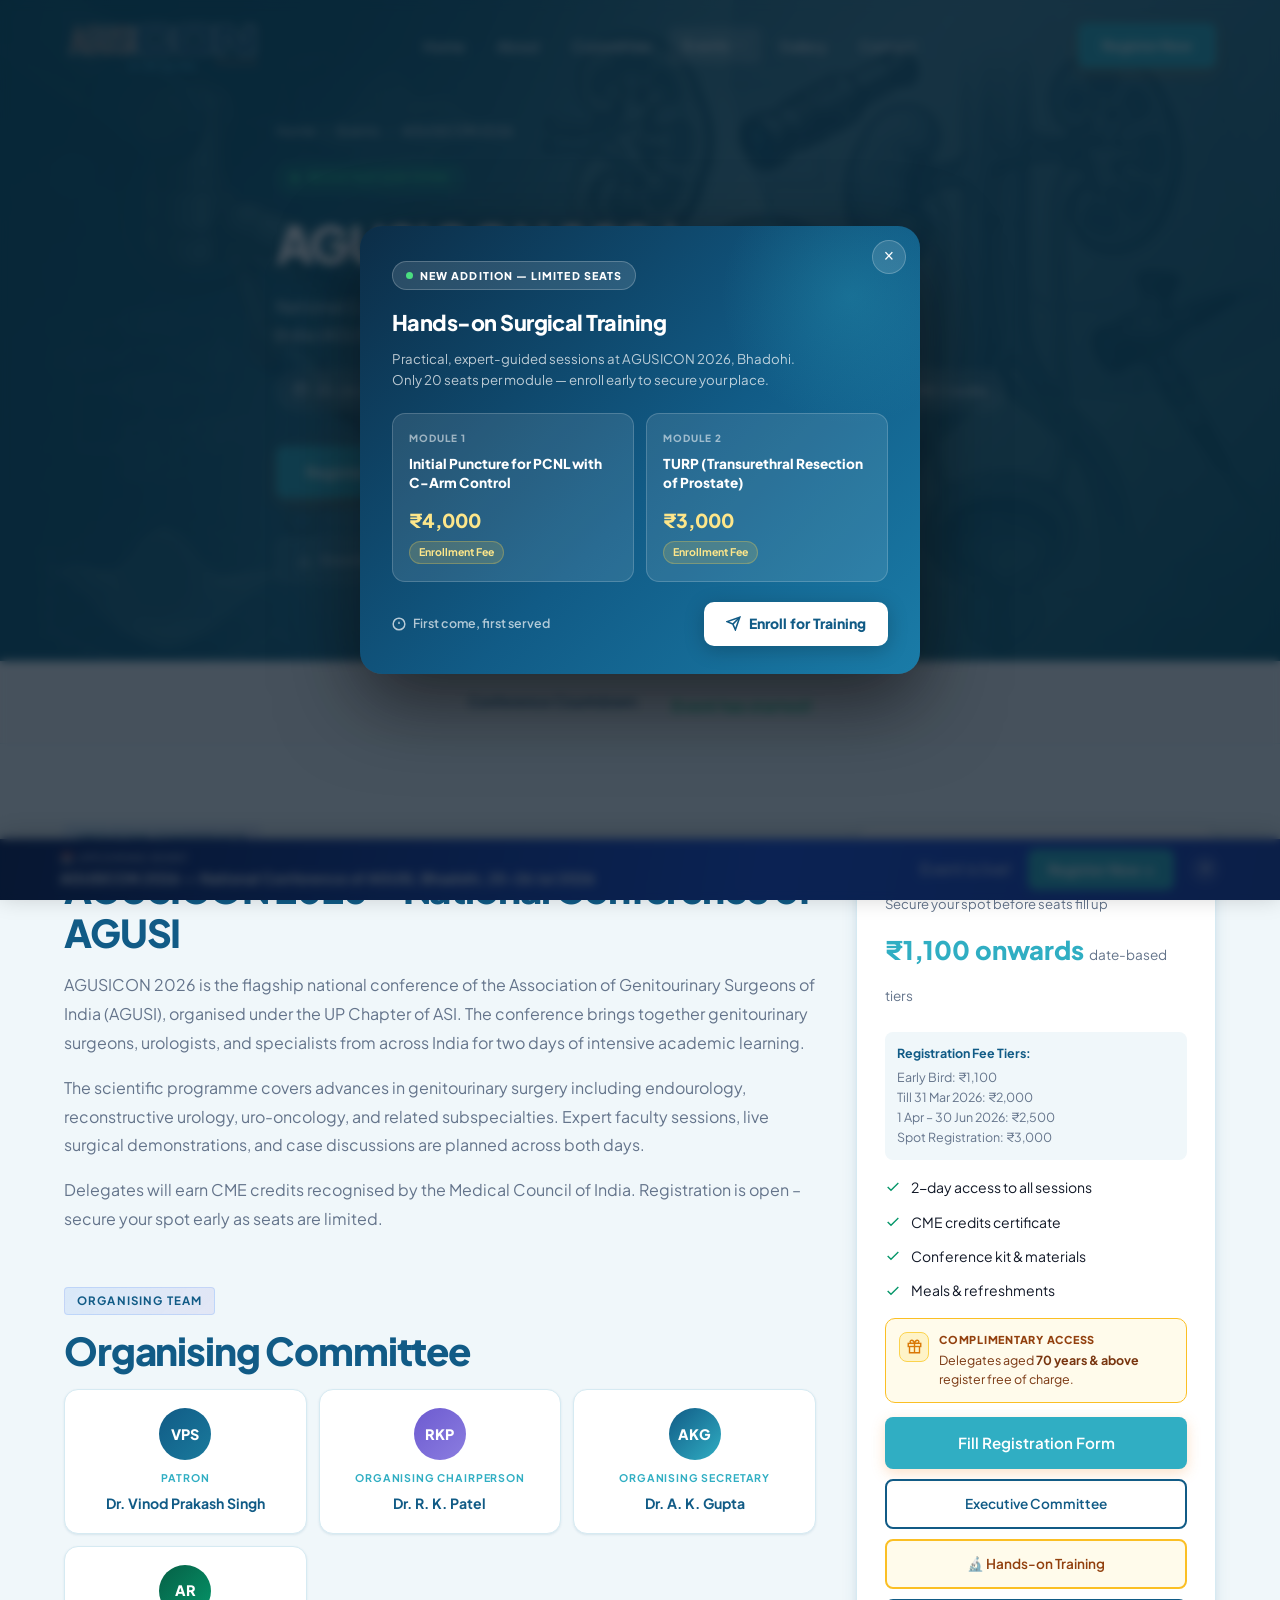
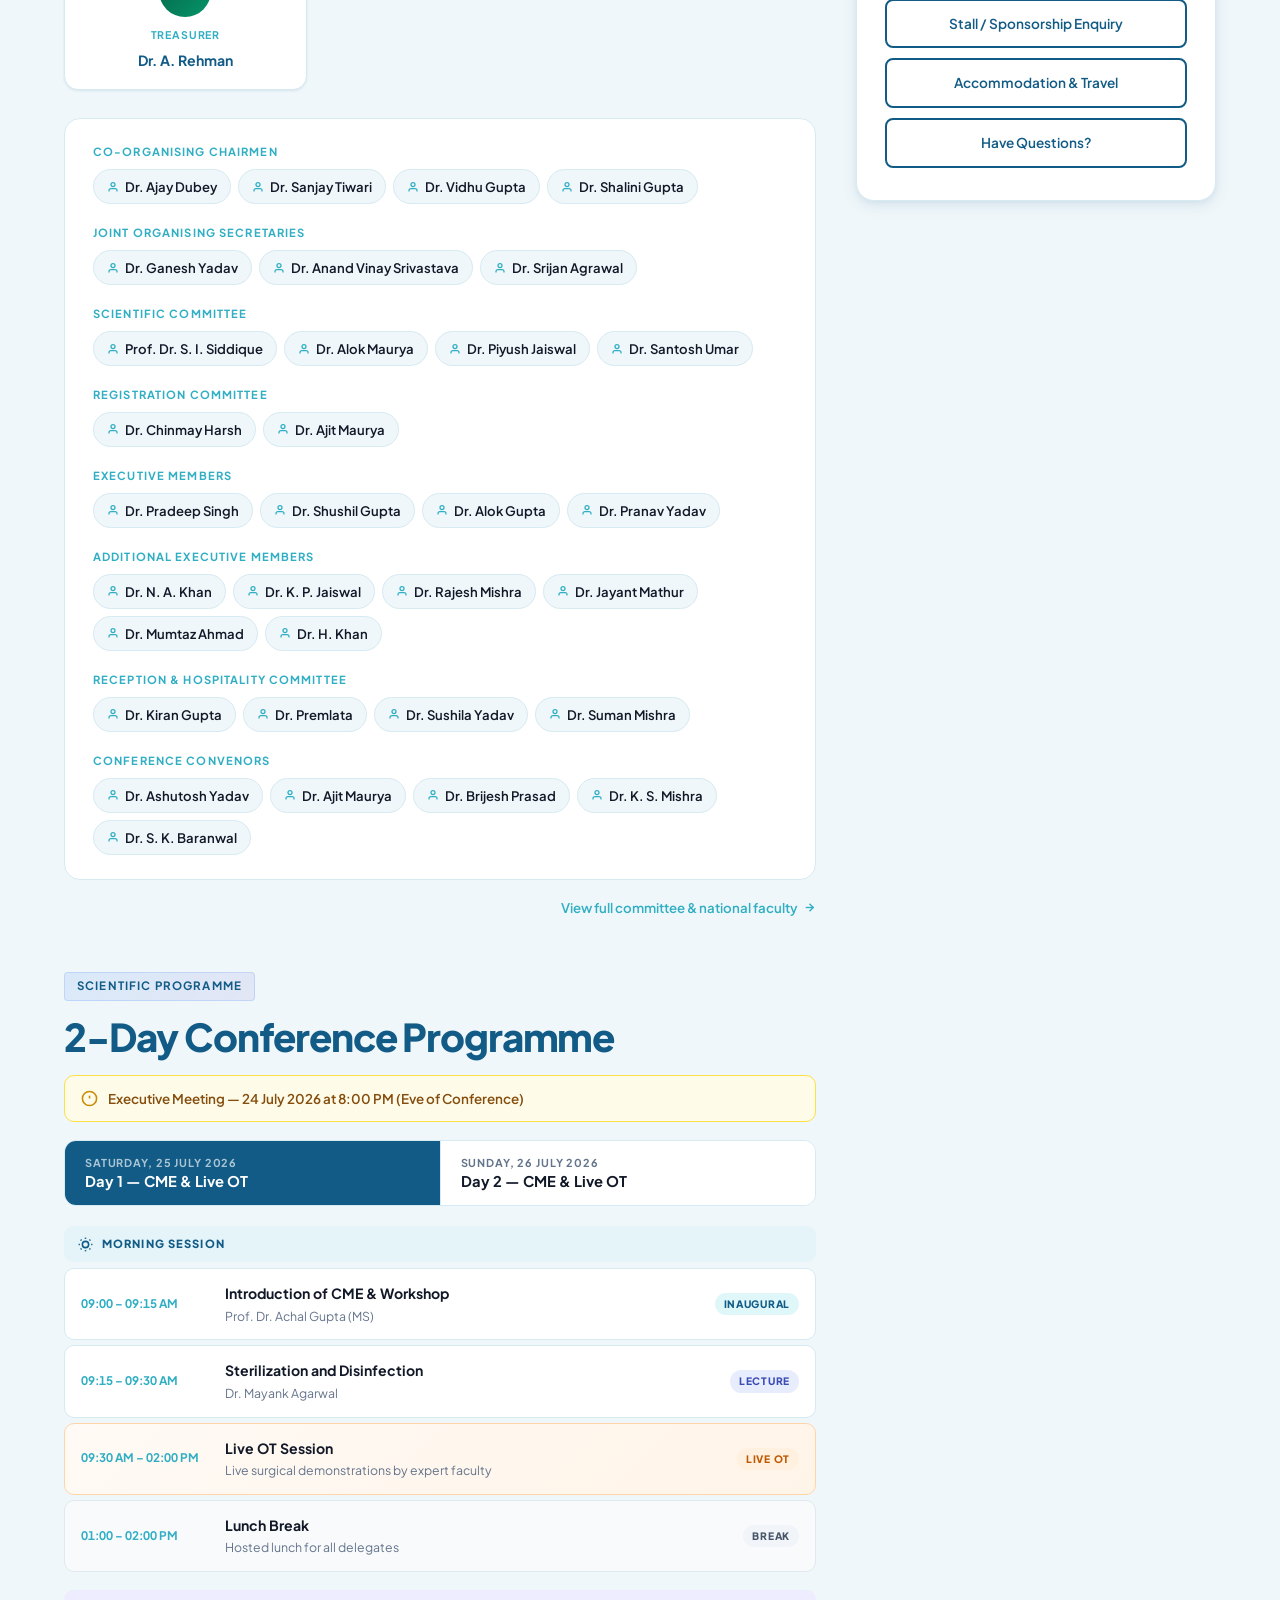
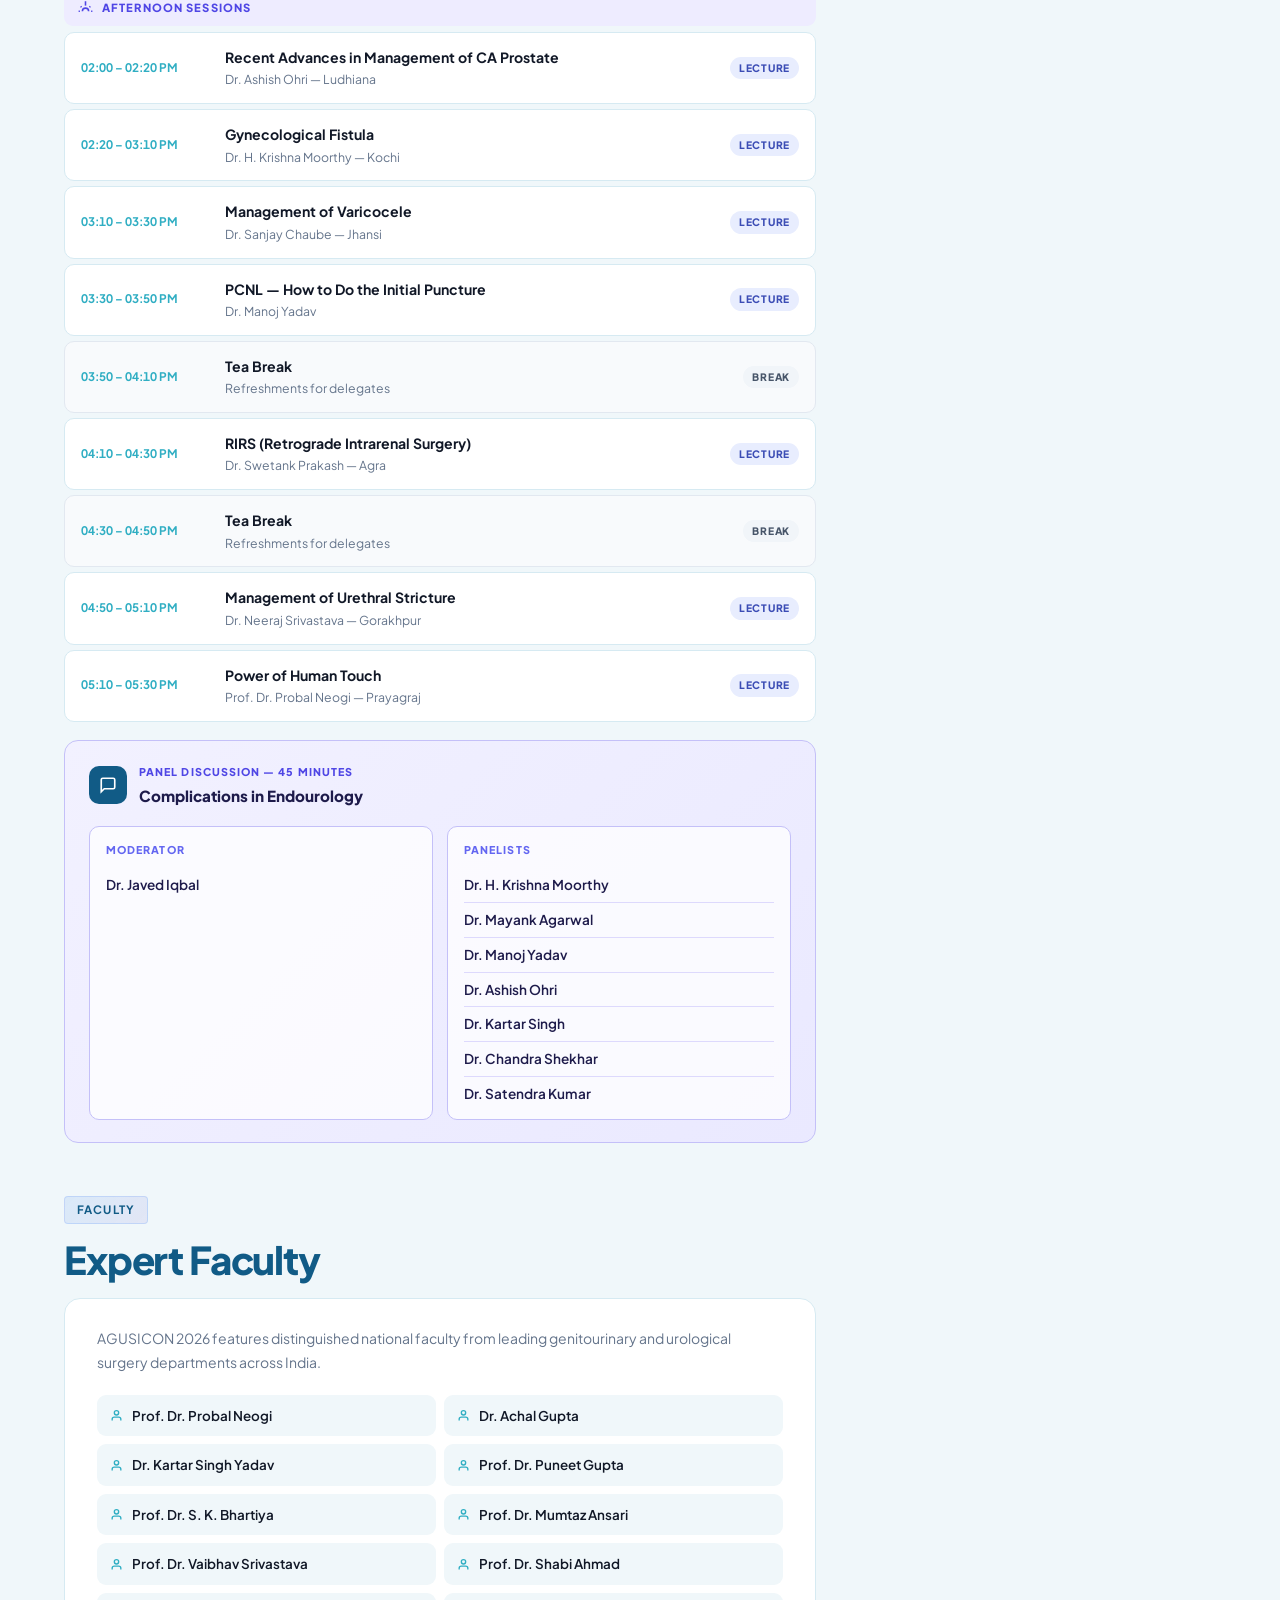
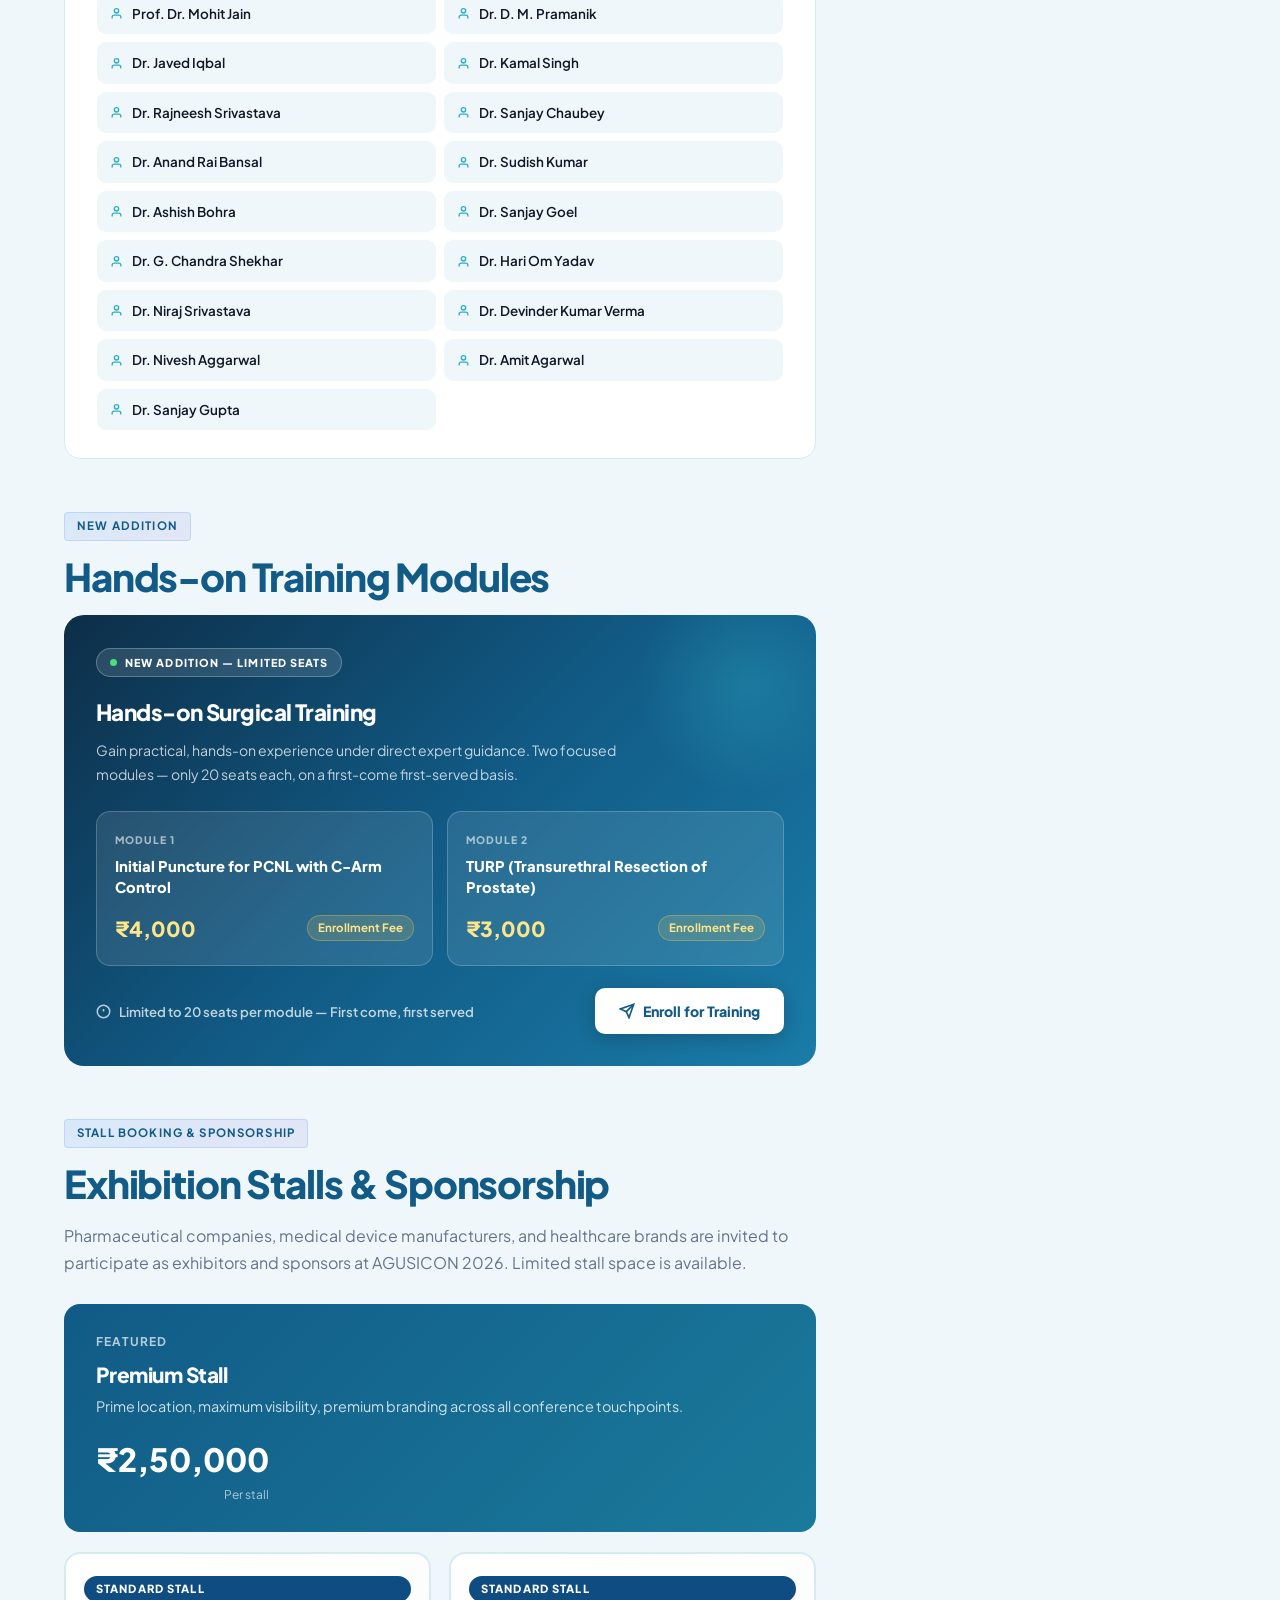
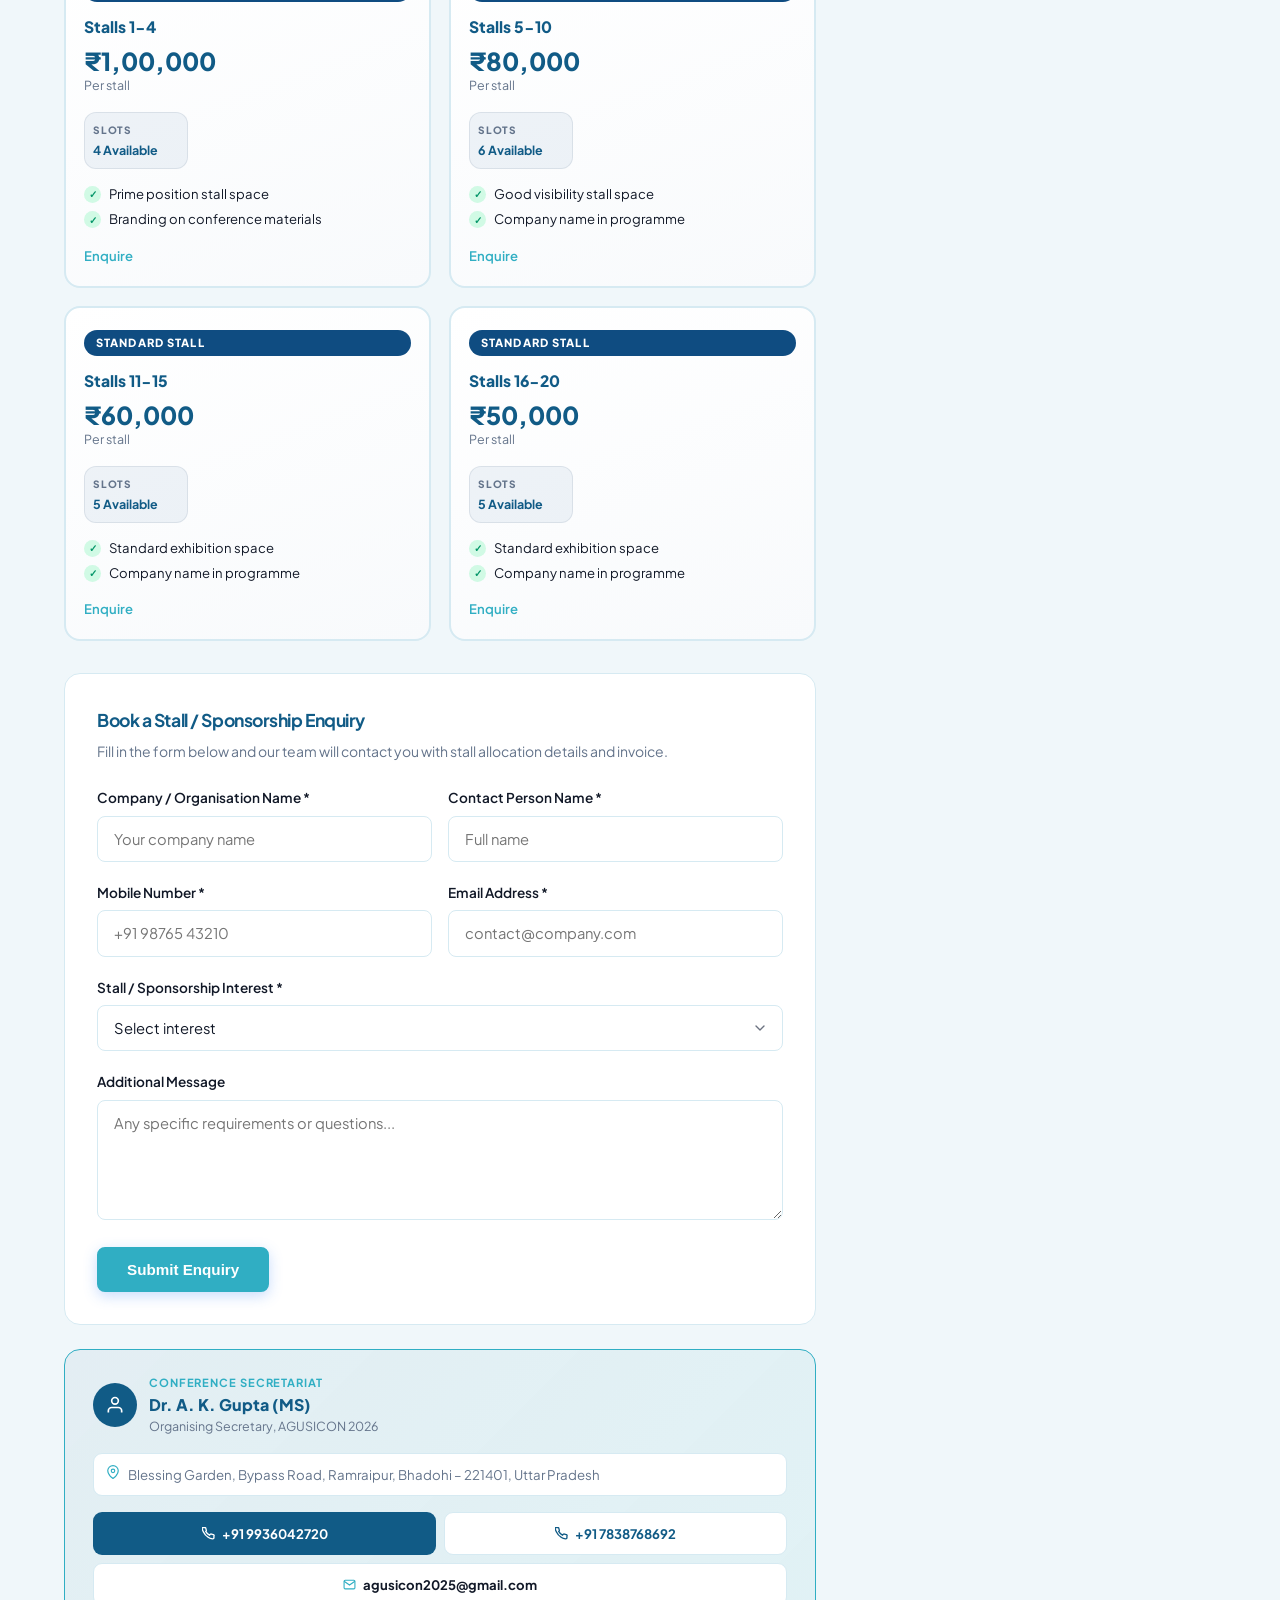
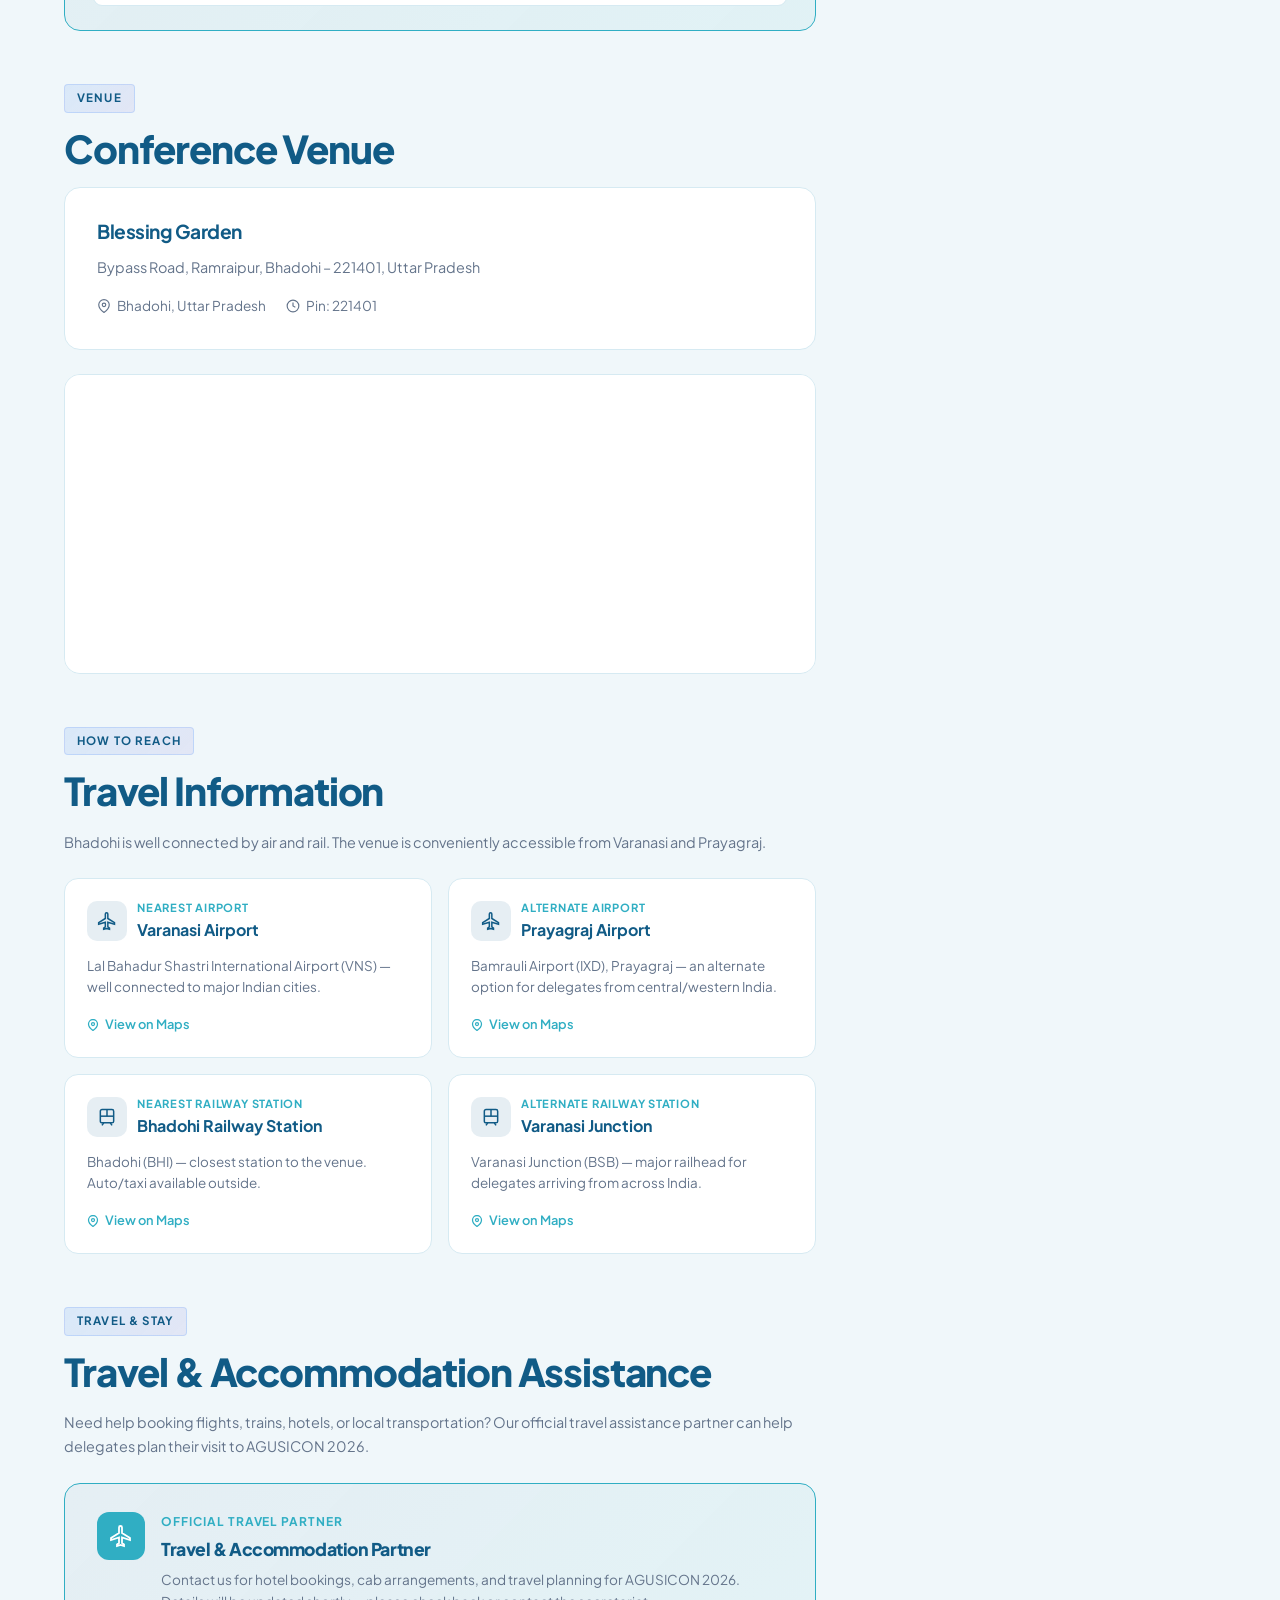
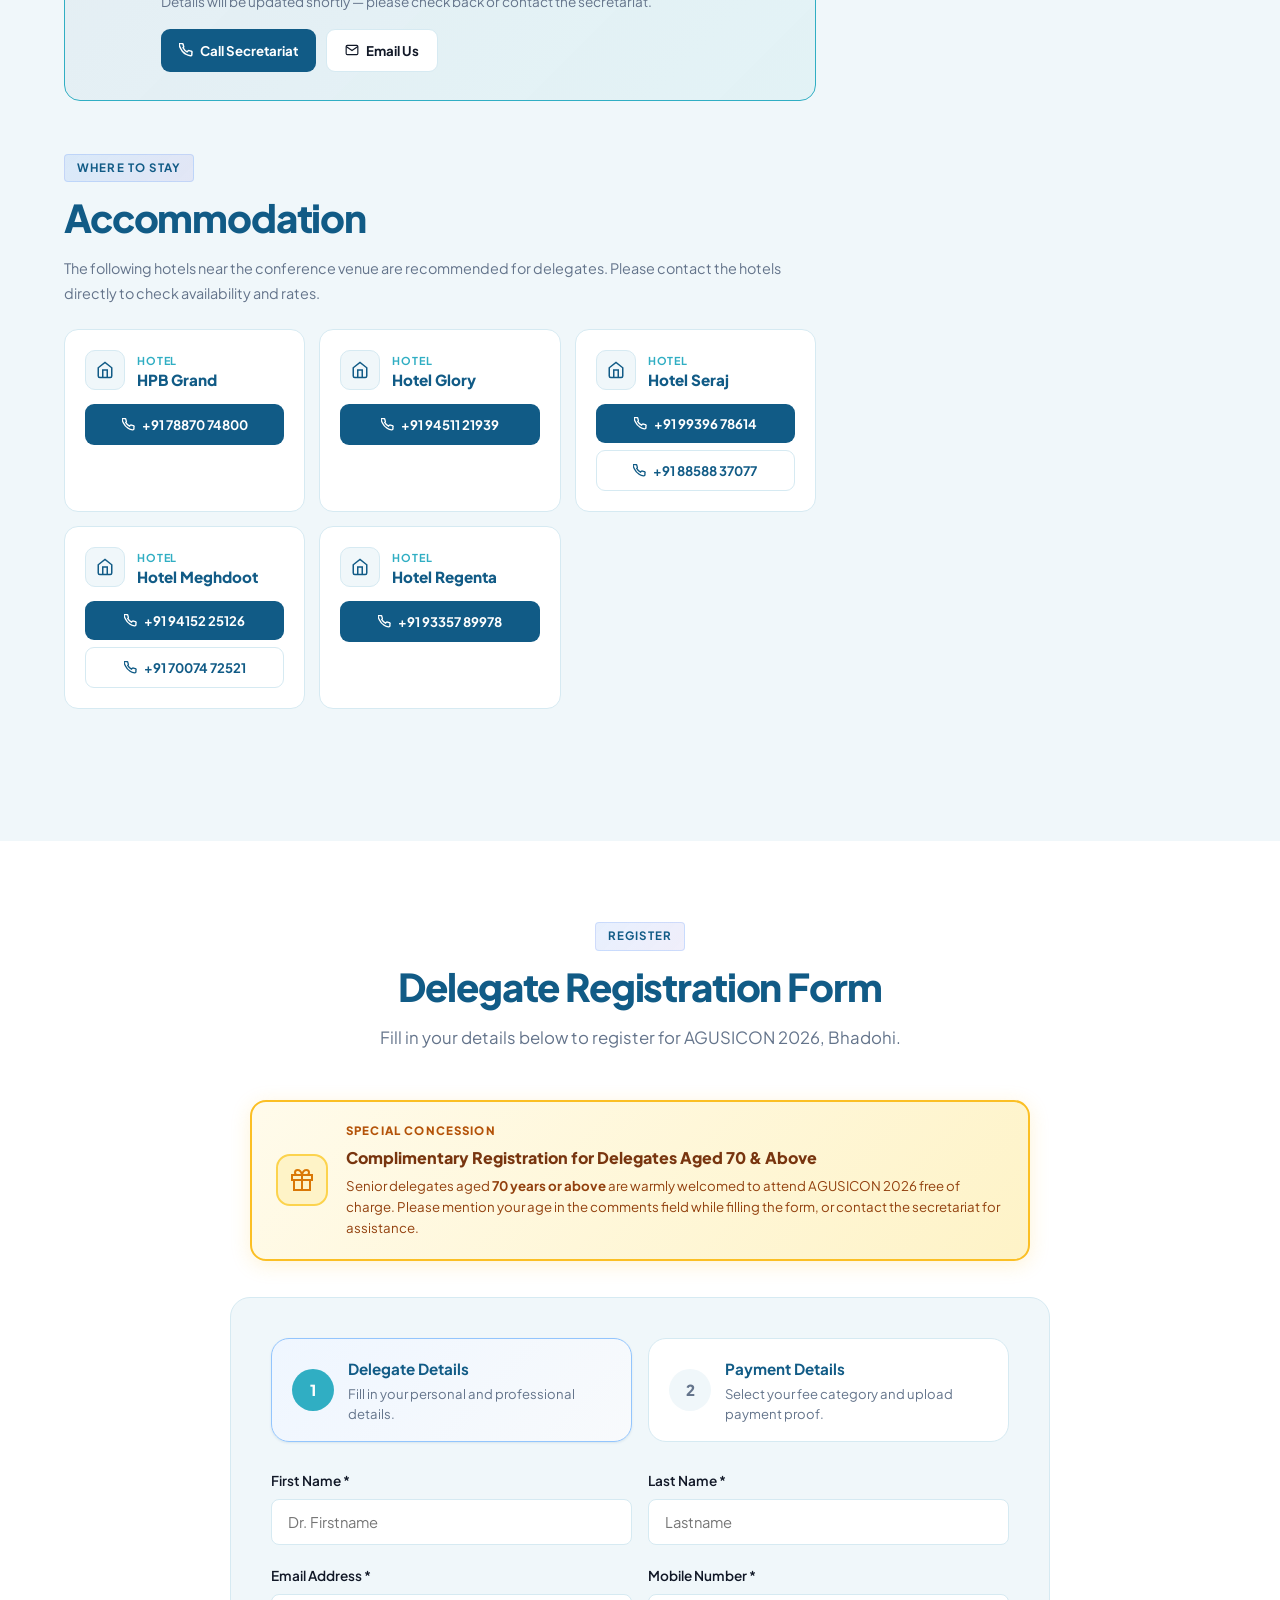
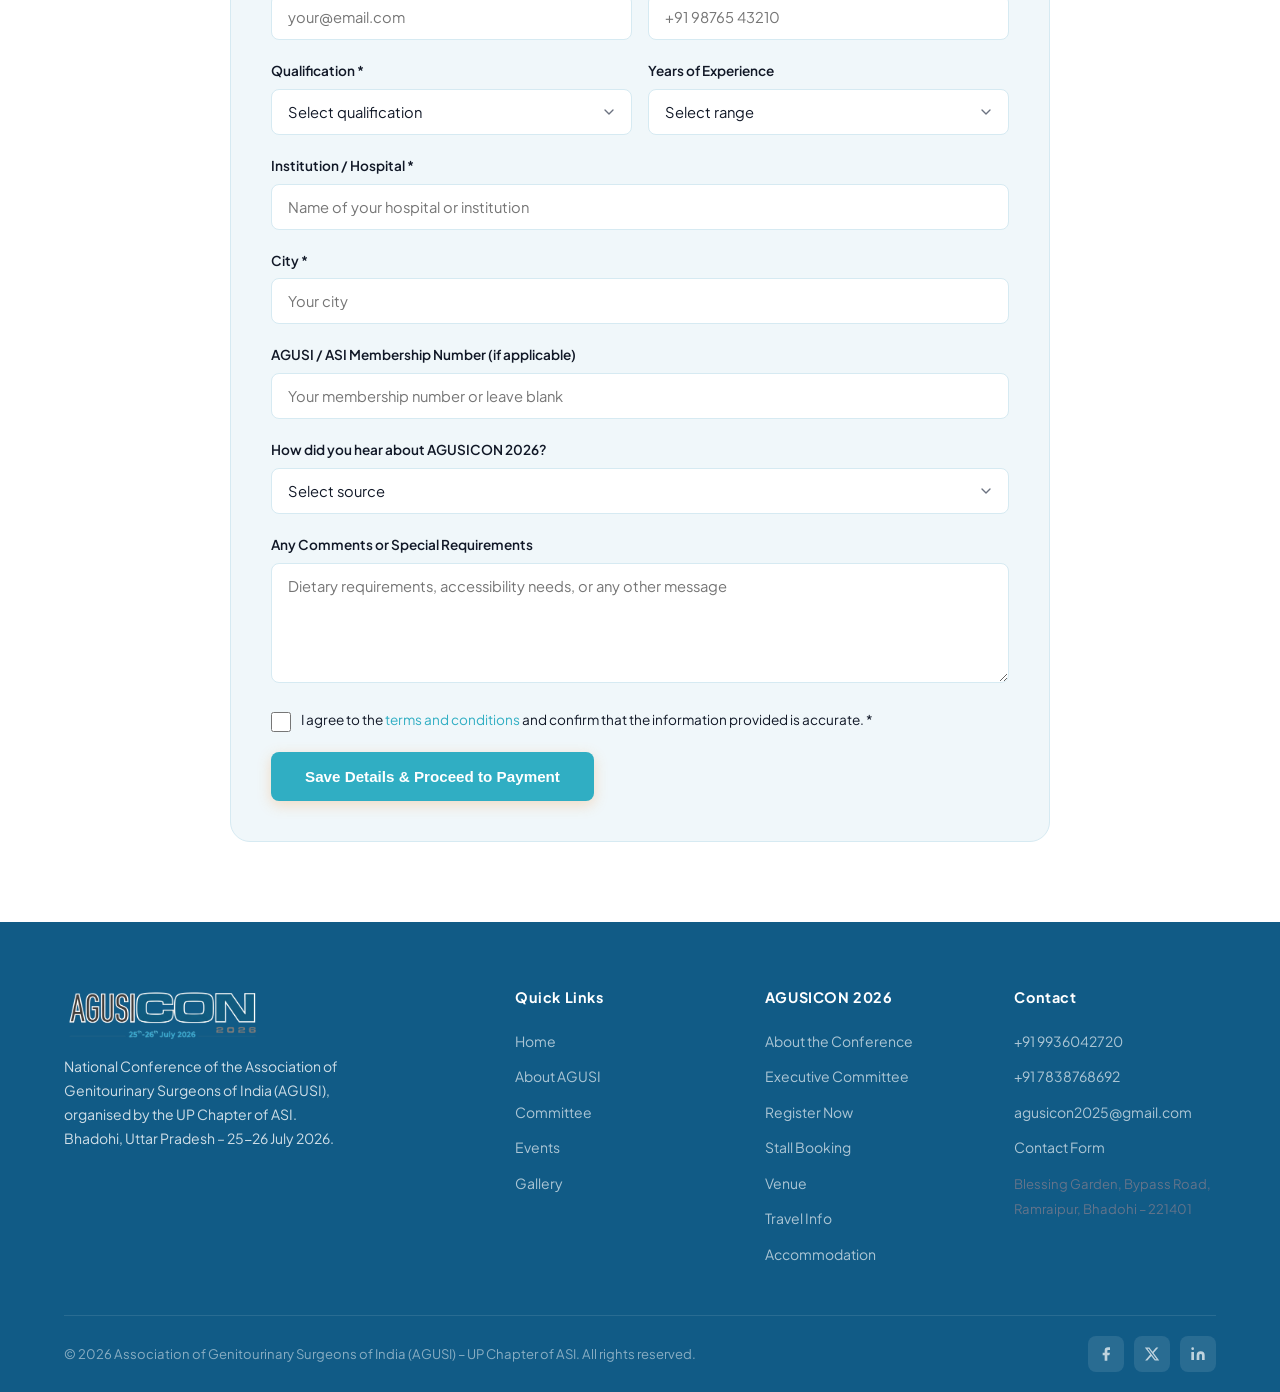
==== commit ad2f4743: "Update scientific programme from new Excel sheet (both days revised)" ====
--- a/pages/events/agusicon-2026-bhadohi.html
+++ b/pages/events/agusicon-2026-bhadohi.html
@@ -381,6 +381,12 @@
           <div class="section-badge">Scientific Programme</div>
           <h2 class="section-title">2-Day Conference Programme</h2>
 
+          <!-- Pre-event notice -->
+          <div style="display:flex;align-items:center;gap:10px;background:#fefce8;border:1.5px solid #fde047;border-radius:10px;padding:12px 16px;margin-bottom:18px">
+            <svg width="17" height="17" viewBox="0 0 24 24" fill="none" stroke="#ca8a04" stroke-width="2.2" style="flex-shrink:0"><circle cx="12" cy="12" r="10"/><line x1="12" y1="8" x2="12" y2="12"/><line x1="12" y1="16" x2="12.01" y2="16"/></svg>
+            <span style="font-size:.84rem;color:#854d0e;font-weight:600">Executive Meeting &mdash; 24 July 2026 at 8:00 PM (Eve of Conference)</span>
+          </div>
+
           <!-- Day Switcher Tabs -->
           <div class="prog-tabs">
             <button class="prog-tab active" onclick="switchProgDay(1)">
@@ -457,16 +463,16 @@
               </div>
 
               <div class="prog-session">
-                <div class="prog-time">02:20 – 02:40 PM</div>
-                <div class="prog-content">
-                  <div class="prog-content-title">Vesicovaginal Fistula</div>
+                <div class="prog-time">02:20 – 03:10 PM</div>
+                <div class="prog-content">
+                  <div class="prog-content-title">Gynecological Fistula</div>
                   <div class="prog-content-speaker">Dr. H. Krishna Moorthy &mdash; Kochi</div>
                 </div>
                 <span class="prog-type-badge prog-type-badge--lecture">Lecture</span>
               </div>
 
               <div class="prog-session">
-                <div class="prog-time">02:40 – 03:00 PM</div>
+                <div class="prog-time">03:10 – 03:30 PM</div>
                 <div class="prog-content">
                   <div class="prog-content-title">Management of Varicocele</div>
                   <div class="prog-content-speaker">Dr. Sanjay Chaube &mdash; Jhansi</div>
@@ -475,7 +481,7 @@
               </div>
 
               <div class="prog-session">
-                <div class="prog-time">03:00 – 03:20 PM</div>
+                <div class="prog-time">03:30 – 03:50 PM</div>
                 <div class="prog-content">
                   <div class="prog-content-title">PCNL &mdash; How to Do the Initial Puncture</div>
                   <div class="prog-content-speaker">Dr. Manoj Yadav</div>
@@ -483,17 +489,35 @@
                 <span class="prog-type-badge prog-type-badge--lecture">Lecture</span>
               </div>
 
+              <div class="prog-session prog-session--break">
+                <div class="prog-time">03:50 – 04:10 PM</div>
+                <div class="prog-content">
+                  <div class="prog-content-title">Tea Break</div>
+                  <div class="prog-content-speaker">Refreshments for delegates</div>
+                </div>
+                <span class="prog-type-badge prog-type-badge--break">Break</span>
+              </div>
+
               <div class="prog-session">
-                <div class="prog-time">03:20 – 03:40 PM</div>
-                <div class="prog-content">
-                  <div class="prog-content-title">TURP &mdash; How I Do It?</div>
-                  <div class="prog-content-speaker">Dr. Hari Om Yadav &mdash; Ayodhya</div>
+                <div class="prog-time">04:10 – 04:30 PM</div>
+                <div class="prog-content">
+                  <div class="prog-content-title">RIRS (Retrograde Intrarenal Surgery)</div>
+                  <div class="prog-content-speaker">Dr. Swetank Prakash &mdash; Agra</div>
                 </div>
                 <span class="prog-type-badge prog-type-badge--lecture">Lecture</span>
               </div>
 
+              <div class="prog-session prog-session--break">
+                <div class="prog-time">04:30 – 04:50 PM</div>
+                <div class="prog-content">
+                  <div class="prog-content-title">Tea Break</div>
+                  <div class="prog-content-speaker">Refreshments for delegates</div>
+                </div>
+                <span class="prog-type-badge prog-type-badge--break">Break</span>
+              </div>
+
               <div class="prog-session">
-                <div class="prog-time">03:40 – 04:00 PM</div>
+                <div class="prog-time">04:50 – 05:10 PM</div>
                 <div class="prog-content">
                   <div class="prog-content-title">Management of Urethral Stricture</div>
                   <div class="prog-content-speaker">Dr. Neeraj Srivastava &mdash; Gorakhpur</div>
@@ -502,7 +526,7 @@
               </div>
 
               <div class="prog-session">
-                <div class="prog-time">04:00 – 04:20 PM</div>
+                <div class="prog-time">05:10 – 05:30 PM</div>
                 <div class="prog-content">
                   <div class="prog-content-title">Power of Human Touch</div>
                   <div class="prog-content-speaker">Prof. Dr. Probal Neogi &mdash; Prayagraj</div>
@@ -518,7 +542,7 @@
                   <svg width="18" height="18" viewBox="0 0 24 24" fill="none" stroke="#fff" stroke-width="2.2"><path d="M21 15a2 2 0 01-2 2H7l-4 4V5a2 2 0 012-2h14a2 2 0 012 2z"/></svg>
                 </div>
                 <div>
-                  <div class="prog-panel-label">Panel Discussion</div>
+                  <div class="prog-panel-label">Panel Discussion &mdash; 45 Minutes</div>
                   <div class="prog-panel-topic">Complications in Endourology</div>
                 </div>
               </div>
@@ -533,6 +557,9 @@
                   <div class="prog-panel-name">Dr. Mayank Agarwal</div>
                   <div class="prog-panel-name">Dr. Manoj Yadav</div>
                   <div class="prog-panel-name">Dr. Ashish Ohri</div>
+                  <div class="prog-panel-name">Dr. Kartar Singh</div>
+                  <div class="prog-panel-name">Dr. Chandra Shekhar</div>
+                  <div class="prog-panel-name">Dr. Satendra Kumar</div>
                 </div>
               </div>
             </div>
@@ -552,17 +579,8 @@
               <div class="prog-session">
                 <div class="prog-time">09:00 – 09:15 AM</div>
                 <div class="prog-content">
-                  <div class="prog-content-title">Introduction of CME &amp; Workshop</div>
-                  <div class="prog-content-speaker">Prof. Dr. Achal Gupta (MS)</div>
-                </div>
-                <span class="prog-type-badge prog-type-badge--inaugural">Inaugural</span>
-              </div>
-
-              <div class="prog-session">
-                <div class="prog-time">09:15 – 09:30 AM</div>
-                <div class="prog-content">
-                  <div class="prog-content-title">Stents in Urology</div>
-                  <div class="prog-content-speaker">Dr. Kartar Singh</div>
+                  <div class="prog-content-title">Evaluation of Urolithiasis</div>
+                  <div class="prog-content-speaker">Dr. Kamad Dixit &mdash; Jhansi</div>
                 </div>
                 <span class="prog-type-badge prog-type-badge--lecture">Lecture</span>
               </div>
@@ -596,8 +614,8 @@
               <div class="prog-session">
                 <div class="prog-time">02:00 – 02:20 PM</div>
                 <div class="prog-content">
-                  <div class="prog-content-title">Chyluria</div>
-                  <div class="prog-content-speaker">Dr. Kamad Dixit &mdash; Jhansi</div>
+                  <div class="prog-content-title">Genitourinary Tuberculosis</div>
+                  <div class="prog-content-speaker">Dr. Naseem Ahmad Khan &mdash; Siddharth Nagar</div>
                 </div>
                 <span class="prog-type-badge prog-type-badge--lecture">Lecture</span>
               </div>
@@ -605,8 +623,8 @@
               <div class="prog-session">
                 <div class="prog-time">02:20 – 02:40 PM</div>
                 <div class="prog-content">
-                  <div class="prog-content-title">Genitourinary Tuberculosis</div>
-                  <div class="prog-content-speaker">Dr. Naseem Ahmad Khan &mdash; Siddharth Nagar</div>
+                  <div class="prog-content-title">TURP &mdash; How I Do It?</div>
+                  <div class="prog-content-speaker">Dr. Hari Om Yadav &mdash; Ayodhya</div>
                 </div>
                 <span class="prog-type-badge prog-type-badge--lecture">Lecture</span>
               </div>
@@ -614,8 +632,8 @@
               <div class="prog-session">
                 <div class="prog-time">02:40 – 03:00 PM</div>
                 <div class="prog-content">
-                  <div class="prog-content-title">RIRS (Retrograde Intrarenal Surgery)</div>
-                  <div class="prog-content-speaker">Dr. Swetank Prakash &mdash; Agra</div>
+                  <div class="prog-content-title">Lasers in Urology</div>
+                  <div class="prog-content-speaker">Dr. Sudish Kumar &mdash; Patna</div>
                 </div>
                 <span class="prog-type-badge prog-type-badge--lecture">Lecture</span>
               </div>
@@ -623,8 +641,8 @@
               <div class="prog-session">
                 <div class="prog-time">03:00 – 03:20 PM</div>
                 <div class="prog-content">
-                  <div class="prog-content-title">Lasers in Urology</div>
-                  <div class="prog-content-speaker">Dr. Sudeesh &mdash; Patna</div>
+                  <div class="prog-content-title">Robotics in Urology</div>
+                  <div class="prog-content-speaker">Dr. Javed Iqbal &mdash; Varanasi</div>
                 </div>
                 <span class="prog-type-badge prog-type-badge--lecture">Lecture</span>
               </div>
@@ -632,8 +650,8 @@
               <div class="prog-session">
                 <div class="prog-time">03:20 – 03:40 PM</div>
                 <div class="prog-content">
-                  <div class="prog-content-title">Robotics in Urology</div>
-                  <div class="prog-content-speaker">Dr. Javed Iqbal &mdash; Varanasi</div>
+                  <div class="prog-content-title">Acute Scrotum in Children</div>
+                  <div class="prog-content-speaker">Dr. Chandra Shekhar</div>
                 </div>
                 <span class="prog-type-badge prog-type-badge--lecture">Lecture</span>
               </div>
@@ -641,8 +659,8 @@
               <div class="prog-session">
                 <div class="prog-time">03:40 – 04:00 PM</div>
                 <div class="prog-content">
-                  <div class="prog-content-title">Acute Scrotum in Children</div>
-                  <div class="prog-content-speaker">Dr. Achal Gupta</div>
+                  <div class="prog-content-title">PUJ Obstruction &mdash; Management &amp; Long-Term Outcome</div>
+                  <div class="prog-content-speaker">Dr. Navneet Garg</div>
                 </div>
                 <span class="prog-type-badge prog-type-badge--lecture">Lecture</span>
               </div>
@@ -655,14 +673,14 @@
                   <svg width="18" height="18" viewBox="0 0 24 24" fill="none" stroke="#fff" stroke-width="2.2"><path d="M21 15a2 2 0 01-2 2H7l-4 4V5a2 2 0 012-2h14a2 2 0 012 2z"/></svg>
                 </div>
                 <div>
-                  <div class="prog-panel-label">Panel Discussion</div>
+                  <div class="prog-panel-label">Panel Discussion &mdash; 45 Minutes</div>
                   <div class="prog-panel-topic">What Every Surgeon Should Know About Urology</div>
                 </div>
               </div>
               <div class="prog-panel-body">
                 <div class="prog-panel-moderator">
                   <div class="prog-panel-block-label">Moderator</div>
-                  <div class="prog-panel-name">Dr. Probal Neogi</div>
+                  <div class="prog-panel-name">Prof. Dr. Probal Neogi</div>
                 </div>
                 <div class="prog-panel-panelists">
                   <div class="prog-panel-block-label">Panelists</div>
@@ -670,6 +688,9 @@
                   <div class="prog-panel-name">Dr. Kedar Nath Sahi</div>
                   <div class="prog-panel-name">Dr. S. K. Bharti</div>
                   <div class="prog-panel-name">Dr. P. S. Chaudhary</div>
+                  <div class="prog-panel-name">Dr. Neeraj Srivastava</div>
+                  <div class="prog-panel-name">Dr. Navneet Garg</div>
+                  <div class="prog-panel-name">Dr. Hariom Yadav</div>
                 </div>
               </div>
             </div>
